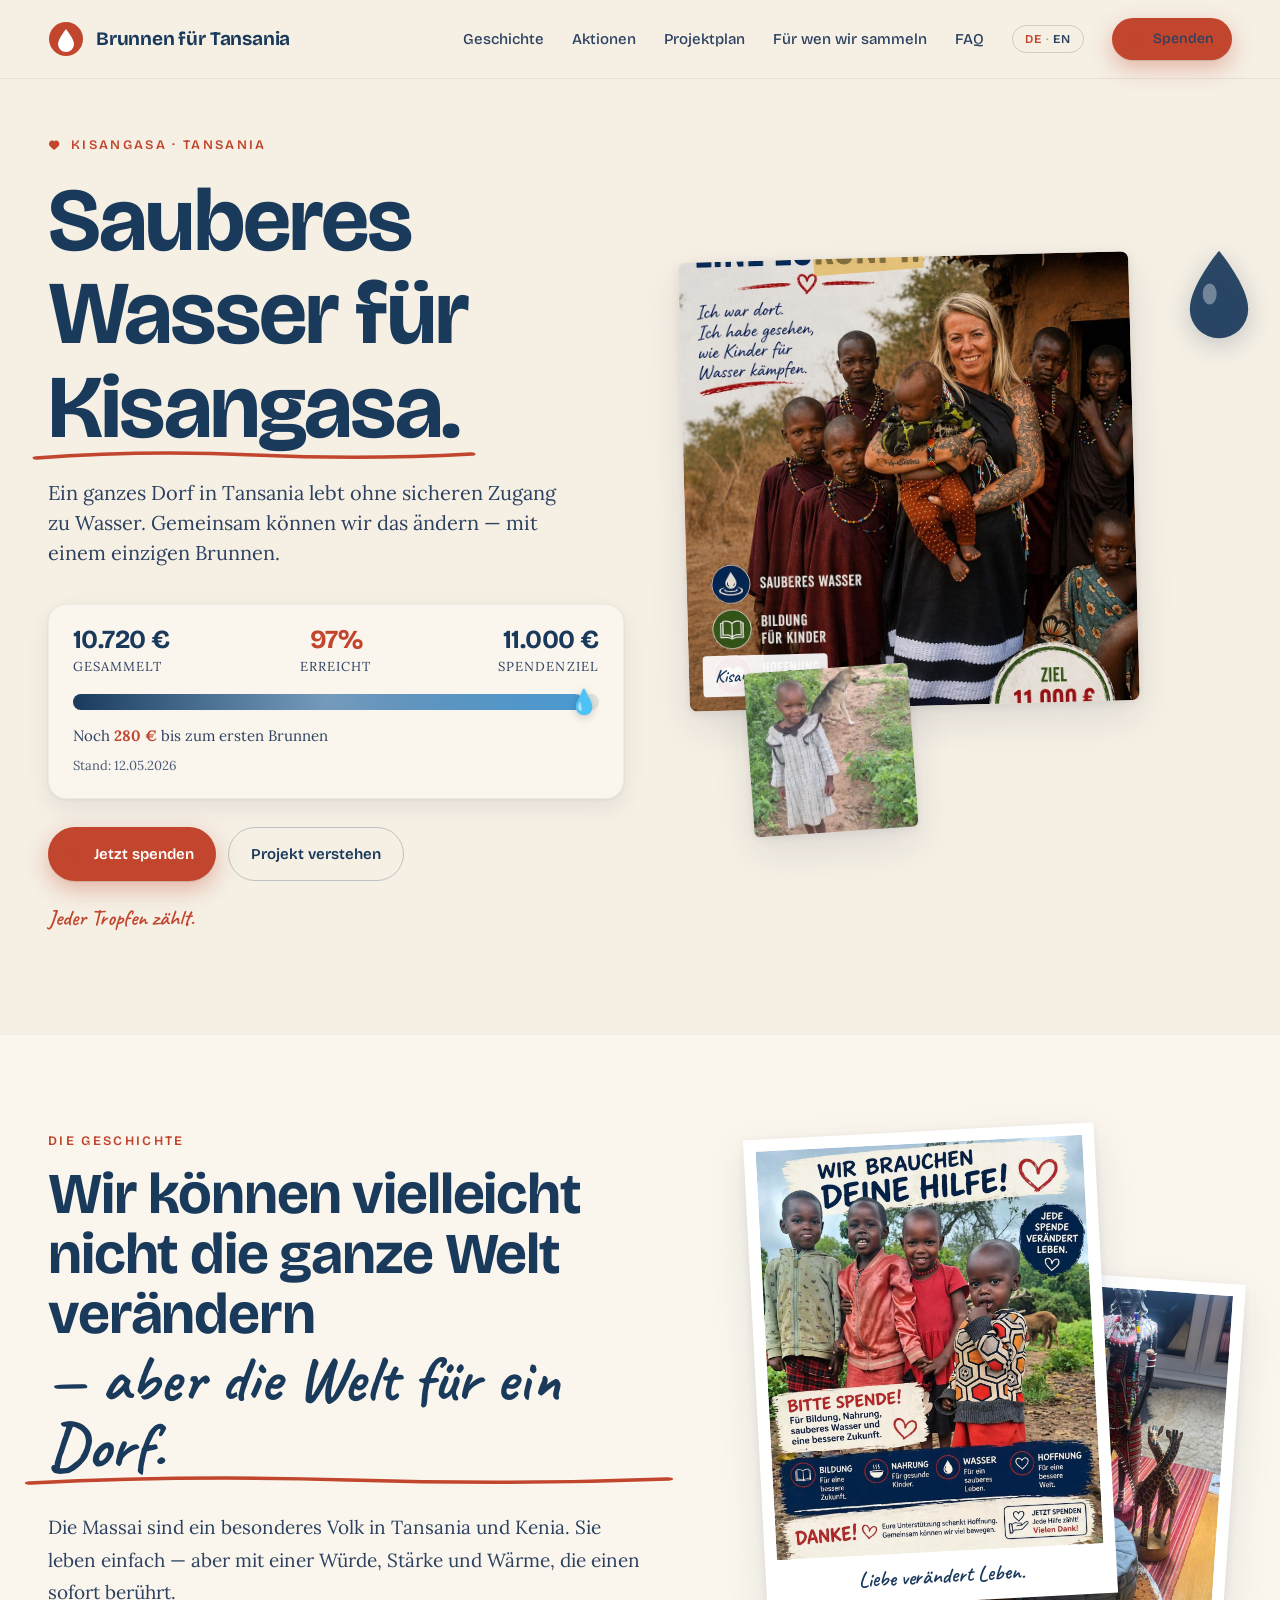
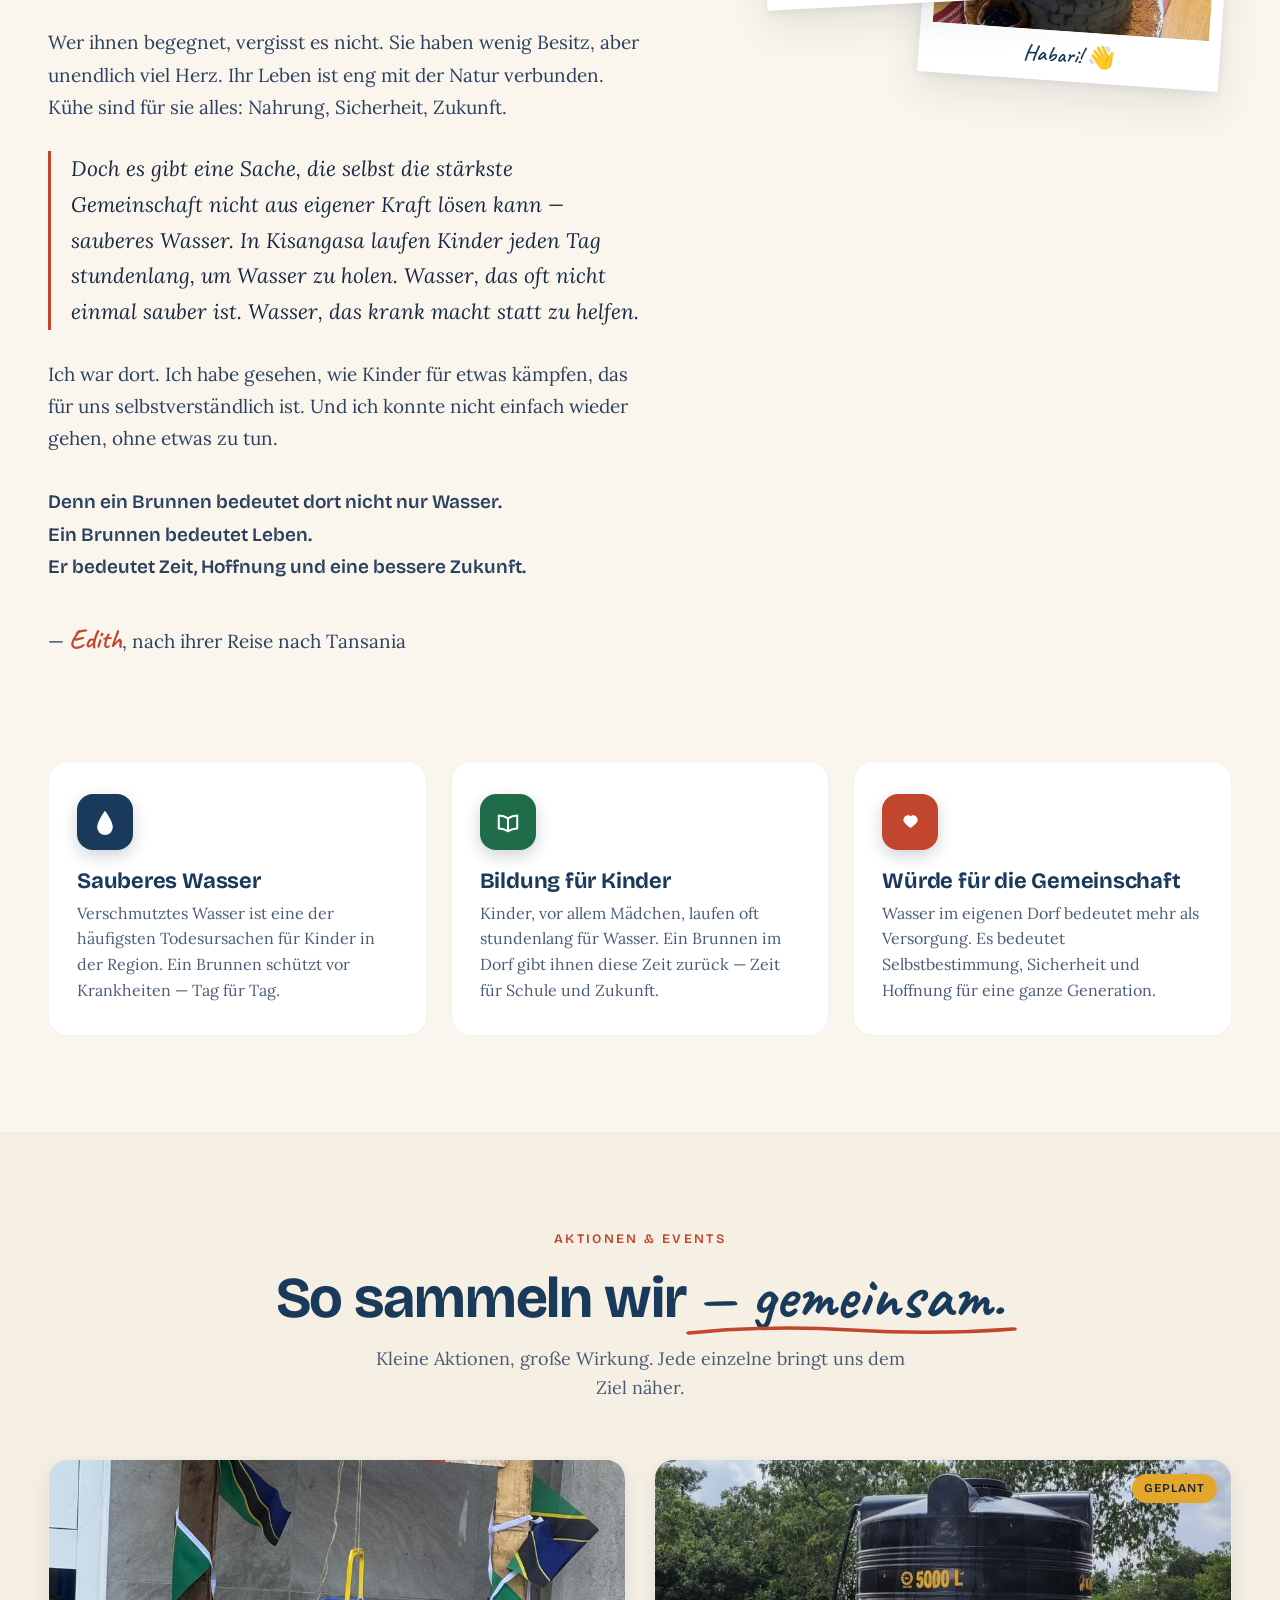
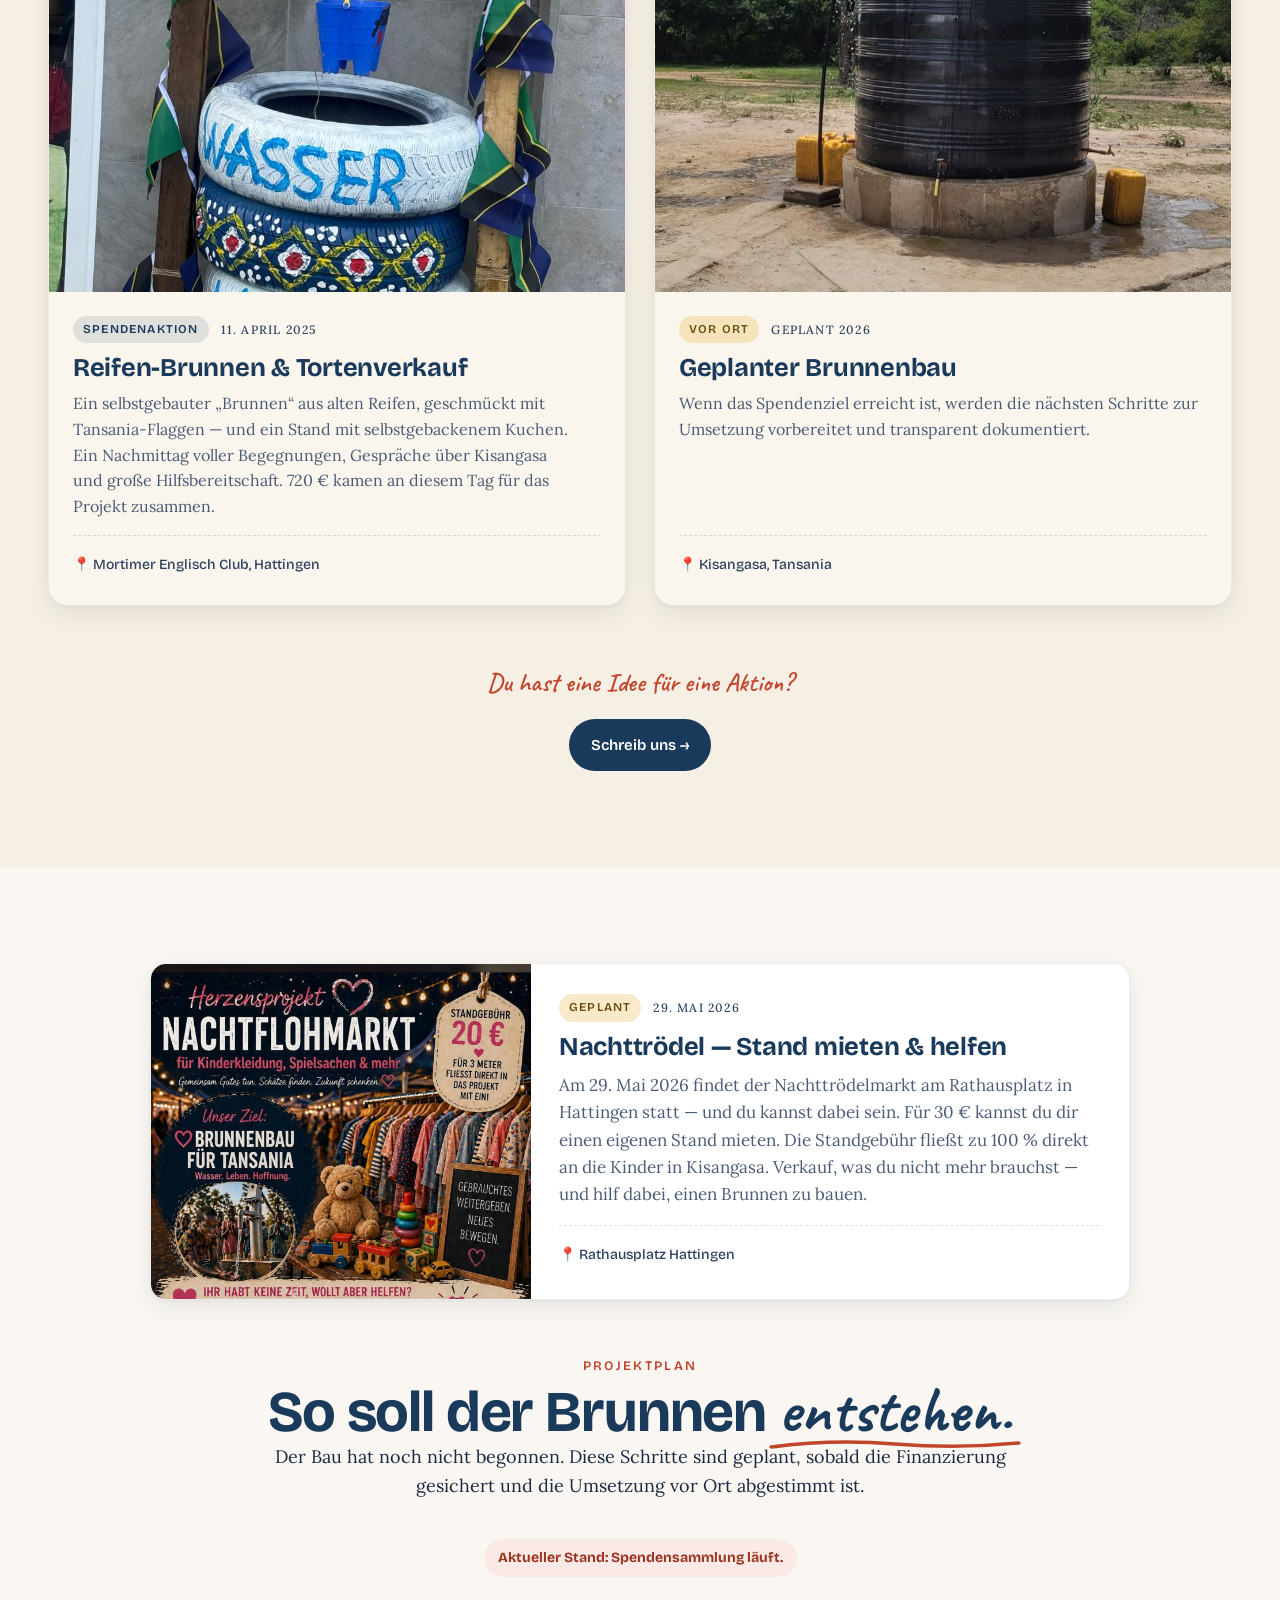
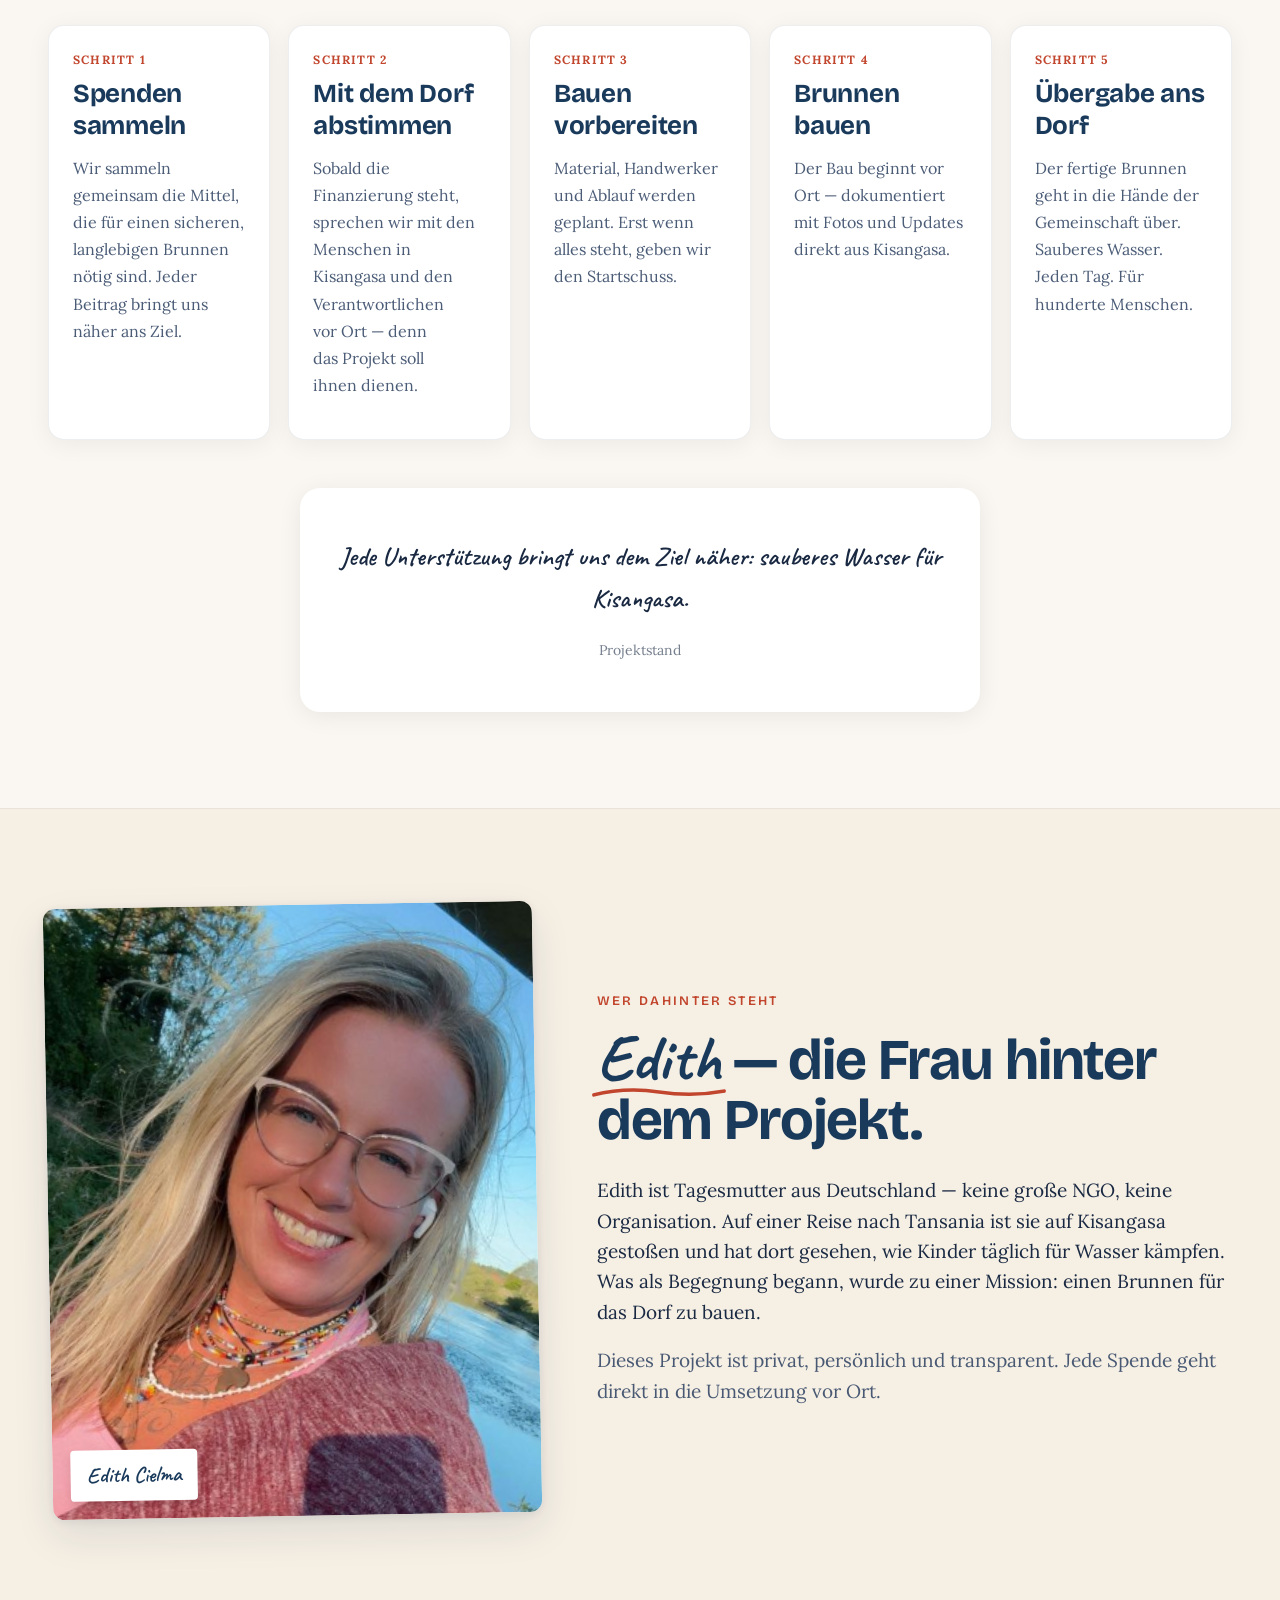
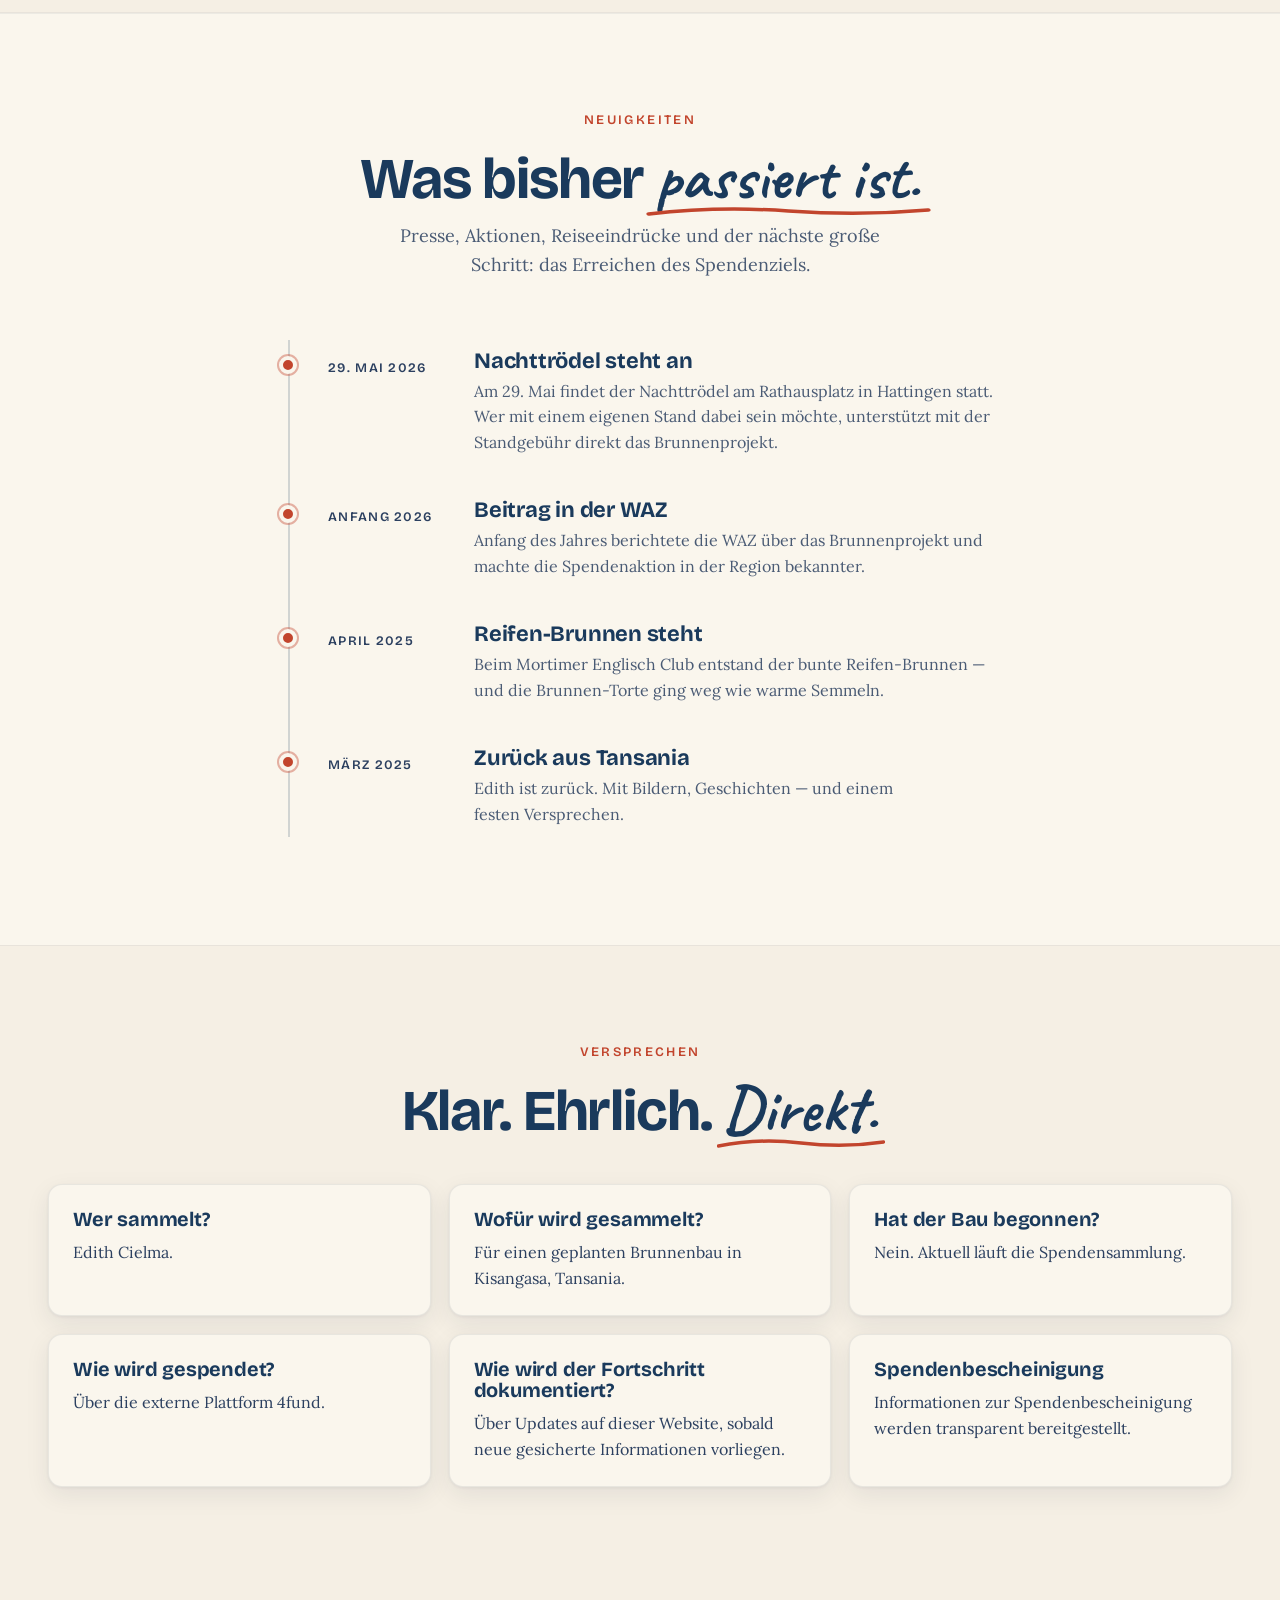
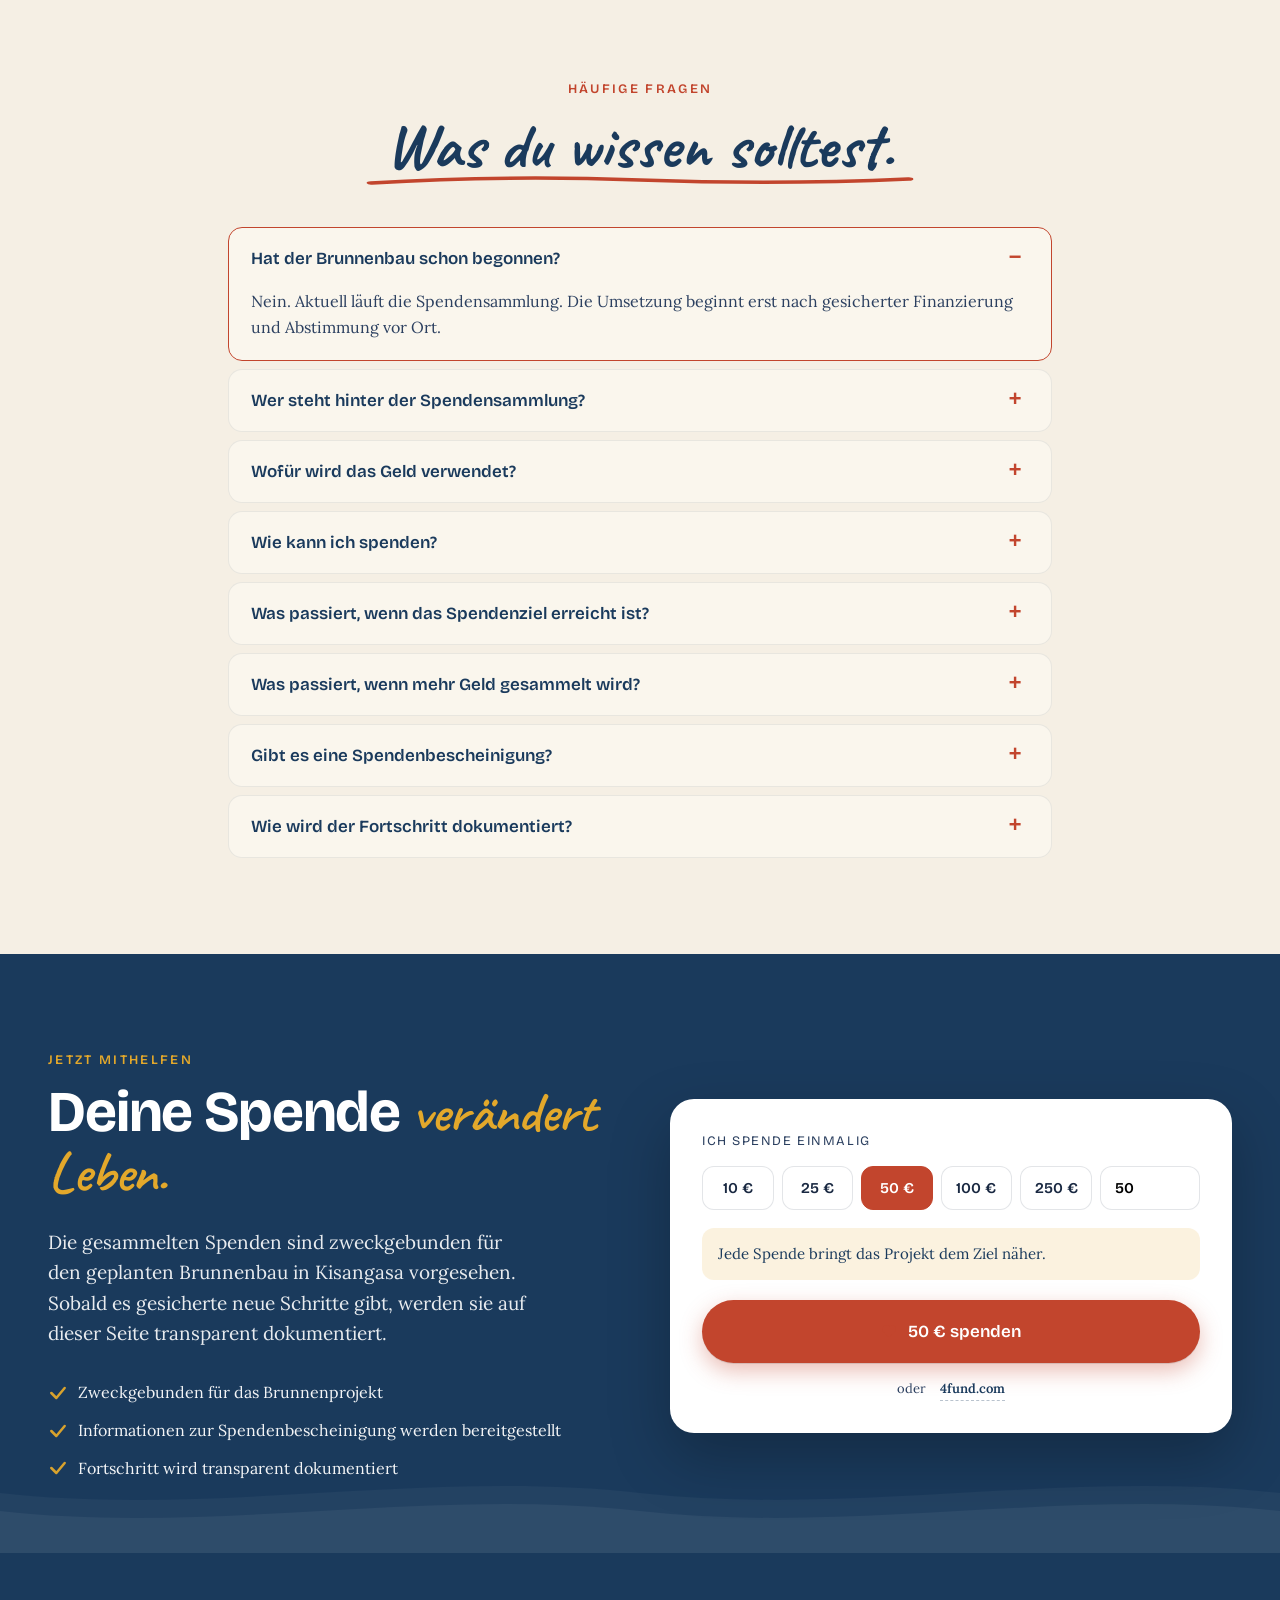
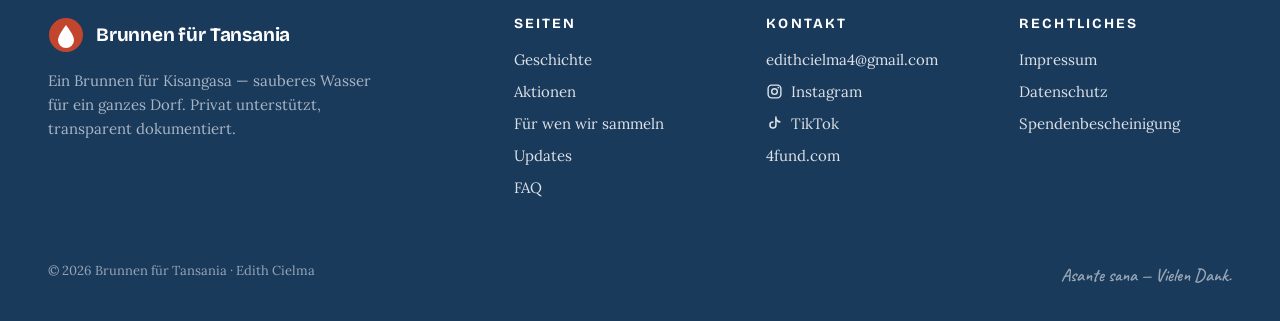
==== index.html @ 6067b768 "Remove extra space in donation updated div" ====
<!DOCTYPE html>
<html lang="de">
<head>
  <meta charset="UTF-8"/>
  <meta name="viewport" content="width=device-width, initial-scale=1.0"/>
  <title>Brunnen für Tansania – Sauberes Wasser für Kisangasa</title>
  <meta name="description" content="Gemeinsam einen Brunnen in Kisangasa, Tansania ermöglichen. Jeder Tropfen zählt."/>

  <link rel="preconnect" href="https://fonts.googleapis.com"/>
  <link rel="preconnect" href="https://fonts.gstatic.com" crossorigin/>
  <link href="https://fonts.googleapis.com/css2?family=Bricolage+Grotesque:wght@400;500;600;700;800&family=Lora:ital,wght@0,400;0,500;0,600;1,400&family=Caveat:wght@500;600;700&display=swap" rel="stylesheet"/>

  <link rel="stylesheet" href="styles.css"/>
  <style>
    /* ── PROJEKTPLAN SECTION ── */
    .build-section { padding: 96px 0; background: var(--sand, #faf7f2); }
    .build-head { max-width: 760px; margin: 0 auto 48px; }
    .build-status {
      display: inline-flex;
      align-items: center;
      gap: 8px;
      margin-top: 20px;
      padding: 8px 14px;
      border-radius: 999px;
      background: color-mix(in oklab, var(--terracotta, #c2452d) 12%, white);
      color: var(--terracotta-deep, #9a3320);
      font-family: 'Bricolage Grotesque', sans-serif;
      font-size: 14px;
      font-weight: 700;
    }
    .build-steps {
      display: grid;
      grid-template-columns: repeat(auto-fit, minmax(220px, 1fr));
      gap: 18px;
      margin-bottom: 48px;
    }
    .build-step {
      background: white;
      border: 1px solid color-mix(in oklab, var(--ink, #1a2942) 8%, transparent);
      border-radius: 16px;
      padding: 24px;
      box-shadow: 0 4px 24px rgba(0,0,0,0.06);
    }
    .build-step-label {
      font-size: 12px;
      font-weight: 700;
      letter-spacing: .1em;
      text-transform: uppercase;
      color: var(--terracotta, #c0622f);
      margin-bottom: 8px;
    }
    .build-step-title {
      font-size: clamp(20px, 2.5vw, 26px);
      font-weight: 700;
      margin-bottom: 12px;
      line-height: 1.25;
    }
    .build-step-text { font-size: 16px; line-height: 1.7; }

    .build-quote-wrap {
      max-width: 680px;
      margin: 0 auto;
      text-align: center;
      padding: 48px 32px;
      background: white;
      border-radius: 20px;
      box-shadow: 0 4px 24px rgba(0,0,0,0.07);
    }
    .build-quote { margin: 0; }
    .build-quote .hand { font-size: clamp(20px, 2.8vw, 26px); display: block; margin-bottom: 16px; color: var(--ink, #1a1a2e); }
    .build-quote cite { font-style: normal; font-size: 14px; opacity: .6; }

    @media (max-width: 768px) {
      .build-steps { grid-template-columns: 1fr; }
    }
  </style>
</head>
<body>

  <!-- ── NAV ── -->
  <header class="nav">
    <div class="nav-inner">
      <a href="#hero" class="brand">
        <svg class="brand-mark" width="36" height="36" viewBox="0 0 36 36" aria-hidden="true">
          <circle cx="18" cy="18" r="17" fill="var(--terracotta)"/>
          <path d="M18 8 C 18 8, 10 18, 10 23 A 8 8 0 0 0 26 23 C 26 18, 18 8, 18 8 Z" fill="white"/>
        </svg>
        <span>Brunnen für Tansania</span>
      </a>
      <nav class="nav-links">
        <a href="#geschichte" data-i18n="nav.story">Geschichte</a>
        <a href="#events" data-i18n="nav.events">Aktionen</a>
        <a href="#brunnenbau" data-i18n="nav.build">Projektplan</a>
        <a href="fuer-wen-wir-sammeln.html" data-i18n="nav.help" data-i18n-href="nav.help.href">Für wen wir sammeln</a>
        <a href="#faq" data-i18n="nav.faq">FAQ</a>
        <button class="lang-toggle" id="lang-toggle" aria-label="Sprache wechseln">
          <span data-lang-de class="on">DE</span>
          <span class="lang-sep">·</span>
          <span data-lang-en>EN</span>
        </button>
        <a href="https://4fund.com/de/yhn7nt?utm_source=ig&utm_medium=social&utm_content=link_in_bio&fbclid=PAdGRleARkhwRleHRuA2FlbQIxMQBzcnRjBmFwcF9pZA8xMjQwMjQ1NzQyODc0MTQAAadxLTn0RMiM_cF4spRfqvKI5ZluJ6rOpw2im27KDv0Z7N9_gJL4AGkHdq9Aow_aem_ghL43DMcSc4AULmgLW4beg" target="_blank" rel="noopener noreferrer" class="btn btn-primary" style="padding:10px 18px;font-size:14px">
          <svg class="heart-svg" width="14" height="14" viewBox="0 0 24 24" fill="currentColor" aria-hidden="true"><path d="M12 21s-7.5-4.7-9.6-9.4C.8 7.5 4 3 8.4 3c2 0 3.2.9 3.6 2 .4-1.1 1.6-2 3.6-2 4.4 0 7.6 4.5 6 8.6C19.5 16.3 12 21 12 21z"/></svg>
          <span data-i18n="nav.donate">Spenden</span>
        </a>
      </nav>
    </div>
  </header>

  <!-- ── HERO ── -->
  <section id="hero" class="hero" data-screen-label="Hero">
    <div class="wrap">
      <div class="hero-grid">
        <div class="hero-text">
          <div class="eyebrow">
            <svg class="heart-svg" width="14" height="14" viewBox="0 0 24 24" fill="currentColor" aria-hidden="true"><path d="M12 21s-7.5-4.7-9.6-9.4C.8 7.5 4 3 8.4 3c2 0 3.2.9 3.6 2 .4-1.1 1.6-2 3.6-2 4.4 0 7.6 4.5 6 8.6C19.5 16.3 12 21 12 21z"/></svg>
            &nbsp;<span data-i18n="hero.location">Kisangasa · Tansania</span>
          </div>
          <h1>
            <span data-i18n="hero.title.1">Sauberes Wasser für</span><br/>
            <span class="hand-underline" data-i18n="hero.title.2">Kisangasa.</span>
          </h1>
          <p class="lede" data-i18n="hero.lede">Ein ganzes Dorf in Tansania lebt ohne sicheren Zugang zu Wasser. Gemeinsam können wir das ändern — mit einem einzigen Brunnen.</p>

          <div class="donation-card">
            <div class="donation-stats">
              <div>
                <div class="donation-stat-value" id="don-raised">10.720 €</div>
                <div class="donation-stat-label" data-i18n="hero.raised">gesammelt</div>
              </div>
              <div class="donation-stat-c">
                <div class="donation-stat-value pct" id="don-pct">77%</div>
                <div class="donation-stat-label" data-i18n="hero.percent">erreicht</div>
              </div>
              <div class="donation-stat-r">
                <div class="donation-stat-value" id="don-goal">11.000 €</div>
                <div class="donation-stat-label" data-i18n="hero.goal">Spendenziel</div>
              </div>
            </div>
            <div class="donation-bar-track">
              <div class="donation-bar-fill" id="don-bar">
                <div class="donation-bar-shine"></div>
              </div>
              <div class="donation-bar-drop" id="don-drop">💧</div>
            </div>
            <div class="donation-remaining">
              <span data-i18n="hero.remaining_pre">Noch</span>
              <strong id="don-remaining">2.480 €</strong>
              <span data-i18n="hero.remaining_post">bis zum ersten Brunnen</span>
            </div>
            <div class="donation-updated" data-i18n="hero.updated">Stand: 12.05.2026</div>
          </div>

          <div class="hero-cta-row">
            <a href="https://4fund.com/de/yhn7nt?utm_source=ig&utm_medium=social&utm_content=link_in_bio&fbclid=PAdGRleARkhwRleHRuA2FlbQIxMQBzcnRjBmFwcF9pZA8xMjQwMjQ1NzQyODc0MTQAAadxLTn0RMiM_cF4spRfqvKI5ZluJ6rOpw2im27KDv0Z7N9_gJL4AGkHdq9Aow_aem_ghL43DMcSc4AULmgLW4beg" target="_blank" rel="noopener noreferrer" class="btn btn-primary">
              <svg class="heart-svg" width="18" height="18" viewBox="0 0 24 24" fill="currentColor" aria-hidden="true"><path d="M12 21s-7.5-4.7-9.6-9.4C.8 7.5 4 3 8.4 3c2 0 3.2.9 3.6 2 .4-1.1 1.6-2 3.6-2 4.4 0 7.6 4.5 6 8.6C19.5 16.3 12 21 12 21z"/></svg>
              <span data-i18n="hero.cta.donate">Jetzt spenden</span>
            </a>
            <a href="#brunnenbau" class="btn btn-ghost" data-i18n="hero.cta.story">Projekt verstehen</a>
          </div>

          <p class="hand hero-tagline" data-i18n="hero.tagline">Jeder Tropfen zählt.</p>
        </div>

        <div class="hero-images">
          <div class="hero-img-main">
            <img src="images/image-13.jpg" alt="Eindruck aus Kisangasa" class="img-fit"/>
            <div class="hero-img-caption">
              <span class="hand" data-i18n="hero.caption">Kisangasa, 2025</span>
            </div>
          </div>
          <div class="hero-img-small hero-img-2">
            <img src="images/image-10.jpg" alt="Kind auf dem Weg durch das Dorf Kisangasa" class="img-fit"/>
          </div>
          <svg class="hero-drop" viewBox="0 0 60 80" aria-hidden="true">
            <path d="M30 5 C 30 5, 5 35, 5 55 A 25 25 0 0 0 55 55 C 55 35, 30 5, 30 5 Z" fill="var(--blue)" opacity="0.92"/>
            <ellipse cx="22" cy="42" rx="6" ry="9" fill="white" opacity="0.35"/>
          </svg>
        </div>
      </div>
    </div>
  </section>

  <!-- ── STORY ── -->
  <section id="geschichte" class="story-section" data-screen-label="Story">
    <div class="wrap">
      <div class="story-grid">
        <div class="story-text">
          <div class="eyebrow" data-i18n="story.eyebrow">Die Geschichte</div>
          <h2>
            <span data-i18n="story.title.1">Wir können vielleicht nicht die ganze Welt verändern</span>
            <span class="hand-underline" data-i18n="story.title.2">— aber die Welt für ein Dorf.</span>
          </h2>

          <div class="story-prose">
            <p data-i18n="story.p1">Die Massai sind ein besonderes Volk in Tansania und Kenia. Sie leben einfach — aber mit einer Würde, Stärke und Wärme, die einen sofort berührt.</p>
            <p data-i18n="story.p2">Wer ihnen begegnet, vergisst es nicht. Sie haben wenig Besitz, aber unendlich viel Herz. Ihr Leben ist eng mit der Natur verbunden. Kühe sind für sie alles: Nahrung, Sicherheit, Zukunft.</p>
            <p class="story-highlight" data-i18n="story.p3">Doch es gibt eine Sache, die selbst die stärkste Gemeinschaft nicht aus eigener Kraft lösen kann — sauberes Wasser. In Kisangasa laufen Kinder jeden Tag stundenlang, um Wasser zu holen. Wasser, das oft nicht einmal sauber ist. Wasser, das krank macht statt zu helfen.</p>
            <p data-i18n="story.p4">Ich war dort. Ich habe gesehen, wie Kinder für etwas kämpfen, das für uns selbstverständlich ist. Und ich konnte nicht einfach wieder gehen, ohne etwas zu tun.</p>
            <p class="story-quote">
              <span data-i18n="story.quote.1">Denn ein Brunnen bedeutet dort nicht nur Wasser.</span><br/>
              <span data-i18n="story.quote.2">Ein Brunnen bedeutet Leben.</span><br/>
              <span data-i18n="story.quote.3">Er bedeutet Zeit, Hoffnung und eine bessere Zukunft.</span>
            </p>
            <p class="story-signature">
              — <span class="hand">Edith</span>, <span data-i18n="story.signature">nach ihrer Reise nach Tansania</span>
            </p>
          </div>
        </div>

        <div class="story-images">
          <div class="story-img-stack">
            <figure class="polaroid polaroid-1">
              <button class="image-zoom-trigger" type="button" data-lightbox-src="images/image-14.jpg" data-lightbox-alt="Eindruck aus Kisangasa" aria-label="Bild aus Kisangasa vergrößern">
                <img src="images/image-14.jpg" alt="Eindruck aus Kisangasa" class="img-fit" loading="lazy"/>
                <span class="image-zoom-cue" aria-hidden="true">+</span>
              </button>
              <figcaption class="hand" data-i18n="story.cap.1">Liebe verändert Leben.</figcaption>
            </figure>
            <figure class="polaroid polaroid-2">
              <button class="image-zoom-trigger" type="button" data-lightbox-src="images/image-6.jpg" data-lightbox-alt="Edith hält ein Kind in den Armen" aria-label="Bild von Edith vergrößern">
                <img src="images/image-6.jpg" alt="Edith hält ein Kind in den Armen" class="img-fit" loading="lazy"/>
                <span class="image-zoom-cue" aria-hidden="true">+</span>
              </button>
              <figcaption class="hand" data-i18n="story.cap.2">Habari! 👋</figcaption>
            </figure>
          </div>
        </div>
      </div>

      <div class="value-grid">
        <div class="value-card">
          <div class="value-icon" style="background:var(--blue)">
            <svg width="22" height="26" viewBox="0 0 24 30" fill="white" aria-hidden="true"><path d="M12 2 C 12 2, 3 14, 3 21 A 9 9 0 0 0 21 21 C 21 14, 12 2, 12 2 Z"/></svg>
          </div>
          <h3 data-i18n="value.water.title">Sauberes Wasser</h3>
          <p class="muted" data-i18n="value.water.text">Verschmutztes Wasser ist eine der häufigsten Todesursachen für Kinder in der Region. Ein Brunnen schützt vor Krankheiten — Tag für Tag.</p>
        </div>
        <div class="value-card">
          <div class="value-icon" style="background:var(--green)">
            <svg width="24" height="22" viewBox="0 0 26 22" fill="none" stroke="white" stroke-width="2.2" stroke-linecap="round" stroke-linejoin="round" aria-hidden="true"><path d="M3 4 C 7 4, 10 5, 13 7 C 16 5, 19 4, 23 4 L 23 18 C 19 18, 16 19, 13 21 C 10 19, 7 18, 3 18 Z"/><path d="M13 7 L 13 21"/></svg>
          </div>
          <h3 data-i18n="value.school.title">Bildung für Kinder</h3>
          <p class="muted" data-i18n="value.school.text">Kinder, vor allem Mädchen, laufen oft stundenlang für Wasser. Ein Brunnen im Dorf gibt ihnen diese Zeit zurück — Zeit für Schule und Zukunft.</p>
        </div>
        <div class="value-card">
          <div class="value-icon" style="background:var(--terracotta)">
            <svg class="heart-svg" width="26" height="26" viewBox="0 0 24 24" fill="white" aria-hidden="true"><path d="M12 21s-7.5-4.7-9.6-9.4C.8 7.5 4 3 8.4 3c2 0 3.2.9 3.6 2 .4-1.1 1.6-2 3.6-2 4.4 0 7.6 4.5 6 8.6C19.5 16.3 12 21 12 21z"/></svg>
          </div>
          <h3 data-i18n="value.hope.title">Würde für die Gemeinschaft</h3>
          <p class="muted" data-i18n="value.hope.text">Wasser im eigenen Dorf bedeutet mehr als Versorgung. Es bedeutet Selbstbestimmung, Sicherheit und Hoffnung für eine ganze Generation.</p>
        </div>
      </div>
    </div>
  </section>

  <!-- ── EVENTS ── -->
  <section id="events" data-screen-label="Events">
    <div class="wrap">
      <div class="center events-head">
        <div class="eyebrow" data-i18n="events.eyebrow">Aktionen & Events</div>
        <h2>
          <span data-i18n="events.title.1">So sammeln wir</span>
          <span class="hand-underline" data-i18n="events.title.2">— gemeinsam.</span>
        </h2>
        <p class="muted" data-i18n="events.lede">Kleine Aktionen, große Wirkung. Jede einzelne bringt uns dem Ziel näher.</p>
      </div>

      <div class="events-grid">
        <article class="event-card event-card-blue">
          <div class="event-img-wrap">
            <button class="image-zoom-trigger" type="button" data-lightbox-src="images/image-24.jpeg" data-lightbox-alt="Brunnen aus Reifen – Kreativstand des Mortimer Englisch Clubs" aria-label="Bild Reifen-Brunnen vergrößern">
              <img src="images/image-24.jpeg" alt="Brunnen aus Reifen – Kreativstand des Mortimer Englisch Clubs" class="img-fit" loading="lazy"/>
              <span class="image-zoom-cue" aria-hidden="true">+</span>
            </button>
          </div>
          <div class="event-body">
            <div class="event-meta">
              <span class="event-tag" data-i18n="event.1.tag">Spendenaktion</span>
              <span class="event-date" data-i18n="event.1.date">11. April 2025</span>
            </div>
            <h3 data-i18n="event.1.title">Reifen-Brunnen & Tortenverkauf</h3>
            <p class="muted" data-i18n="event.1.text">Ein selbstgebauter „Brunnen“ aus alten Reifen, geschmückt mit Tansania-Flaggen — und ein Stand mit selbstgebackenem Kuchen. Ein Nachmittag voller Begegnungen, Gespräche über Kisangasa und große Hilfsbereitschaft. 720 € kamen an diesem Tag für das Projekt zusammen.</p>
            <div class="event-stat">
              <span class="event-where">📍 <span data-i18n="event.1.where">Mortimer Englisch Club, Hattingen</span></span>
            </div>
          </div>
        </article>

        <article class="event-card event-card-gold">
          <div class="event-img-wrap">
            <button class="image-zoom-trigger" type="button" data-lightbox-src="images/image-25.jpeg" data-lightbox-alt="Geplante Brunnenaktion in Kisangasa" aria-label="Bild geplanter Brunnenbau vergrößern">
              <img src="images/image-25.jpeg" alt="Geplante Brunnenaktion in Kisangasa" class="img-fit" loading="lazy"/>
              <span class="image-zoom-cue" aria-hidden="true">+</span>
            </button>
            <div class="event-upcoming" data-i18n-upcoming>Geplant</div>
          </div>
          <div class="event-body">
            <div class="event-meta">
              <span class="event-tag" data-i18n="event.3.tag">Vor Ort</span>
              <span class="event-date" data-i18n="event.3.date">Geplant 2026</span>
            </div>
            <h3 data-i18n="event.3.title">Geplanter Brunnenbau</h3>
            <p class="muted" data-i18n="event.3.text">Wenn das Spendenziel erreicht ist, werden die nächsten Schritte zur Umsetzung vorbereitet und transparent dokumentiert.</p>
            <div class="event-stat">
              <span class="event-where">📍 <span data-i18n="event.3.where">Kisangasa, Tansania</span></span>
            </div>
          </div>
        </article>
      </div>

      <div class="center events-foot">
        <p class="hand" data-i18n="events.idea">Du hast eine Idee für eine Aktion?</p>
        <a href="kontakt.html" class="btn btn-blue" data-i18n="events.contact">Schreib uns →</a>
      </div>
    </div>
  </section>

  <!-- ── PROJEKTPLAN ── -->
  <section id="brunnenbau" class="build-section" data-screen-label="Build">
    <div class="wrap">
      <div class="planned-action">
        <div class="planned-action-media">
          <button class="image-zoom-trigger" type="button" data-lightbox-src="images/image-16.jpg" data-lightbox-alt="Nachttrödel zugunsten des Brunnenprojekts" aria-label="Bild Nachttrödel vergrößern">
            <img src="images/image-16.jpg" alt="Nachttrödel zugunsten des Brunnenprojekts" class="img-fit" loading="lazy"/>
            <span class="image-zoom-cue" aria-hidden="true">+</span>
          </button>
        </div>
        <div class="planned-action-body">
          <div class="event-meta">
            <span class="event-tag" data-i18n="event.2.tag">Geplant</span>
            <span class="event-date" data-i18n="event.2.date">29. Mai 2026</span>
          </div>
          <h3 data-i18n="event.2.title">Nachttrödel — Stand mieten & helfen</h3>
          <p class="muted" data-i18n="event.2.text">Am 29. Mai 2026 findet der Nachttrödelmarkt am Rathausplatz in Hattingen statt — und du kannst dabei sein. Für 30 € kannst du dir einen eigenen Stand mieten. Die Standgebühr fließt zu 100 % direkt an die Kinder in Kisangasa. Verkauf, was du nicht mehr brauchst — und hilf dabei, einen Brunnen zu bauen.</p>
          <div class="event-stat">
            <span class="event-where">📍 <span data-i18n="event.2.where">Rathausplatz Hattingen</span></span>
          </div>
        </div>
      </div>

      <div class="center build-head">
        <div class="eyebrow" data-i18n="build.eyebrow">Projektplan</div>
        <h2>
          <span data-i18n="build.title.1">So soll der Brunnen</span>
          <span class="hand-underline" data-i18n="build.title.2">entstehen.</span>
        </h2>
        <p class="lede" data-i18n="build.lede">Der Bau hat noch nicht begonnen. Diese Schritte sind geplant, sobald die Finanzierung gesichert und die Umsetzung vor Ort abgestimmt ist.</p>
        <div class="build-status" data-i18n="build.status">Aktueller Stand: Spendensammlung läuft.</div>
      </div>

      <div class="build-steps" id="build-steps"></div>

      <div class="build-quote-wrap">
        <blockquote class="build-quote">
          <span class="hand" data-i18n="build.quote">Jede Unterstützung bringt uns dem Ziel näher: sauberes Wasser für Kisangasa.</span>
          <cite data-i18n="build.quote.sig">Projektstand</cite>
        </blockquote>
      </div>
    </div>
  </section>

  <!-- ── ÜBER EDITH ── -->
  <section id="ueber" class="about-section" data-screen-label="About Edith">
    <div class="wrap">
      <div class="about-grid">
        <div class="about-img-wrap">
          <img src="images/image-27.png" alt="Porträt von Edith" class="img-fit" loading="lazy"/>
          <div class="about-img-tag hand" data-i18n="about.tag">Edith Cielma</div>
        </div>
        <div class="about-text">
          <div class="eyebrow" data-i18n="about.eyebrow">WER DAHINTER STEHT</div>
          <h2>
            <span class="hand-underline" data-i18n="about.title.1">Edith</span>
            <span data-i18n="about.title.2">— die Frau hinter dem Projekt.</span>
          </h2>
          <p data-i18n="about.p1">Edith ist Tagesmutter aus Deutschland — keine große NGO, keine Organisation. Auf einer Reise nach Tansania ist sie auf Kisangasa gestoßen und hat dort gesehen, wie Kinder täglich für Wasser kämpfen. Was als Begegnung begann, wurde zu einer Mission: einen Brunnen für das Dorf zu bauen.</p>
          <p class="muted" data-i18n="about.p2">Dieses Projekt ist privat, persönlich und transparent. Jede Spende geht direkt in die Umsetzung vor Ort.</p>
        </div>
      </div>
    </div>
  </section>

  <!-- ── UPDATES ── -->
  <section id="updates" class="updates-section" data-screen-label="Updates">
    <div class="wrap">
      <div class="center updates-head">
        <div class="eyebrow" data-i18n="updates.eyebrow">Neuigkeiten</div>
        <h2>
          <span data-i18n="updates.title.1">Was bisher</span>
          <span class="hand-underline" data-i18n="updates.title.2">passiert ist.</span>
        </h2>
        <p class="muted" data-i18n="updates.lede">Presse, Aktionen, Reiseeindrücke und der nächste große Schritt: das Erreichen des Spendenziels.</p>
      </div>

      <div class="updates-list">
        <div class="update-row">
          <div class="update-dot"></div>
          <div class="update-date" data-i18n="update.1.date">29. Mai 2026</div>
          <div class="update-body">
            <h3 data-i18n="update.1.title">Nachttrödel steht an</h3>
            <p class="muted" data-i18n="update.1.text">Am 29. Mai findet der Nachttrödel am Rathausplatz in Hattingen statt. Wer mit einem eigenen Stand dabei sein möchte, unterstützt mit der Standgebühr direkt das Brunnenprojekt.</p>
          </div>
        </div>
        <div class="update-row">
          <div class="update-dot"></div>
          <div class="update-date" data-i18n="update.4.date">Anfang 2026</div>
          <div class="update-body">
            <h3 data-i18n="update.4.title">Beitrag in der WAZ</h3>
            <p class="muted" data-i18n="update.4.text">Anfang des Jahres berichtete die WAZ über das Brunnenprojekt und machte die Spendenaktion in der Region bekannter.</p>
          </div>
        </div>
        <div class="update-row">
          <div class="update-dot"></div>
          <div class="update-date" data-i18n="update.2.date">April 2025</div>
          <div class="update-body">
            <h3 data-i18n="update.2.title">Reifen-Brunnen steht</h3>
            <p class="muted" data-i18n="update.2.text">Beim Mortimer Englisch Club entstand der bunte Reifen-Brunnen — und die Brunnen-Torte ging weg wie warme Semmeln.</p>
          </div>
        </div>
        <div class="update-row">
          <div class="update-dot"></div>
          <div class="update-date" data-i18n="update.3.date">März 2025</div>
          <div class="update-body">
            <h3 data-i18n="update.3.title">Zurück aus Tansania</h3>
            <p class="muted" data-i18n="update.3.text">Edith ist zurück. Mit Bildern, Geschichten — und einem festen Versprechen.</p>
          </div>
        </div>
      </div>
    </div>
  </section>

  <!-- ── TRANSPARENZ ── -->
  <section id="transparenz" class="transparency-section" data-screen-label="Transparency">
    <div class="wrap">
      <div class="center transparency-head">
        <div class="eyebrow" data-i18n="transparency.eyebrow">Versprechen</div>
        <h2><span data-i18n="transparency.title.1">Klar. Ehrlich.</span> <span class="hand-underline" data-i18n="transparency.title.2">Direkt.</span></h2>
      </div>
      <div class="transparency-grid">
        <div class="transparency-card">
          <h3 data-i18n="transparency.q1">Wer sammelt?</h3>
          <p data-i18n="transparency.a1">Edith Cielma.</p>
        </div>
        <div class="transparency-card">
          <h3 data-i18n="transparency.q2">Wofür wird gesammelt?</h3>
          <p data-i18n="transparency.a2">Für einen geplanten Brunnenbau in Kisangasa, Tansania.</p>
        </div>
        <div class="transparency-card">
          <h3 data-i18n="transparency.q3">Hat der Bau begonnen?</h3>
          <p data-i18n="transparency.a3">Nein. Aktuell läuft die Spendensammlung.</p>
        </div>
        <div class="transparency-card">
          <h3 data-i18n="transparency.q4">Wie wird gespendet?</h3>
          <p data-i18n="transparency.a4">Über die externe Plattform 4fund.</p>
        </div>
        <div class="transparency-card">
          <h3 data-i18n="transparency.q5">Wie wird der Fortschritt dokumentiert?</h3>
          <p data-i18n="transparency.a5">Über Updates auf dieser Website, sobald neue gesicherte Informationen vorliegen.</p>
        </div>
        <div class="transparency-card">
          <h3 data-i18n="transparency.q6">Spendenbescheinigung</h3>
          <p data-i18n="transparency.a6">Informationen zur Spendenbescheinigung werden transparent bereitgestellt.</p>
        </div>
      </div>
    </div>
  </section>

  <!-- ── FAQ ── -->
  <section id="faq" data-screen-label="FAQ">
    <div class="wrap-narrow">
      <div class="center faq-head">
        <div class="eyebrow" data-i18n="faq.eyebrow">Häufige Fragen</div>
        <h2><span class="hand-underline" data-i18n="faq.title">Was du wissen solltest.</span></h2>
      </div>
      <div class="faq-list" id="faq-list"></div>
    </div>
  </section>

  <!-- ── DONATE CTA ── -->
  <section id="spenden" class="cta-section" data-screen-label="Donate">
    <svg class="cta-waves" viewBox="0 0 1440 200" preserveAspectRatio="none" aria-hidden="true">
      <path d="M0,100 C240,140 480,60 720,100 C960,140 1200,60 1440,100 L1440,200 L0,200 Z" fill="rgba(255,255,255,0.04)"/>
      <path d="M0,130 C240,170 480,90 720,130 C960,170 1200,90 1440,130 L1440,200 L0,200 Z" fill="rgba(255,255,255,0.05)"/>
    </svg>

    <div class="wrap">
      <div class="cta-grid">
        <div>
          <div class="eyebrow" data-i18n="cta.eyebrow">Jetzt mithelfen</div>
          <h2>
            <span data-i18n="cta.title.1">Deine Spende</span>
            <span class="hand cta-title-em" data-i18n="cta.title.2">verändert Leben.</span>
          </h2>
          <p class="lede" data-i18n="cta.lede">Die gesammelten Spenden sind zweckgebunden für den geplanten Brunnenbau in Kisangasa vorgesehen. Sobald es gesicherte neue Schritte gibt, werden sie auf dieser Seite transparent dokumentiert.</p>

          <div class="trust-list">
            <div class="trust-item">
              <svg width="20" height="20" viewBox="0 0 24 24" fill="none" stroke="var(--gold)" stroke-width="3" stroke-linecap="round" stroke-linejoin="round" aria-hidden="true"><polyline points="4 12 10 18 20 6"/></svg>
              <span data-i18n="cta.trust.1">Zweckgebunden für das Brunnenprojekt</span>
            </div>
            <div class="trust-item">
              <svg width="20" height="20" viewBox="0 0 24 24" fill="none" stroke="var(--gold)" stroke-width="3" stroke-linecap="round" stroke-linejoin="round" aria-hidden="true"><polyline points="4 12 10 18 20 6"/></svg>
              <span data-i18n="cta.trust.2">Informationen zur Spendenbescheinigung werden bereitgestellt</span>
            </div>
            <div class="trust-item">
              <svg width="20" height="20" viewBox="0 0 24 24" fill="none" stroke="var(--gold)" stroke-width="3" stroke-linecap="round" stroke-linejoin="round" aria-hidden="true"><polyline points="4 12 10 18 20 6"/></svg>
              <span data-i18n="cta.trust.3">Persönlich vor Ort begleitet</span>
            </div>
          </div>
        </div>

        <div class="donate-form">
          <div class="donate-form-label" data-i18n="cta.form.label">Ich spende einmalig</div>
          <div class="donate-presets" id="donate-presets">
            <button class="donate-preset" data-amount="10">10 €</button>
            <button class="donate-preset" data-amount="25">25 €</button>
            <button class="donate-preset active" data-amount="50">50 €</button>
            <button class="donate-preset" data-amount="100">100 €</button>
            <button class="donate-preset" data-amount="250">250 €</button>
            <input type="number" id="donate-custom" class="donate-custom" value="50" min="1" aria-label="€"/>
          </div>
          <div class="donate-impact">
            <span data-i18n="cta.impact.pre">Jede Spende bringt das Projekt dem Ziel näher.</span>
          </div>
          <a id="donate-submit" href="https://4fund.com/de/yhn7nt?utm_source=ig&utm_medium=social&utm_content=link_in_bio&fbclid=PAdGRleARkhwRleHRuA2FlbQIxMQBzcnRjBmFwcF9pZA8xMjQwMjQ1NzQyODc0MTQAAadxLTn0RMiM_cF4spRfqvKI5ZluJ6rOpw2im27KDv0Z7N9_gJL4AGkHdq9Aow_aem_ghL43DMcSc4AULmgLW4beg" target="_blank" rel="noopener noreferrer" class="btn btn-primary donate-submit">
            <svg class="heart-svg" width="18" height="18" viewBox="0 0 24 24" fill="currentColor" aria-hidden="true"><path d="M12 21s-7.5-4.7-9.6-9.4C.8 7.5 4 3 8.4 3c2 0 3.2.9 3.6 2 .4-1.1 1.6-2 3.6-2 4.4 0 7.6 4.5 6 8.6C19.5 16.3 12 21 12 21z"/></svg>
            <span><span id="donate-btn-amount">50</span> € <span data-i18n="cta.submit">spenden</span></span>
          </a>
          <div class="donate-methods">
            <span data-i18n="cta.or">oder</span>
            <a href="https://4fund.com/de/yhn7nt?utm_source=ig&utm_medium=social&utm_content=link_in_bio&fbclid=PAdGRleARkhwRleHRuA2FlbQIxMQBzcnRjBmFwcF9pZA8xMjQwMjQ1NzQyODc0MTQAAadxLTn0RMiM_cF4spRfqvKI5ZluJ6rOpw2im27KDv0Z7N9_gJL4AGkHdq9Aow_aem_ghL43DMcSc4AULmgLW4beg" target="_blank" rel="noopener noreferrer" class="donate-method">4fund.com</a>
          </div>
        </div>
      </div>
    </div>
  </section>

  <a href="https://4fund.com/de/yhn7nt?utm_source=ig&utm_medium=social&utm_content=link_in_bio&fbclid=PAdGRleARkhwRleHRuA2FlbQIxMQBzcnRjBmFwcF9pZA8xMjQwMjQ1NzQyODc0MTQAAadxLTn0RMiM_cF4spRfqvKI5ZluJ6rOpw2im27KDv0Z7N9_gJL4AGkHdq9Aow_aem_ghL43DMcSc4AULmgLW4beg" target="_blank" rel="noopener noreferrer" class="floating-donate" id="floating-donate" data-i18n="floating.donate">Jetzt spenden →</a>

  <!-- ── FOOTER ── -->
  <footer id="kontakt" data-screen-label="Footer">
    <div class="wrap">
      <div class="footer-grid">
        <div>
          <div class="brand" style="color:white;margin-bottom:16px">
            <svg class="brand-mark" width="36" height="36" viewBox="0 0 36 36" aria-hidden="true">
              <circle cx="18" cy="18" r="17" fill="var(--terracotta)"/>
              <path d="M18 8 C 18 8, 10 18, 10 23 A 8 8 0 0 0 26 23 C 26 18, 18 8, 18 8 Z" fill="white"/>
            </svg>
            <span>Brunnen für Tansania</span>
          </div>
          <p style="max-width:380px;opacity:0.8;font-size:15px" data-i18n="footer.about">Ein Brunnen für Kisangasa — sauberes Wasser für ein ganzes Dorf. Privat unterstützt, transparent dokumentiert.</p>
        </div>
        <div>
          <h4 data-i18n="footer.pages">Seiten</h4>
          <div class="footer-col-list">
            <a href="#geschichte" data-i18n="nav.story">Geschichte</a>
            <a href="#events" data-i18n="nav.events">Aktionen</a>
            <a href="fuer-wen-wir-sammeln.html" data-i18n="nav.help" data-i18n-href="nav.help.href">Für wen wir sammeln</a>
            <a href="#updates" data-i18n="nav.updates">Updates</a>
            <a href="#faq" data-i18n="nav.faq">FAQ</a>
          </div>
        </div>
        <div>
          <h4 data-i18n="footer.contact">Kontakt</h4>
          <div class="footer-col-list">
            <a href="mailto:edithcielma4@gmail.com">edithcielma4@gmail.com</a>
            <a href="https://www.instagram.com/edithcielma/" target="_blank" rel="noopener noreferrer" class="footer-social">
              <svg viewBox="0 0 24 24" aria-hidden="true"><rect x="3" y="3" width="18" height="18" rx="5" fill="none" stroke="currentColor" stroke-width="2"/><circle cx="12" cy="12" r="4" fill="none" stroke="currentColor" stroke-width="2"/><circle cx="17.5" cy="6.5" r="1.3" fill="currentColor"/></svg>
              <span>Instagram</span>
            </a>
            <a href="https://www.tiktok.com/@moyo.wangu.tansan" target="_blank" rel="noopener noreferrer" class="footer-social">
              <svg viewBox="0 0 24 24" aria-hidden="true"><path d="M14 3v11.2a4.2 4.2 0 1 1-4.2-4.2" fill="none" stroke="currentColor" stroke-width="2.2" stroke-linecap="round" stroke-linejoin="round"/><path d="M14 5.5c1.1 2.6 3 4 5.5 4.2" fill="none" stroke="currentColor" stroke-width="2.2" stroke-linecap="round" stroke-linejoin="round"/></svg>
              <span>TikTok</span>
            </a>
            <a href="https://4fund.com/de/yhn7nt?utm_source=ig&utm_medium=social&utm_content=link_in_bio&fbclid=PAdGRleARkhwRleHRuA2FlbQIxMQBzcnRjBmFwcF9pZA8xMjQwMjQ1NzQyODc0MTQAAadxLTn0RMiM_cF4spRfqvKI5ZluJ6rOpw2im27KDv0Z7N9_gJL4AGkHdq9Aow_aem_ghL43DMcSc4AULmgLW4beg" target="_blank" rel="noopener noreferrer">4fund.com</a>
          </div>
        </div>
        <div>
          <h4 data-i18n="footer.legal">Rechtliches</h4>
          <div class="footer-col-list">
            <a href="impressum.html" data-i18n="footer.imprint">Impressum</a>
            <a href="datenschutz.html" data-i18n="footer.privacy">Datenschutz</a>
            <a href="spendenbescheinigung.html" data-i18n="footer.receipt">Spendenbescheinigung</a>
          </div>
        </div>
      </div>
      <hr class="divider footer-divider"/>
      <div class="footer-bottom">
        <span>© 2026 Brunnen für Tansania · Edith Cielma</span>
        <span class="hand" data-i18n="footer.thanks">Asante sana — Vielen Dank.</span>
      </div>
    </div>
  </footer>

  <script src="script.js"></script>
</body>
</html>
---- styles.css ----
/* ─────────────────────────────────────────────
   BRUNNEN FÜR TANSANIA — Spendenseite Kisangasa
   Warm, handgemacht, emotional
   ───────────────────────────────────────────── */

:root {
  --paper: #f5efe4;
  --paper-2: #ede4d3;
  --ink: #1a2942;
  --ink-soft: #2c4060;
  --blue: #1a3a5c;
  --blue-deep: #102845;
  --terracotta: #c2452d;
  --terracotta-deep: #9a3320;
  --gold: #e3a82b;
  --green: #1f6b4a;
  --bone: #faf6ed;

  --shadow-soft: 0 1px 3px rgba(26,41,66,.06), 0 8px 24px rgba(26,41,66,.08);
  --shadow-card: 0 2px 8px rgba(26,41,66,.08), 0 16px 40px rgba(26,41,66,.10);
}

* { box-sizing: border-box; }

html, body {
  margin: 0;
  padding: 0;
  background: var(--paper);
  color: var(--ink);
  font-family: 'Lora', Georgia, serif;
  font-size: 18px;
  line-height: 1.6;
  -webkit-font-smoothing: antialiased;
}

/* ── Type ── */

.display, h1, h2, h3, h4 {
  font-family: 'Bricolage Grotesque', 'Inter', system-ui, sans-serif;
  font-weight: 700;
  letter-spacing: -0.02em;
  line-height: 1.04;
  color: var(--blue);
  margin: 0;
}

h1 { font-size: clamp(48px, 7vw, 96px); }
h2 { font-size: clamp(34px, 4.5vw, 58px); }
h3 { font-size: clamp(22px, 2vw, 28px); letter-spacing: -0.01em; }

.hand {
  font-family: 'Caveat', cursive;
  font-weight: 600;
}

.eyebrow {
  font-family: 'Bricolage Grotesque', sans-serif;
  text-transform: uppercase;
  letter-spacing: 0.18em;
  font-size: 13px;
  font-weight: 600;
  color: var(--terracotta);
}

p { margin: 0 0 1em 0; text-wrap: pretty; }
a { color: inherit; }

/* ── Layout ── */

.wrap {
  max-width: 1240px;
  margin: 0 auto;
  padding: 0 28px;
}
.wrap-narrow {
  max-width: 880px;
  margin: 0 auto;
  padding: 0 28px;
}
section {
  padding: 96px 0;
  position: relative;
}
@media (max-width: 760px) {
  section { padding: 64px 0; }
  .wrap, .wrap-narrow { padding: 0 20px; }
}

/* ── Navigation ── */

.nav {
  position: sticky;
  top: 0;
  z-index: 50;
  background: color-mix(in oklab, var(--paper) 85%, transparent);
  backdrop-filter: blur(12px);
  -webkit-backdrop-filter: blur(12px);
  border-bottom: 1px solid color-mix(in oklab, var(--ink) 8%, transparent);
}
.nav-inner {
  display: flex;
  align-items: center;
  justify-content: space-between;
  padding: 18px 28px;
  max-width: 1240px;
  margin: 0 auto;
  gap: 16px;
}
.brand {
  display: flex;
  align-items: center;
  gap: 12px;
  font-family: 'Bricolage Grotesque', sans-serif;
  font-weight: 700;
  font-size: 19px;
  letter-spacing: -0.01em;
  color: var(--blue);
  text-decoration: none;
}
.brand-mark {
  width: 36px; height: 36px;
  display: grid; place-items: center;
}
.nav-links {
  display: flex;
  gap: 28px;
  align-items: center;
}
.nav-links a {
  text-decoration: none;
  font-family: 'Bricolage Grotesque', sans-serif;
  font-weight: 500;
  font-size: 15px;
  color: var(--ink-soft);
  transition: color .2s;
}
.nav-links a:hover { color: var(--terracotta); }
@media (max-width: 760px) {
  .nav-links a:not(.btn) { display: none; }
}

.lang-toggle {
  background: transparent;
  border: 1px solid color-mix(in oklab, var(--ink) 18%, transparent);
  border-radius: 999px;
  padding: 6px 12px;
  display: inline-flex;
  gap: 4px;
  align-items: center;
  font-family: 'Bricolage Grotesque', sans-serif;
  font-size: 12px;
  font-weight: 600;
  color: var(--ink-soft);
  cursor: pointer;
  letter-spacing: 0.06em;
}
.lang-toggle .on { color: var(--terracotta); }
.lang-sep { opacity: 0.4; }

/* ── Buttons ── */

.btn {
  display: inline-flex;
  align-items: center;
  gap: 10px;
  padding: 14px 22px;
  border-radius: 999px;
  font-family: 'Bricolage Grotesque', sans-serif;
  font-weight: 600;
  font-size: 15px;
  text-decoration: none;
  border: none;
  cursor: pointer;
  transition: transform .15s ease, box-shadow .15s ease, background .2s;
}
.btn-primary {
  background: var(--terracotta);
  color: white;
  box-shadow: 0 1px 0 rgba(0,0,0,.1), 0 8px 22px rgba(194,69,45,.35);
}
.btn-primary:hover {
  transform: translateY(-1px);
  box-shadow: 0 1px 0 rgba(0,0,0,.1), 0 12px 28px rgba(194,69,45,.45);
}
.btn-ghost {
  background: transparent;
  color: var(--blue);
  border: 1.5px solid color-mix(in oklab, var(--blue) 25%, transparent);
}
.btn-ghost:hover { background: color-mix(in oklab, var(--blue) 8%, transparent); }
.btn-blue { background: var(--blue); color: white; }
.btn-blue:hover { background: var(--blue-deep); }

/* ─── Who We Help Page ─── */

.help-hero {
  padding: 96px 0 76px;
  background: var(--paper);
  border-bottom: 1px solid color-mix(in oklab, var(--ink) 7%, transparent);
}
.help-hero-inner {
  max-width: 900px;
}
.help-hero h1 {
  margin-top: 16px;
  margin-bottom: 28px;
}
.help-hero .lede {
  max-width: 760px;
  font-size: 21px;
  line-height: 1.55;
  color: var(--ink-soft);
}
.section-kicker {
  margin-bottom: 34px;
}
.section-kicker h2 {
  margin-top: 12px;
}
.help-people-section,
.help-press-section {
  background: var(--paper);
}
.help-daily-section,
.help-cta-section {
  background: var(--paper-2);
}
.people-grid {
  display: grid;
  grid-template-columns: repeat(3, 1fr);
  gap: 24px;
}
.person-card,
.daily-card,
.press-card {
  background: var(--bone);
  border: 1px solid color-mix(in oklab, var(--ink) 8%, transparent);
  border-radius: 14px;
  overflow: hidden;
  box-shadow: var(--shadow-soft);
  transition: transform .25s ease, box-shadow .25s ease;
}
.person-card:hover,
.daily-card:hover,
.press-card:hover {
  transform: translateY(-4px);
  box-shadow: var(--shadow-card);
}
.person-card img {
  display: block;
  width: 100%;
  aspect-ratio: 4 / 5;
  object-fit: cover;
  object-position: center top;
}
.person-card-body {
  padding: 22px 22px 24px;
}
.person-card h3 {
  margin-bottom: 4px;
  font-size: 26px;
}
.person-age {
  margin-bottom: 12px;
  color: var(--terracotta);
  font-family: 'Bricolage Grotesque', sans-serif;
  font-size: 13px;
  font-weight: 700;
  letter-spacing: .08em;
  text-transform: uppercase;
}
.person-card p,
.daily-card p,
.press-card p {
  margin: 0;
  color: var(--ink-soft);
  font-size: 16px;
  line-height: 1.65;
}
.daily-grid {
  display: grid;
  grid-template-columns: repeat(2, 1fr);
  gap: 26px;
}
.daily-card img {
  display: block;
  width: 100%;
  aspect-ratio: 4 / 3;
  object-fit: cover;
  object-position: center top;
}
.daily-card-body,
.press-card-body {
  padding: 24px 24px 28px;
}
.daily-card h3,
.press-card h3 {
  margin-bottom: 10px;
  font-size: 24px;
}
.press-card {
  max-width: 900px;
  margin: 0 auto;
}
.press-card .image-zoom-trigger {
  aspect-ratio: 3 / 2;
}
.press-card img {
  display: block;
  width: 100%;
  height: 100%;
  object-fit: cover;
  object-position: center top;
}
.help-cta {
  max-width: 820px;
  margin: 0 auto;
  text-align: center;
}
.help-cta h2 {
  margin-bottom: 18px;
}
.help-cta p {
  max-width: 680px;
  margin: 0 auto 28px;
  color: var(--ink-soft);
  font-size: 19px;
  line-height: 1.6;
}
@media (max-width: 960px) {
  .people-grid {
    grid-template-columns: repeat(2, 1fr);
  }
  .daily-grid {
    grid-template-columns: 1fr;
  }
}
@media (max-width: 640px) {
  .help-hero {
    padding: 68px 0 56px;
  }
  .people-grid {
    grid-template-columns: 1fr;
  }
  .person-card-body,
  .daily-card-body,
  .press-card-body {
    padding: 20px;
  }
}

/* ── Hand-drawn accents ── */

.hand-underline {
  position: relative;
  display: inline-block;
}
h2 .hand-underline {
  font-family: 'Caveat', cursive;
  font-weight: 700;
  font-size: 1.12em;
  letter-spacing: 0;
}
.hand-underline::after {
  content: '';
  position: absolute;
  left: -4%;
  right: -4%;
  bottom: -8px;
  height: 14px;
  background: url("data:image/svg+xml;utf8,<svg xmlns='http://www.w3.org/2000/svg' viewBox='0 0 200 14' preserveAspectRatio='none'><path d='M2,10 Q 50,2 100,7 T 198,6' stroke='%23c2452d' stroke-width='3.5' fill='none' stroke-linecap='round'/></svg>") no-repeat center / 100% 100%;
}

.heart-svg {
  display: inline-block;
  vertical-align: -0.15em;
  width: 0.95em; height: 0.95em;
  color: var(--terracotta);
}

/* ── Utility ── */
.img-fit { width: 100%; height: 100%; object-fit: cover; display: block; }
.center { text-align: center; }
.muted { color: var(--ink-soft); opacity: 0.85; }
.divider {
  height: 1px;
  background: color-mix(in oklab, var(--ink) 12%, transparent);
  border: none;
  margin: 0;
}

@keyframes float-slow {
  0%, 100% { transform: translateY(0) rotate(var(--rot, 0deg)); }
  50% { transform: translateY(-8px) rotate(var(--rot, 0deg)); }
}

/* ─── Hero ─── */

.hero { padding-top: 56px; padding-bottom: 80px; position: relative; overflow: hidden; }

.hero-grid {
  display: grid;
  grid-template-columns: 1.05fr 1fr;
  gap: 60px;
  align-items: center;
}
@media (max-width: 960px) {
  .hero-grid { grid-template-columns: 1fr; gap: 48px; }
}

.hero-text .eyebrow { margin-bottom: 18px; }
.hero-text h1 { margin-bottom: 24px; }
.hero-text .lede {
  font-size: 20px;
  line-height: 1.5;
  color: var(--ink-soft);
  max-width: 520px;
  margin-bottom: 36px;
}
.hero-cta-row { display: flex; gap: 12px; flex-wrap: wrap; margin-top: 28px; }
.hero-tagline { margin-top: 24px; font-size: 22px; color: var(--terracotta); line-height: 1.2; }

.hero-images {
  position: relative;
  width: 100%;
  aspect-ratio: 1 / 1.05;
  max-width: 560px;
  min-height: 430px;
  margin-left: auto;
}
@media (max-width: 960px) {
  .hero-images { margin: 0 auto; aspect-ratio: 1 / 0.9; max-width: 540px; min-height: 320px; }
}

.hero-img-main {
  position: absolute;
  inset: 0 18% 22% 0;
  border-radius: 8px;
  overflow: hidden;
  box-shadow: var(--shadow-card);
  transform: rotate(-1.5deg);
  background: var(--paper-2);
}
.hero-img-main img,
.hero-img-small img {
  width: 100%;
  height: 100%;
  object-fit: cover;
  display: block;
}
.hero-img-main::before {
  content: '';
  position: absolute;
  top: -12px; left: 30%;
  width: 110px; height: 26px;
  background: rgba(227,168,43,.55);
  transform: rotate(-3deg);
  z-index: 2;
}

.hero-img-caption {
  position: absolute;
  bottom: 14px;
  left: 14px;
  background: rgba(255,255,255,0.92);
  padding: 6px 12px;
  border-radius: 4px;
  font-size: 18px;
  color: var(--blue);
}

.hero-img-small {
  position: absolute;
  border-radius: 6px;
  overflow: hidden;
  box-shadow: var(--shadow-card);
  background: var(--paper-2);
}
.hero-img-1 {
  width: 38%;
  aspect-ratio: 3 / 4;
  right: 0;
  top: 18%;
  transform: rotate(3deg);
  z-index: 3;
}
.hero-img-2 {
  width: 30%;
  aspect-ratio: 1 / 1;
  left: 12%;
  bottom: 0;
  transform: rotate(-4deg);
  z-index: 3;
}

.hero-drop {
  position: absolute;
  top: -2%;
  right: -4%;
  width: 70px;
  filter: drop-shadow(0 6px 12px rgba(26,58,92,.25));
  animation: float-slow 4s ease-in-out infinite;
  z-index: 4;
}

/* Donation card */
.donation-card {
  background: var(--bone);
  border-radius: 18px;
  padding: 22px 24px;
  box-shadow: var(--shadow-soft);
  border: 1px solid color-mix(in oklab, var(--ink) 6%, transparent);
}
.donation-stats {
  display: grid;
  grid-template-columns: 1fr auto 1fr;
  gap: 16px;
  margin-bottom: 16px;
}
.donation-stat-c { text-align: center; }
.donation-stat-r { text-align: right; }
.donation-stat-value {
  font-family: 'Bricolage Grotesque', sans-serif;
  font-size: 26px;
  font-weight: 700;
  color: var(--blue);
  letter-spacing: -0.02em;
  line-height: 1;
}
.donation-stat-value.pct { color: var(--terracotta); }
.donation-stat-label {
  font-size: 13px;
  color: var(--ink-soft);
  margin-top: 4px;
  text-transform: uppercase;
  letter-spacing: 0.08em;
}
.donation-bar-track {
  position: relative;
  height: 16px;
  background: color-mix(in oklab, var(--blue) 10%, transparent);
  border-radius: 999px;
  overflow: visible;
}
.donation-bar-fill {
  position: absolute;
  inset: 0 auto 0 0;
  border-radius: 999px;
  background: linear-gradient(90deg, var(--blue), #2d6da3 60%, #4a9bd3);
  transition: width 1.6s cubic-bezier(.25,.8,.25,1);
  overflow: hidden;
  width: 0;
}
.donation-bar-shine {
  position: absolute;
  inset: 0;
  background: linear-gradient(90deg, transparent, rgba(255,255,255,.35), transparent);
  animation: shine 2.5s ease-in-out infinite;
}
@keyframes shine {
  0% { transform: translateX(-100%); }
  100% { transform: translateX(200%); }
}
.donation-bar-drop {
  position: absolute;
  top: 50%;
  transform: translateY(-50%);
  font-size: 24px;
  filter: drop-shadow(0 2px 4px rgba(0,0,0,.2));
  transition: left 1.6s cubic-bezier(.25,.8,.25,1);
  left: -14px;
}
.donation-remaining {
  margin-top: 14px;
  font-size: 15px;
  color: var(--ink-soft);
}
.donation-remaining strong {
  color: var(--terracotta);
  font-weight: 700;
}
.donation-updated {
  margin-top: 8px;
  font-size: 13px;
  color: var(--ink-soft);
  opacity: 0.85;
}

/* ─── Story ─── */

.story-section {
  background: var(--bone);
  border-top: 1px solid color-mix(in oklab, var(--ink) 6%, transparent);
  border-bottom: 1px solid color-mix(in oklab, var(--ink) 6%, transparent);
}
.story-grid {
  display: grid;
  grid-template-columns: 1.2fr 1fr;
  gap: 80px;
  align-items: start;
}
@media (max-width: 960px) {
  .story-grid { grid-template-columns: 1fr; gap: 56px; }
}
.story-text h2 { margin-top: 14px; margin-bottom: 32px; }

.story-prose p {
  font-size: 19px;
  line-height: 1.7;
  margin-bottom: 18px;
  color: var(--ink-soft);
}
.story-prose .story-highlight {
  font-size: 21px;
  color: var(--ink);
  border-left: 3px solid var(--terracotta);
  padding-left: 20px;
  margin: 28px 0;
  font-style: italic;
}
.story-quote {
  font-family: 'Bricolage Grotesque', sans-serif;
  font-size: 22px;
  line-height: 1.4;
  color: var(--blue);
  font-weight: 600;
  margin: 32px 0;
}
.story-signature {
  margin-top: 32px;
  font-size: 16px;
  color: var(--ink-soft);
}
.story-signature .hand { font-size: 28px; color: var(--terracotta); }

.story-images { position: sticky; top: 100px; }
.story-img-stack { position: relative; aspect-ratio: 1 / 1.1; }

.polaroid {
  position: absolute;
  background: white;
  padding: 12px 12px 50px;
  box-shadow: var(--shadow-card);
  margin: 0;
  overflow: hidden;
}
.polaroid img {
  aspect-ratio: 4 / 5;
  width: 100%;
  object-fit: cover;
}
.polaroid .image-zoom-trigger {
  height: auto;
  aspect-ratio: 4 / 5;
}
.polaroid figcaption {
  position: absolute;
  bottom: 8px;
  left: 0; right: 0;
  text-align: center;
  font-size: 22px;
  color: var(--blue);
}
.polaroid-1 { top: 0; left: 5%; width: 70%; transform: rotate(-3deg); z-index: 2; }
.polaroid-2 { bottom: 0; right: 0; width: 60%; transform: rotate(4deg); z-index: 1; }

/* Werte */
.value-grid {
  display: grid;
  grid-template-columns: repeat(3, 1fr);
  gap: 24px;
  margin-top: 80px;
}
@media (max-width: 760px) {
  .value-grid { grid-template-columns: 1fr; gap: 16px; }
}
.value-card {
  padding: 32px 28px;
  background: white;
  border-radius: 20px;
  border: 1px solid color-mix(in oklab, var(--ink) 6%, transparent);
}
.value-icon {
  width: 56px;
  height: 56px;
  border-radius: 16px;
  display: grid;
  place-items: center;
  margin-bottom: 20px;
  box-shadow: 0 6px 16px color-mix(in oklab, currentColor 20%, transparent);
}
.value-card h3 { margin-bottom: 8px; font-size: 22px; }
.value-card p { margin: 0; font-size: 16px; }

/* ─── Events ─── */

.events-head { margin-bottom: 56px; }
.events-head h2 { margin: 12px auto 16px; max-width: 760px; }
.events-head p { max-width: 580px; margin: 0 auto; font-size: 18px; }

.events-grid {
  display: grid;
  grid-template-columns: repeat(auto-fit, minmax(280px, 1fr));
  gap: 28px;
}
@media (max-width: 960px) {
  .events-grid { grid-template-columns: 1fr; }
}
.event-card {
  background: var(--bone);
  border-radius: 20px;
  overflow: hidden;
  border: 1px solid color-mix(in oklab, var(--ink) 6%, transparent);
  box-shadow: var(--shadow-soft);
  display: flex;
  flex-direction: column;
  transition: transform .25s, box-shadow .25s;
}
.event-card:hover {
  transform: translateY(-4px);
  box-shadow: var(--shadow-card);
}
.event-img-wrap {
  aspect-ratio: 4 / 3;
  overflow: hidden;
  position: relative;
  background: var(--paper-2);
}
.image-zoom-trigger {
  width: 100%;
  height: 100%;
  display: block;
  padding: 0;
  border: 0;
  background: transparent;
  cursor: pointer;
  overflow: hidden;
  position: relative;
  font: inherit;
}
.image-zoom-trigger img { transition: transform .8s cubic-bezier(.2,.8,.2,1), filter .35s ease; }
.image-zoom-trigger:hover img,
.image-zoom-trigger:focus-visible img,
.event-card:hover .image-zoom-trigger img {
  transform: scale(1.06) rotate(.4deg);
  filter: saturate(1.08) contrast(1.04);
}
.image-zoom-trigger:focus-visible {
  outline: 3px solid color-mix(in oklab, var(--terracotta) 70%, white);
  outline-offset: -3px;
}
.image-zoom-cue {
  position: absolute;
  right: 14px;
  bottom: 14px;
  z-index: 2;
  width: 38px;
  height: 38px;
  border-radius: 50%;
  display: grid;
  place-items: center;
  background: rgba(255,255,255,.92);
  color: var(--blue);
  font-family: 'Bricolage Grotesque', sans-serif;
  font-size: 24px;
  font-weight: 700;
  line-height: 1;
  box-shadow: 0 8px 20px rgba(0,0,0,.18);
  transform: translateY(8px) scale(.85);
  opacity: 0;
  transition: opacity .25s ease, transform .25s ease, background .2s ease;
}
.image-zoom-trigger:hover .image-zoom-cue,
.image-zoom-trigger:focus-visible .image-zoom-cue,
.event-card:hover .image-zoom-cue {
  transform: translateY(0) scale(1);
  opacity: 1;
}
.event-cake-overlay {
  position: absolute;
  bottom: 12px; right: 12px;
  width: 80px; height: 80px;
  border-radius: 12px;
  overflow: hidden;
  border: 3px solid white;
  box-shadow: 0 6px 16px rgba(0,0,0,.25);
  background: var(--paper);
}
.event-upcoming {
  position: absolute;
  top: 14px; right: 14px;
  background: var(--gold);
  color: var(--ink);
  padding: 5px 12px;
  border-radius: 999px;
  font-family: 'Bricolage Grotesque', sans-serif;
  font-size: 12px;
  font-weight: 600;
  text-transform: uppercase;
  letter-spacing: 0.08em;
}
.event-body {
  padding: 24px 24px 28px;
  display: flex;
  flex-direction: column;
  flex: 1;
}
.event-meta {
  display: flex;
  align-items: center;
  gap: 12px;
  margin-bottom: 12px;
  font-size: 12px;
  text-transform: uppercase;
  letter-spacing: 0.1em;
}
.event-tag {
  font-family: 'Bricolage Grotesque', sans-serif;
  font-weight: 600;
  padding: 4px 10px;
  border-radius: 999px;
}
.event-card-blue .event-tag { background: color-mix(in oklab, var(--blue) 12%, transparent); color: var(--blue); }
.event-card-red .event-tag { background: color-mix(in oklab, var(--terracotta) 12%, transparent); color: var(--terracotta-deep); }
.event-card-gold .event-tag { background: color-mix(in oklab, var(--gold) 25%, transparent); color: #6b4d10; }
.event-date { color: var(--ink-soft); font-weight: 500; }
.event-card h3 { margin-bottom: 10px; }
.event-card p { font-size: 16px; }
.event-stat {
  margin-top: auto;
  padding-top: 18px;
  display: flex;
  align-items: baseline;
  gap: 8px;
  border-top: 1px dashed color-mix(in oklab, var(--ink) 15%, transparent);
}
.event-where {
  font-family: 'Bricolage Grotesque', sans-serif;
  font-size: 14px;
  color: var(--ink-soft);
  font-weight: 500;
}
.events-foot { margin-top: 56px; }
.events-foot .hand { font-size: 26px; color: var(--terracotta); margin-bottom: 16px; }

.planned-action {
  display: grid;
  grid-template-columns: minmax(260px, 380px) 1fr;
  gap: 28px;
  align-items: stretch;
  max-width: 980px;
  margin: 0 auto 56px;
  background: white;
  border: 1px solid color-mix(in oklab, var(--ink) 8%, transparent);
  border-radius: 16px;
  overflow: hidden;
  box-shadow: var(--shadow-soft);
}
.planned-action-media {
  position: relative;
  min-height: 300px;
  background: var(--paper-2);
}
.planned-action-media .image-zoom-trigger {
  position: absolute;
  inset: 0;
}
.planned-action-media img {
  object-position: center top;
}
.planned-action-media .image-zoom-trigger:hover img,
.planned-action-media .image-zoom-trigger:focus-visible img {
  transform: scale(1.07) rotate(-.35deg);
}
.poster-label {
  position: absolute;
  top: 14px;
  left: 14px;
  padding: 5px 12px;
  border-radius: 999px;
  background: rgba(255,255,255,.92);
  color: var(--blue);
  font-family: 'Bricolage Grotesque', sans-serif;
  font-size: 12px;
  font-weight: 700;
  letter-spacing: .08em;
  text-transform: uppercase;
}

.image-lightbox {
  position: fixed;
  inset: 0;
  z-index: 100;
  display: grid;
  place-items: center;
  padding: 28px;
  background: rgba(16,40,69,.76);
  backdrop-filter: blur(8px);
  -webkit-backdrop-filter: blur(8px);
  opacity: 0;
  pointer-events: none;
  transition: opacity .28s ease;
}
.image-lightbox.open {
  opacity: 1;
  pointer-events: auto;
}
.image-lightbox-inner {
  position: relative;
  max-width: min(920px, 92vw);
  max-height: 86vh;
  transform: translateY(18px) scale(.94);
  opacity: 0;
  transition: transform .34s cubic-bezier(.2,.8,.2,1), opacity .24s ease;
}
.image-lightbox.open .image-lightbox-inner {
  transform: translateY(0) scale(1);
  opacity: 1;
}
.image-lightbox img {
  display: block;
  max-width: 100%;
  max-height: 86vh;
  border-radius: 14px;
  object-fit: contain;
  box-shadow: 0 24px 80px rgba(0,0,0,.36);
}
.image-lightbox-close {
  position: absolute;
  top: -16px;
  right: -16px;
  width: 42px;
  height: 42px;
  border: 0;
  border-radius: 50%;
  display: grid;
  place-items: center;
  background: white;
  color: var(--blue);
  font-family: 'Bricolage Grotesque', sans-serif;
  font-size: 26px;
  line-height: 1;
  cursor: pointer;
  box-shadow: 0 10px 30px rgba(0,0,0,.28);
}
.image-lightbox-close:focus-visible {
  outline: 3px solid var(--gold);
  outline-offset: 3px;
}
.planned-action-body {
  padding: 30px 30px 32px 0;
  display: flex;
  flex-direction: column;
}
.planned-action .event-tag {
  background: color-mix(in oklab, var(--gold) 25%, transparent);
  color: #6b4d10;
}
.planned-action h3 {
  margin-bottom: 12px;
}
.planned-action p {
  font-size: 17px;
}
@media (max-width: 760px) {
  .planned-action {
    grid-template-columns: 1fr;
  }
  .planned-action-media {
    min-height: 360px;
  }
  .planned-action-body {
    padding: 24px;
  }
}

/* ─── Example Images ─── */

.example-section {
  background: var(--paper);
  padding: 96px 0;
  border-top: 1px solid color-mix(in oklab, var(--ink) 6%, transparent);
  border-bottom: 1px solid color-mix(in oklab, var(--ink) 6%, transparent);
}
.example-head {
  max-width: 760px;
  margin: 0 auto 28px;
}
.example-head h2 { margin-top: 12px; }
.example-notice {
  max-width: 900px;
  margin: 0 auto 34px;
  display: flex;
  gap: 14px;
  align-items: flex-start;
  padding: 18px 20px;
  border-radius: 12px;
  background: color-mix(in oklab, var(--gold) 18%, white);
  border: 1px solid color-mix(in oklab, var(--gold) 35%, transparent);
  color: var(--blue);
}
.example-notice span {
  flex: 0 0 auto;
  width: 26px;
  height: 26px;
  border-radius: 50%;
  display: inline-flex;
  align-items: center;
  justify-content: center;
  background: var(--gold);
  color: var(--ink);
  font-family: 'Bricolage Grotesque', sans-serif;
  font-weight: 800;
}
.example-notice p {
  margin: 0;
  font-size: 16px;
  line-height: 1.55;
}
.example-grid {
  display: grid;
  grid-template-columns: repeat(3, 1fr);
  gap: 20px;
}
.example-card {
  margin: 0;
  background: var(--bone);
  border-radius: 14px;
  overflow: hidden;
  border: 1px solid color-mix(in oklab, var(--ink) 8%, transparent);
  box-shadow: var(--shadow-soft);
}
.example-img-wrap {
  position: relative;
  aspect-ratio: 4 / 3;
  overflow: hidden;
  background: var(--paper-2);
}
.example-badge {
  position: absolute;
  top: 12px;
  left: 12px;
  z-index: 2;
  padding: 6px 10px;
  border-radius: 999px;
  background: var(--blue);
  color: white;
  font-family: 'Bricolage Grotesque', sans-serif;
  font-size: 12px;
  font-weight: 700;
  letter-spacing: 0.08em;
  text-transform: uppercase;
  box-shadow: 0 4px 12px rgba(0,0,0,.18);
}
.example-card figcaption {
  padding: 16px 18px 18px;
  color: var(--ink-soft);
  font-size: 15px;
  line-height: 1.5;
}
@media (max-width: 960px) {
  .example-grid { grid-template-columns: 1fr; }
}

/* ─── Updates Timeline ─── */

.updates-section {
  background: var(--bone);
  padding: 96px 0;
  border-top: 1px solid color-mix(in oklab, var(--ink) 6%, transparent);
}
.updates-head { margin-bottom: 48px; }
.updates-head h2 { margin: 12px 0; }
.updates-head p { max-width: 540px; margin: 0 auto; font-size: 18px; }

.updates-list {
  max-width: 720px;
  margin: 0 auto;
  position: relative;
}
.updates-list::before {
  content: '';
  position: absolute;
  left: 8px;
  top: 12px;
  bottom: 12px;
  width: 2px;
  background: color-mix(in oklab, var(--blue) 18%, transparent);
}
.update-row {
  display: grid;
  grid-template-columns: 32px 130px 1fr;
  gap: 16px;
  align-items: start;
  padding: 22px 0;
  position: relative;
}
.update-dot {
  width: 18px; height: 18px;
  border-radius: 50%;
  background: var(--terracotta);
  border: 4px solid var(--bone);
  box-shadow: 0 0 0 2px color-mix(in oklab, var(--terracotta) 40%, transparent);
  margin-top: 6px;
  margin-left: -1px;
  z-index: 2;
}
.update-date {
  font-family: 'Bricolage Grotesque', sans-serif;
  font-weight: 600;
  font-size: 13px;
  color: var(--ink-soft);
  text-transform: uppercase;
  letter-spacing: 0.1em;
  padding-top: 8px;
}
.update-body h3 { font-size: 22px; margin-bottom: 6px; }
.update-body p { font-size: 16px; margin: 0; }
@media (max-width: 640px) {
  .update-row { grid-template-columns: 28px 1fr; }
  .update-date { grid-column: 2; padding-top: 0; margin-bottom: 4px; }
  .update-body { grid-column: 2; }
}

/* ─── About ─── */

.about-section {
  background: var(--paper);
  border-top: 1px solid color-mix(in oklab, var(--ink) 6%, transparent);
  border-bottom: 1px solid color-mix(in oklab, var(--ink) 6%, transparent);
}
.about-grid {
  display: grid;
  grid-template-columns: 1fr 1.3fr;
  gap: 60px;
  align-items: center;
}
@media (max-width: 960px) {
  .about-grid { grid-template-columns: 1fr; gap: 40px; }
}
.about-text h2 { margin-top: 12px; margin-bottom: 24px; }
.about-text p { font-size: 19px; line-height: 1.6; margin-bottom: 18px; }
.about-text p.muted { margin-bottom: 24px; color: var(--ink-soft); }
.about-img-wrap {
  position: relative;
  aspect-ratio: 4 / 5;
  border-radius: 12px;
  overflow: hidden;
  box-shadow: var(--shadow-card);
  transform: rotate(-1deg);
}
.about-img-tag {
  position: absolute;
  bottom: 18px; left: 18px;
  background: white;
  padding: 8px 16px;
  border-radius: 4px;
  font-size: 22px;
  color: var(--blue);
  box-shadow: 0 4px 10px rgba(0,0,0,.1);
}
.about-quote {
  background: var(--paper-2);
  border-left: 4px solid var(--terracotta);
  padding: 24px 28px;
  border-radius: 8px;
  margin: 0;
  line-height: 1.4;
}
.about-quote .hand { font-size: 28px; color: var(--terracotta); line-height: 1.3; }

/* ─── Transparenz ─── */

.transparency-section {
  background: var(--paper);
  padding: 96px 0;
  border-top: 1px solid color-mix(in oklab, var(--ink) 6%, transparent);
}
.transparency-head { margin-bottom: 42px; }
.transparency-head h2 { margin-top: 12px; }
.transparency-grid {
  display: grid;
  grid-template-columns: repeat(3, 1fr);
  gap: 18px;
}
.transparency-card {
  background: var(--bone);
  border: 1px solid color-mix(in oklab, var(--ink) 8%, transparent);
  border-radius: 14px;
  padding: 24px;
  box-shadow: var(--shadow-soft);
}
.transparency-card h3 {
  font-size: 20px;
  margin-bottom: 10px;
}
.transparency-card p {
  margin: 0;
  color: var(--ink-soft);
  font-size: 16px;
}
@media (max-width: 960px) {
  .transparency-grid { grid-template-columns: 1fr 1fr; }
}
@media (max-width: 640px) {
  .transparency-grid { grid-template-columns: 1fr; }
}

/* ─── FAQ ─── */

.faq-head { margin-bottom: 48px; }
.faq-head h2 { margin-top: 12px; }
.faq-list {
  display: flex;
  flex-direction: column;
  gap: 8px;
}
.faq-item {
  background: var(--bone);
  border: 1px solid color-mix(in oklab, var(--ink) 8%, transparent);
  border-radius: 14px;
  overflow: hidden;
  transition: border-color .2s;
}
.faq-item.open { border-color: var(--terracotta); }
.faq-q {
  width: 100%;
  background: transparent;
  border: 0;
  padding: 18px 22px;
  display: flex;
  justify-content: space-between;
  align-items: center;
  cursor: pointer;
  text-align: left;
  font-family: 'Bricolage Grotesque', sans-serif;
  font-size: 17px;
  font-weight: 600;
  color: var(--blue);
}
.faq-icon {
  font-family: monospace;
  font-size: 22px;
  color: var(--terracotta);
  width: 28px;
  text-align: center;
}
.faq-a {
  padding: 0 22px 20px;
  color: var(--ink-soft);
  font-size: 16px;
  line-height: 1.6;
  display: none;
}
.faq-item.open .faq-a { display: block; }

/* ─── Spenden CTA ─── */

.cta-section {
  background: var(--blue);
  color: white;
  padding: 96px 0 72px;
  position: relative;
  overflow: hidden;
  min-height: 560px;
}
.cta-section h2 { color: white; margin-top: 12px; margin-bottom: 24px; }
.cta-section .eyebrow { color: var(--gold); }
.cta-section .lede { font-size: 19px; opacity: 0.9; max-width: 480px; margin-bottom: 32px; }
.cta-title-em { color: var(--gold); font-weight: 600; }

.cta-waves {
  position: absolute;
  inset: auto 0 0 0;
  width: 100%;
  height: 120px;
  pointer-events: none;
}
.cta-grid {
  display: grid;
  grid-template-columns: 1fr 1fr;
  gap: 60px;
  align-items: center;
  position: relative;
  z-index: 2;
}
@media (max-width: 960px) {
  .cta-grid { grid-template-columns: 1fr; gap: 40px; }
}

.trust-list {
  display: flex;
  flex-direction: column;
  gap: 12px;
  margin-top: 12px;
}
.trust-item {
  display: flex;
  align-items: center;
  gap: 10px;
  font-size: 16px;
  opacity: 0.95;
}

.donate-form {
  background: white;
  color: var(--ink);
  border-radius: 24px;
  padding: 32px;
  box-shadow: 0 24px 60px rgba(0,0,0,.25);
}
.donate-form-label {
  font-family: 'Bricolage Grotesque', sans-serif;
  font-size: 13px;
  text-transform: uppercase;
  letter-spacing: 0.12em;
  color: var(--ink-soft);
  margin-bottom: 14px;
}
.donate-presets {
  display: grid;
  grid-template-columns: repeat(5, 1fr) 1.4fr;
  gap: 8px;
  margin-bottom: 18px;
}
@media (max-width: 540px) {
  .donate-presets { grid-template-columns: repeat(3, 1fr); }
  .donate-custom { grid-column: span 3; }
}
.donate-preset {
  padding: 12px 6px;
  border: 1.5px solid color-mix(in oklab, var(--ink) 12%, transparent);
  border-radius: 12px;
  background: white;
  font-family: 'Bricolage Grotesque', sans-serif;
  font-weight: 600;
  font-size: 15px;
  cursor: pointer;
  color: var(--ink);
  transition: all .15s;
}
.donate-preset:hover { border-color: var(--terracotta); }
.donate-preset.active {
  background: var(--terracotta);
  border-color: var(--terracotta);
  color: white;
}
.donate-custom {
  padding: 12px 14px;
  border: 1.5px solid color-mix(in oklab, var(--ink) 12%, transparent);
  border-radius: 12px;
  font-family: 'Bricolage Grotesque', sans-serif;
  font-weight: 600;
  font-size: 15px;
  width: 100%;
  outline: none;
}
.donate-custom:focus { border-color: var(--terracotta); }

.donate-impact {
  background: color-mix(in oklab, var(--gold) 15%, transparent);
  padding: 14px 16px;
  border-radius: 12px;
  font-size: 15px;
  margin-bottom: 20px;
  color: var(--blue);
}
.donate-impact .hand { font-size: 20px; color: var(--terracotta); }
.donate-impact strong { color: var(--terracotta); font-size: 17px; }

.donate-submit {
  width: 100%;
  justify-content: center;
  font-size: 17px;
  padding: 18px;
}
.donate-methods {
  margin-top: 16px;
  display: flex;
  align-items: center;
  gap: 14px;
  font-size: 13px;
  color: var(--ink-soft);
  justify-content: center;
}
.donate-method {
  text-decoration: none;
  font-weight: 600;
  color: var(--blue);
  border-bottom: 1px dashed color-mix(in oklab, var(--blue) 30%, transparent);
}
.donate-method:hover { color: var(--terracotta); border-bottom-color: var(--terracotta); }

.floating-donate {
  position: fixed;
  right: 24px;
  bottom: 24px;
  z-index: 90;
  display: inline-flex;
  align-items: center;
  justify-content: center;
  min-height: 46px;
  padding: 12px 18px;
  border-radius: 12px;
  background: var(--terracotta);
  color: white;
  font-family: 'Bricolage Grotesque', 'Inter', system-ui, sans-serif;
  font-size: 15px;
  font-weight: 700;
  line-height: 1;
  text-decoration: none;
  box-shadow: 0 10px 28px rgba(26,41,66,.22);
  opacity: 0;
  pointer-events: none;
  transform: translateY(12px);
  transition: opacity .3s ease, transform .3s ease, background .2s ease;
}
.floating-donate:hover { background: var(--terracotta-deep); }
.floating-donate.show {
  opacity: 1;
  pointer-events: auto;
  transform: translateY(0);
}
@media (max-width: 640px) {
  .floating-donate {
    right: 20px;
    left: 20px;
    bottom: 16px;
    min-height: 42px;
    padding: 11px 15px;
    font-size: 14px;
    width: auto;
  }
}

/* ─── Legal Pages ─── */

.legal-page {
  min-height: 100vh;
  padding: 64px 0;
  background: var(--paper);
}
.legal-brand {
  margin-bottom: 28px;
}
.legal-card {
  background: var(--bone);
  border: 1px solid color-mix(in oklab, var(--ink) 8%, transparent);
  border-radius: 14px;
  padding: 36px;
  box-shadow: var(--shadow-soft);
}
.legal-card h1 {
  font-size: clamp(36px, 5vw, 58px);
  margin-bottom: 24px;
}
.legal-card h2 {
  font-size: 24px;
  margin: 28px 0 10px;
}
.legal-card p {
  color: var(--ink-soft);
  font-size: 17px;
}
.legal-card ul {
  color: var(--ink-soft);
  font-size: 17px;
  margin: 0 0 1em 1.2em;
  padding: 0;
}
.legal-card a {
  color: var(--blue);
  font-weight: 600;
}

/* ─── Footer ─── */

footer {
  background: var(--blue);
  color: color-mix(in oklab, white 80%, var(--blue));
  padding: 64px 0 32px;
  margin-top: 0;
}
footer h4 {
  color: white;
  font-family: 'Bricolage Grotesque', sans-serif;
  font-size: 14px;
  text-transform: uppercase;
  letter-spacing: 0.15em;
  margin: 0 0 16px;
}
footer a { color: white; opacity: 0.85; text-decoration: none; }
footer a:hover { opacity: 1; }
.footer-grid {
  display: grid;
  grid-template-columns: 2fr 1fr 1fr 1fr;
  gap: 40px;
}
@media (max-width: 760px) {
  .footer-grid { grid-template-columns: 1fr 1fr; gap: 32px; }
  .footer-grid > div:first-child { grid-column: span 2; }
}
.footer-col-list { display: flex; flex-direction: column; gap: 8px; font-size: 15px; }
.footer-social {
  display: inline-flex;
  align-items: center;
  gap: 8px;
}
.footer-social svg {
  width: 17px;
  height: 17px;
  flex: 0 0 auto;
}
.footer-bottom {
  display: flex;
  justify-content: space-between;
  flex-wrap: wrap;
  gap: 16px;
  font-size: 13px;
  opacity: 0.7;
  margin-top: 20px;
}
.footer-bottom .hand { font-size: 18px; }
.footer-divider { margin: 40px 0 20px; opacity: 0.2; }

/* ── Mobile feinschliff ── */
@media (max-width: 640px) {
  h1 { font-size: 44px; }
  h2 { font-size: 30px; }
  .donation-stat-value { font-size: 22px; }
  .donate-form { padding: 22px; }
  .nav-inner { padding: 14px 18px; }
  .brand span { display: none; }
  .lang-toggle { padding: 5px 10px; font-size: 11px; }
}
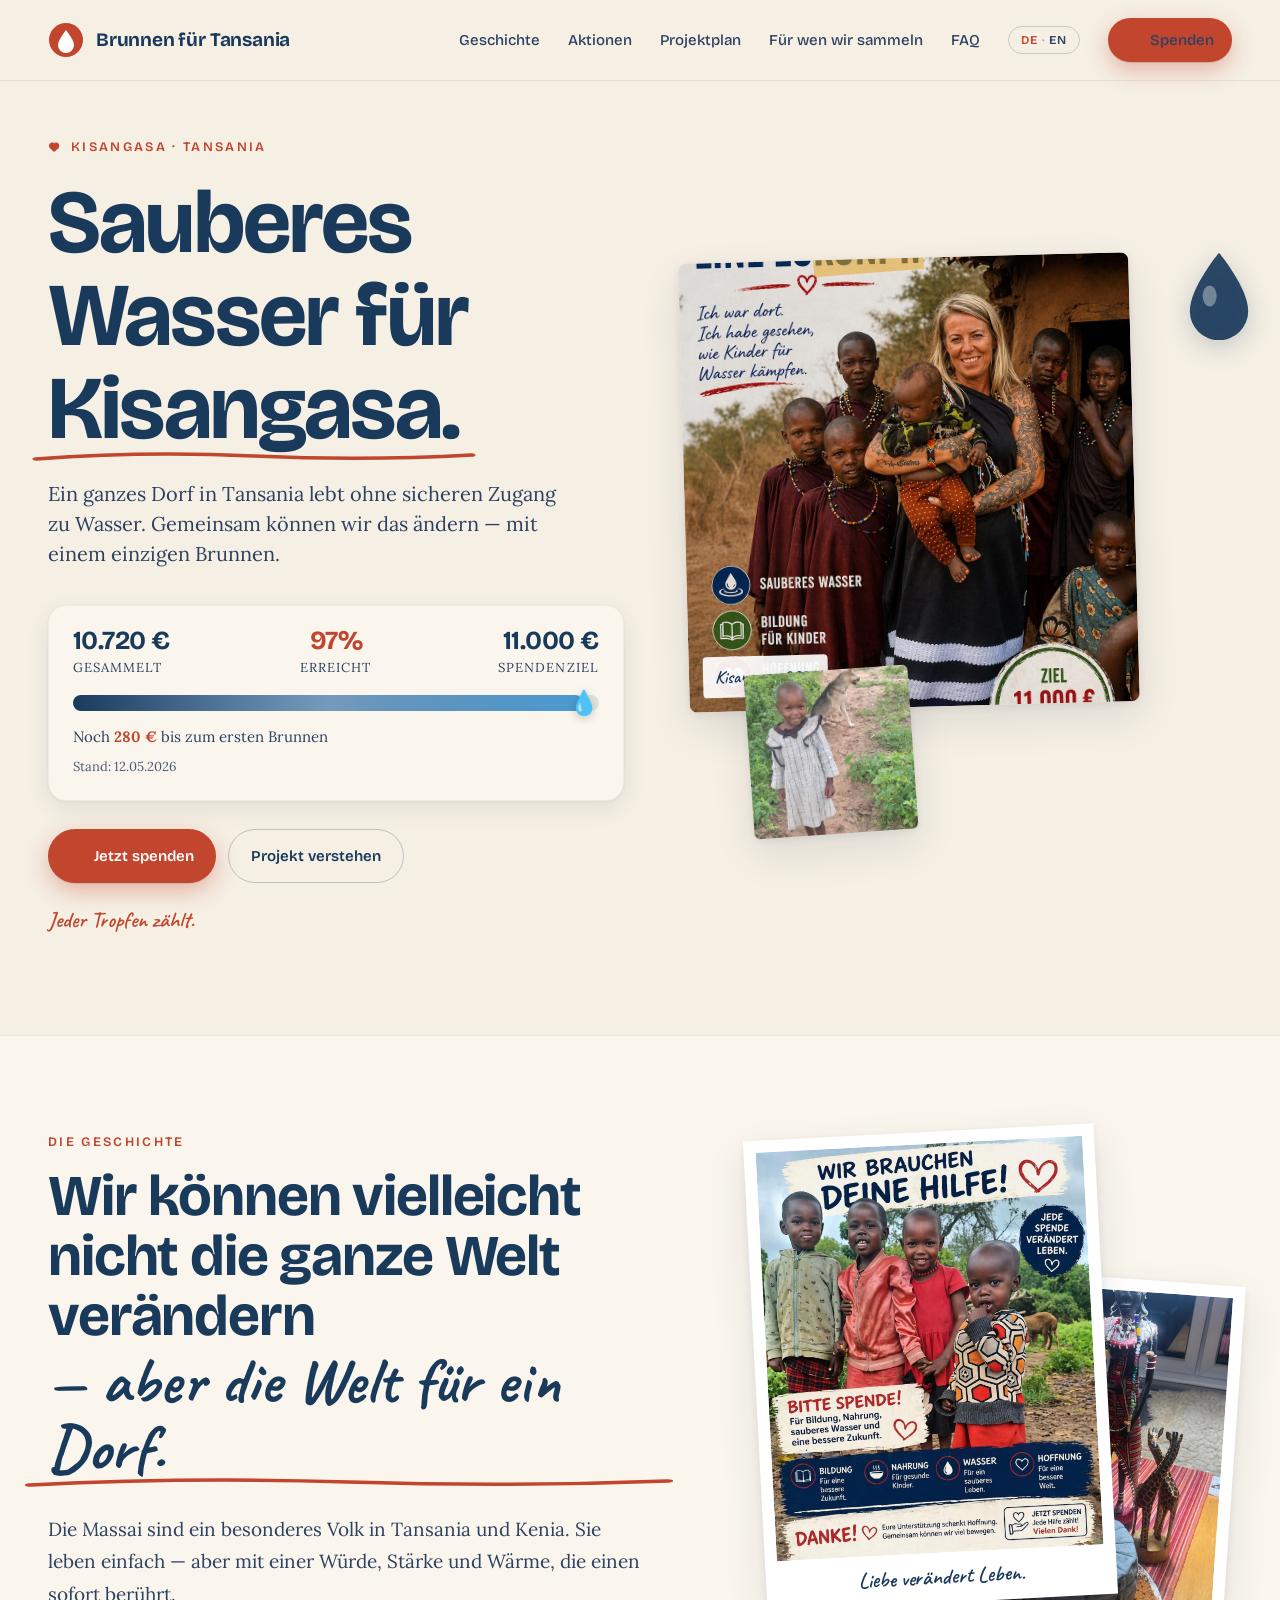
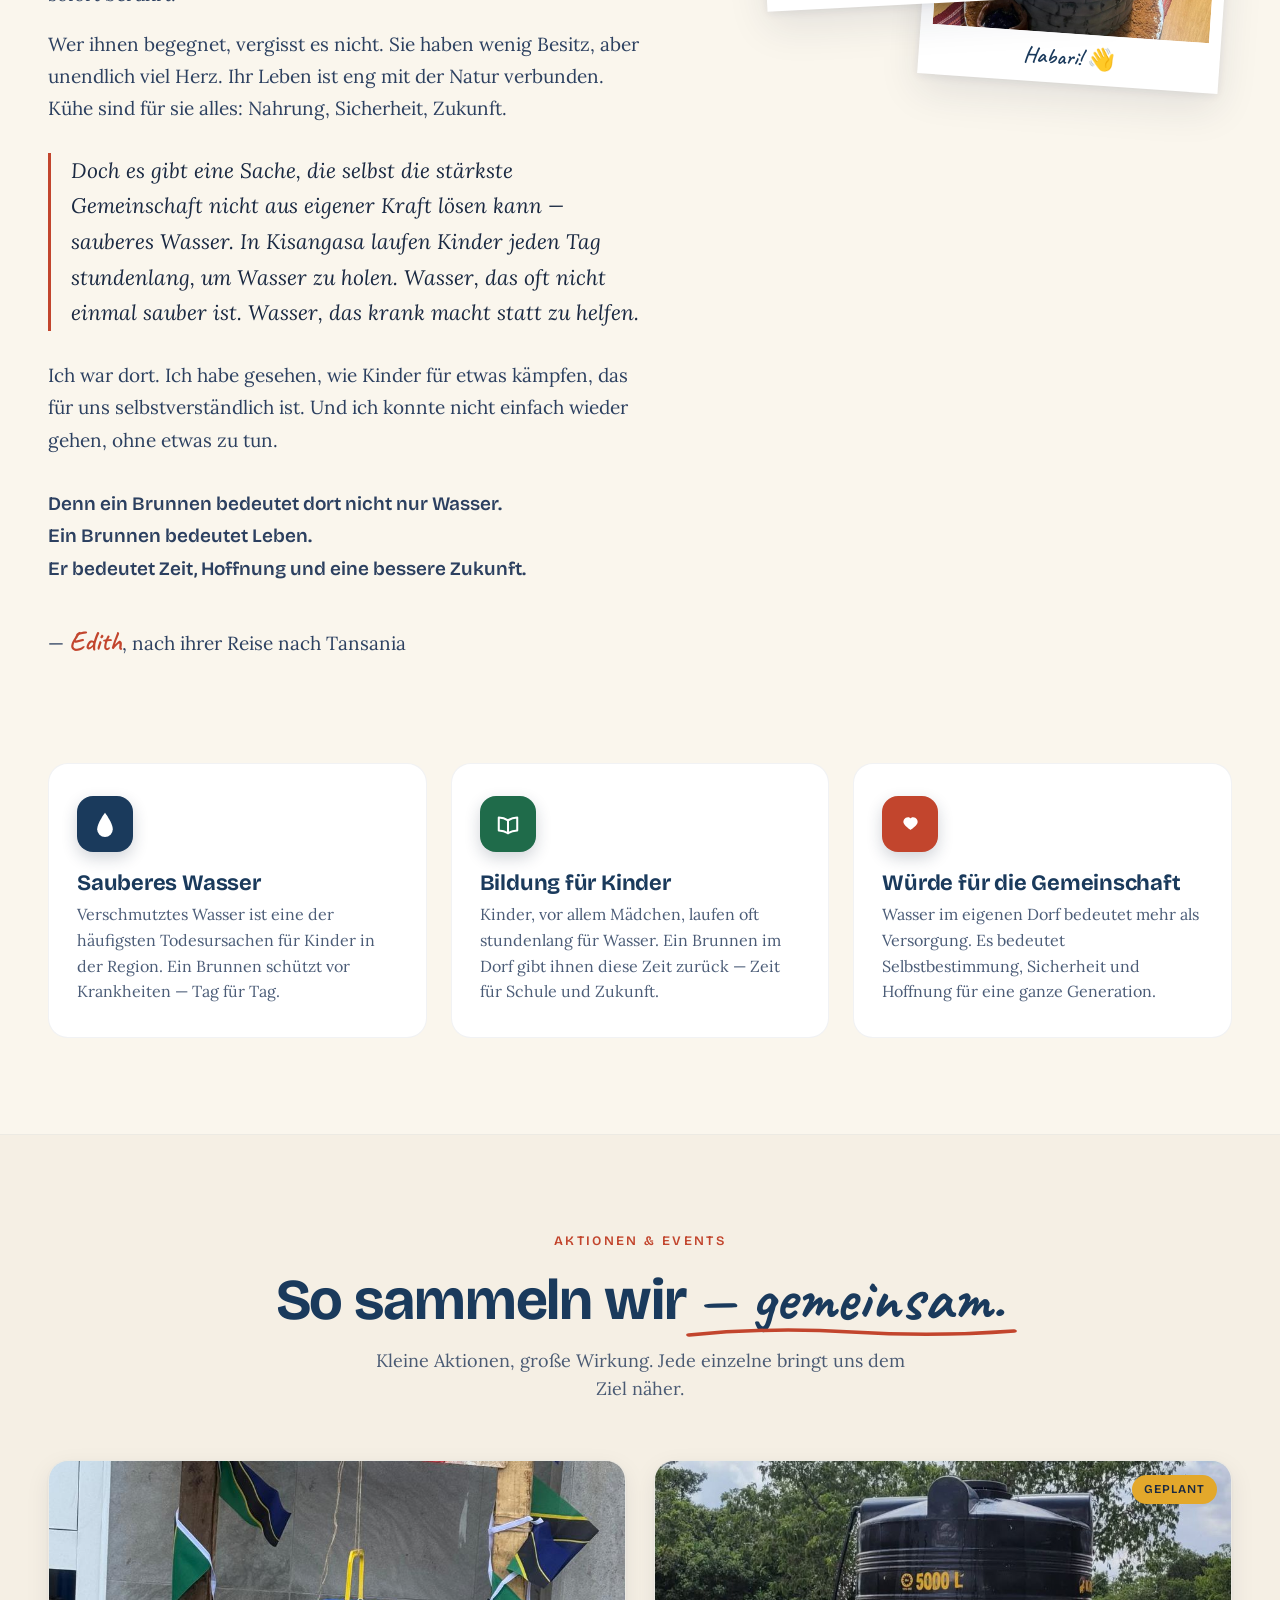
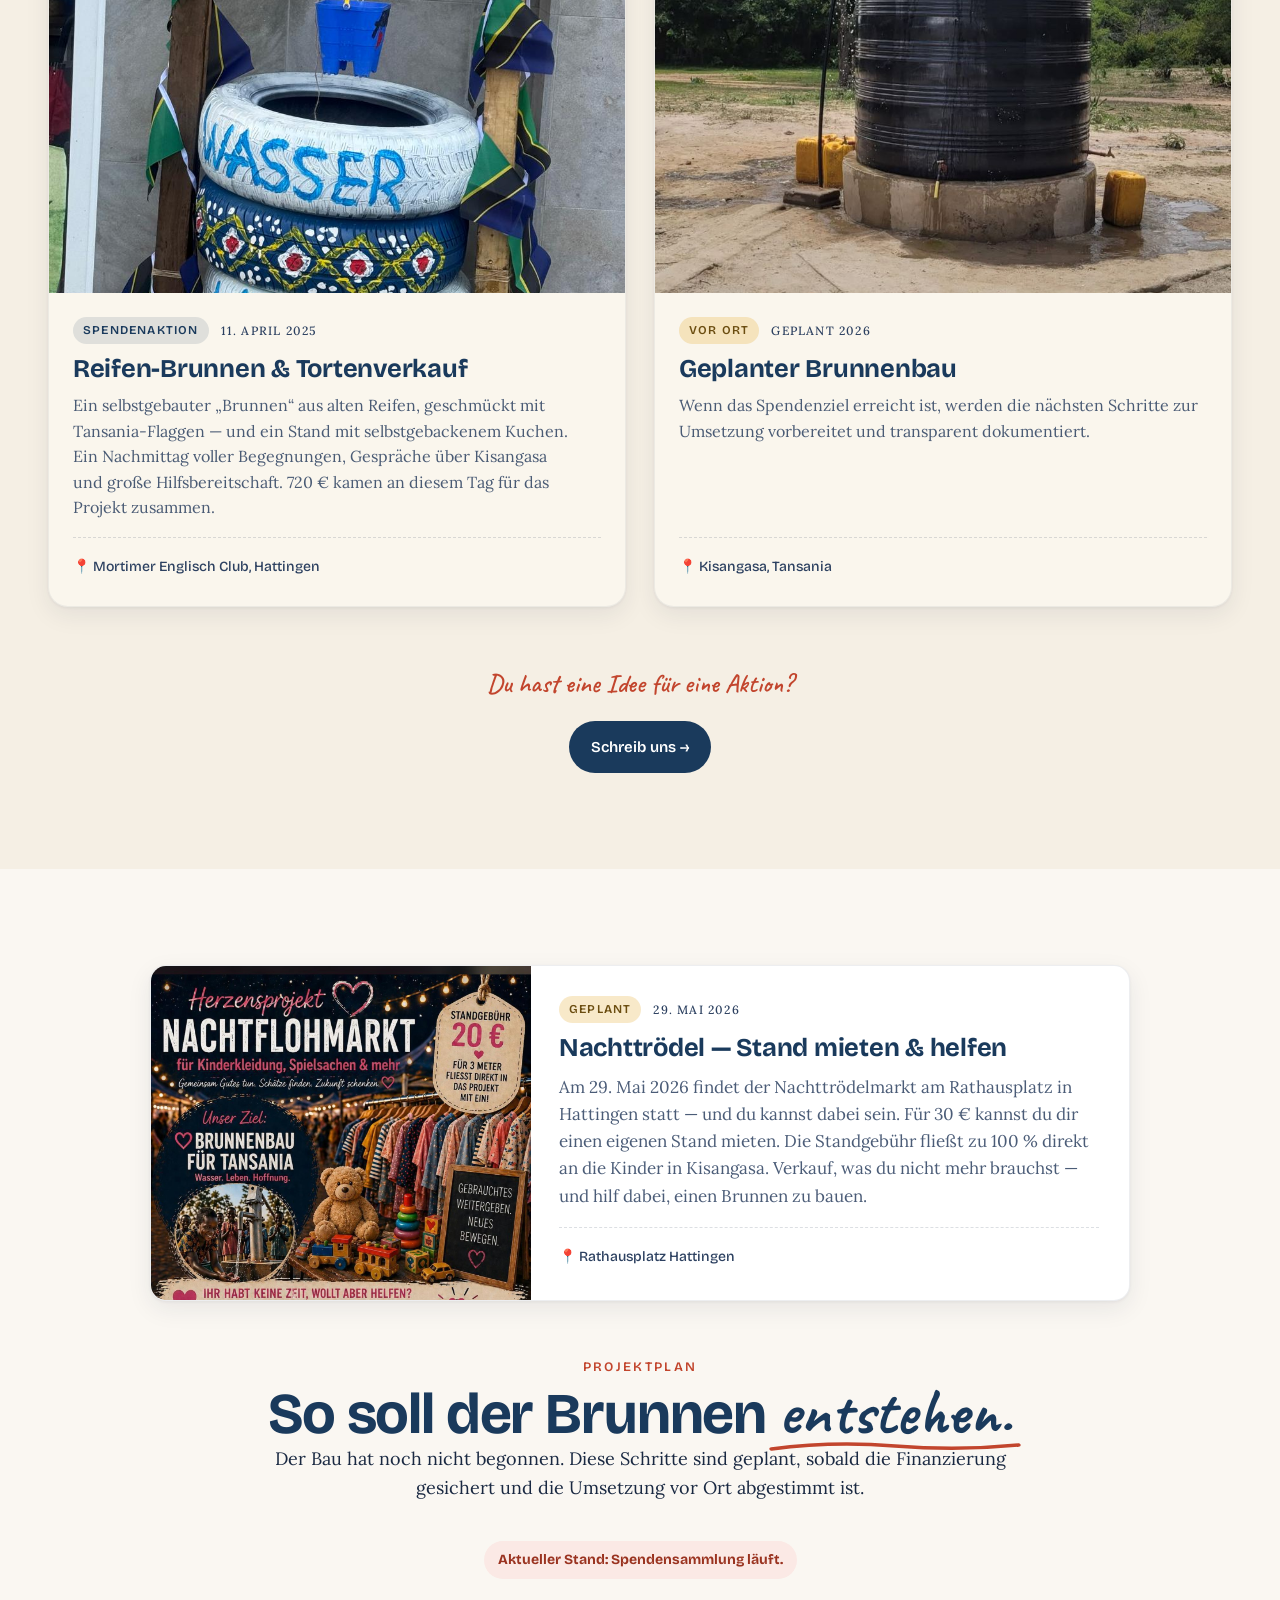
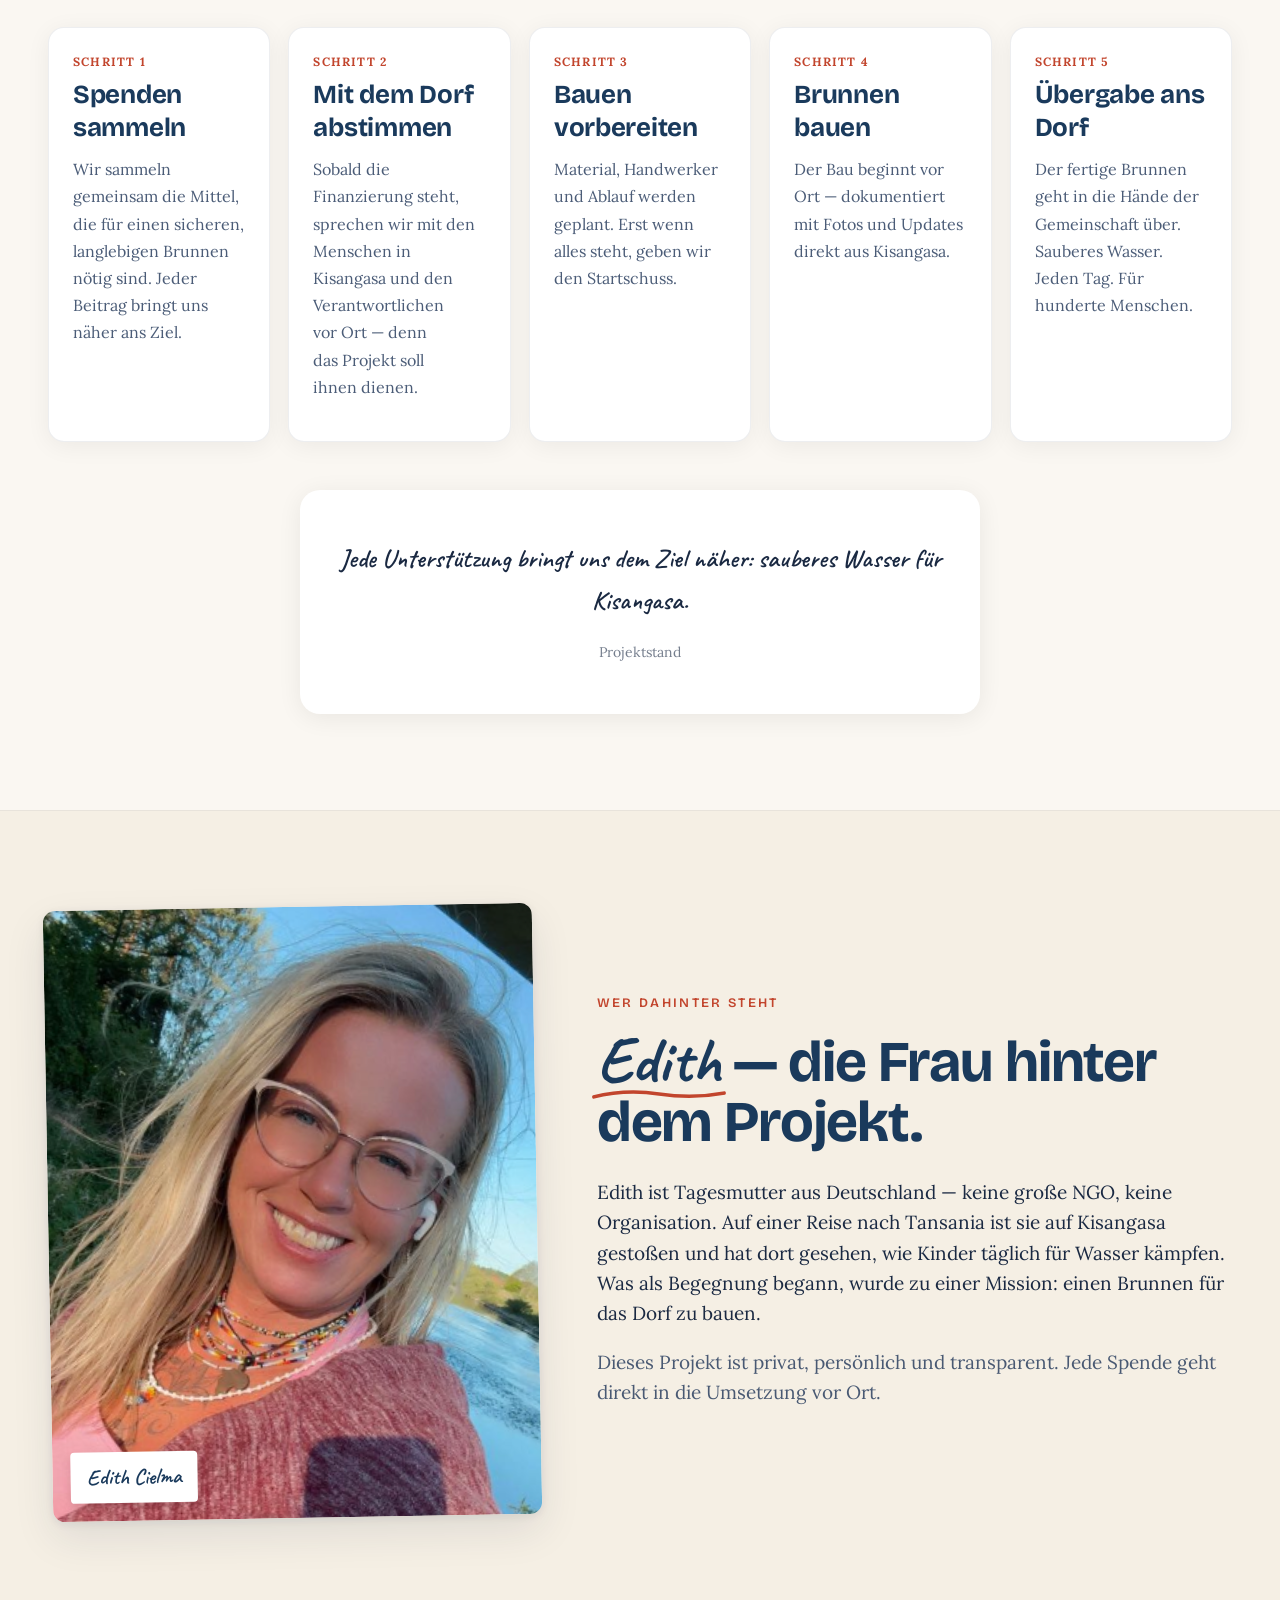
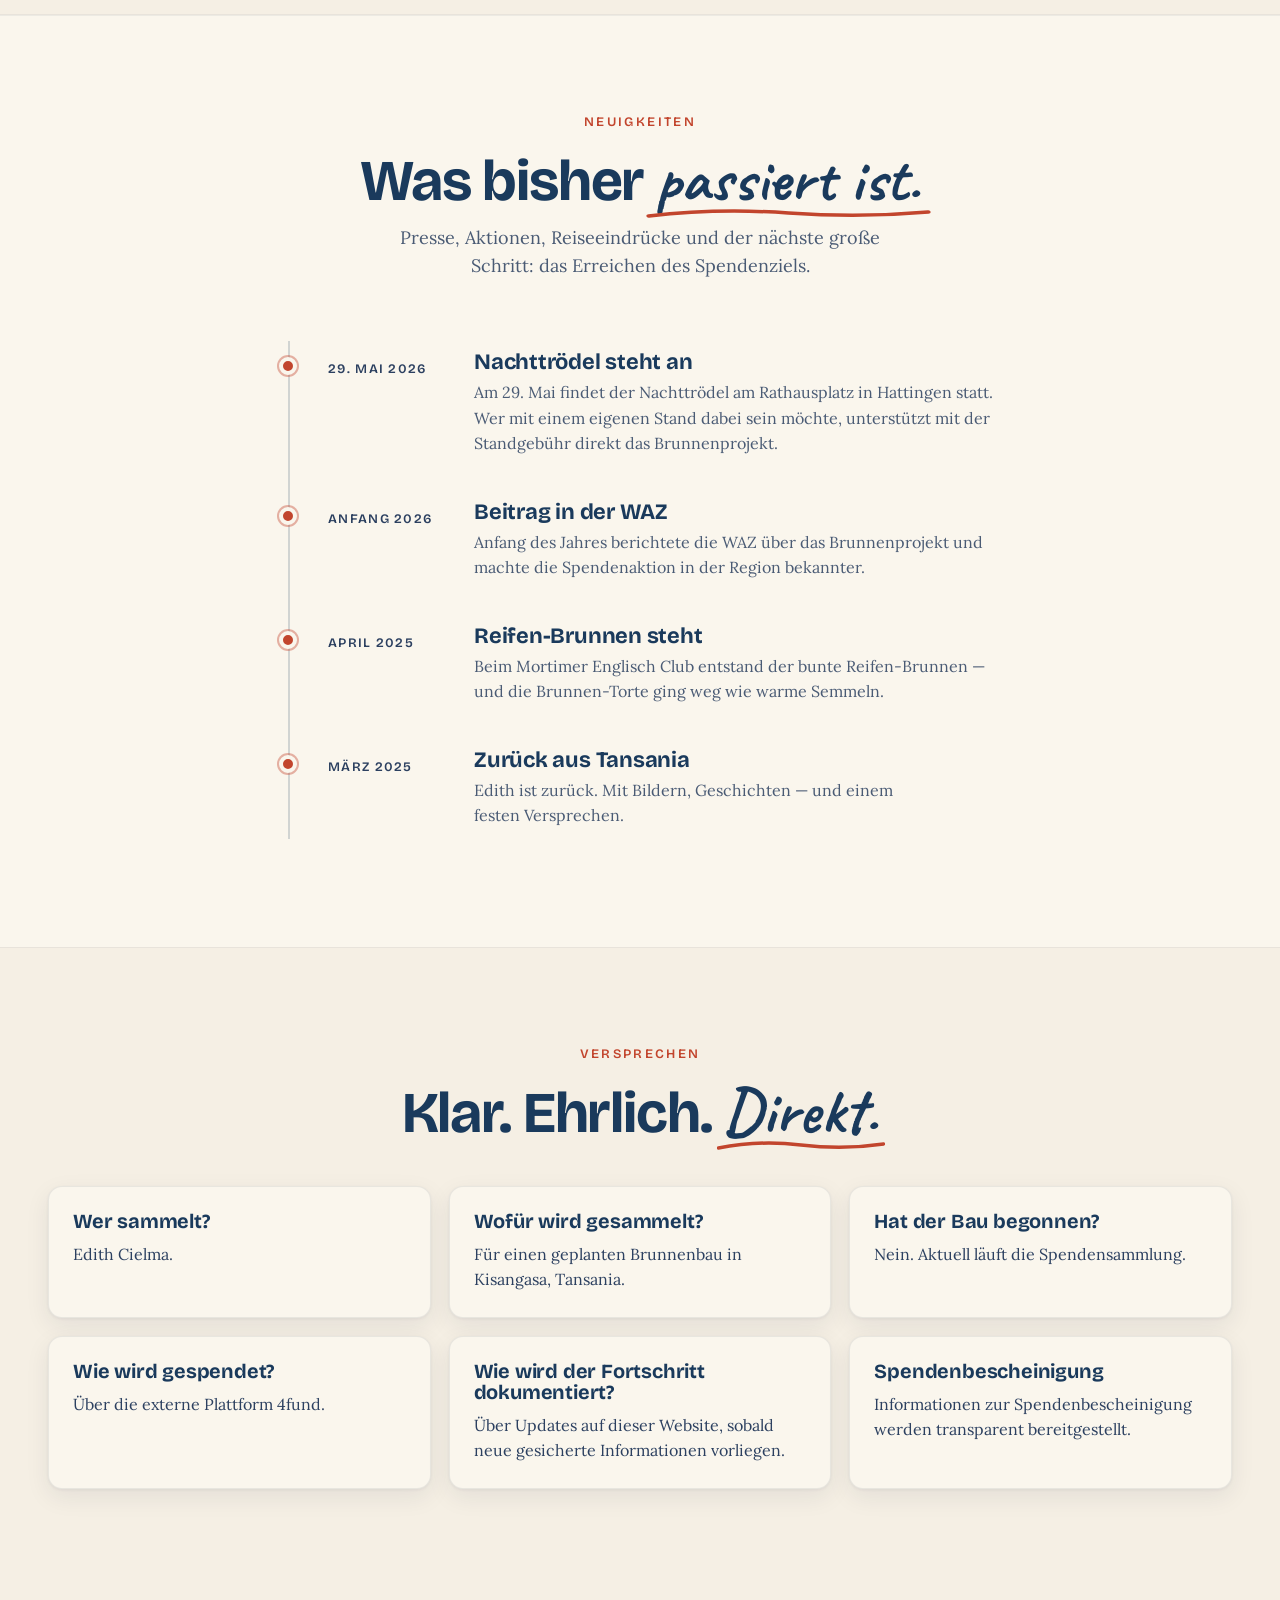
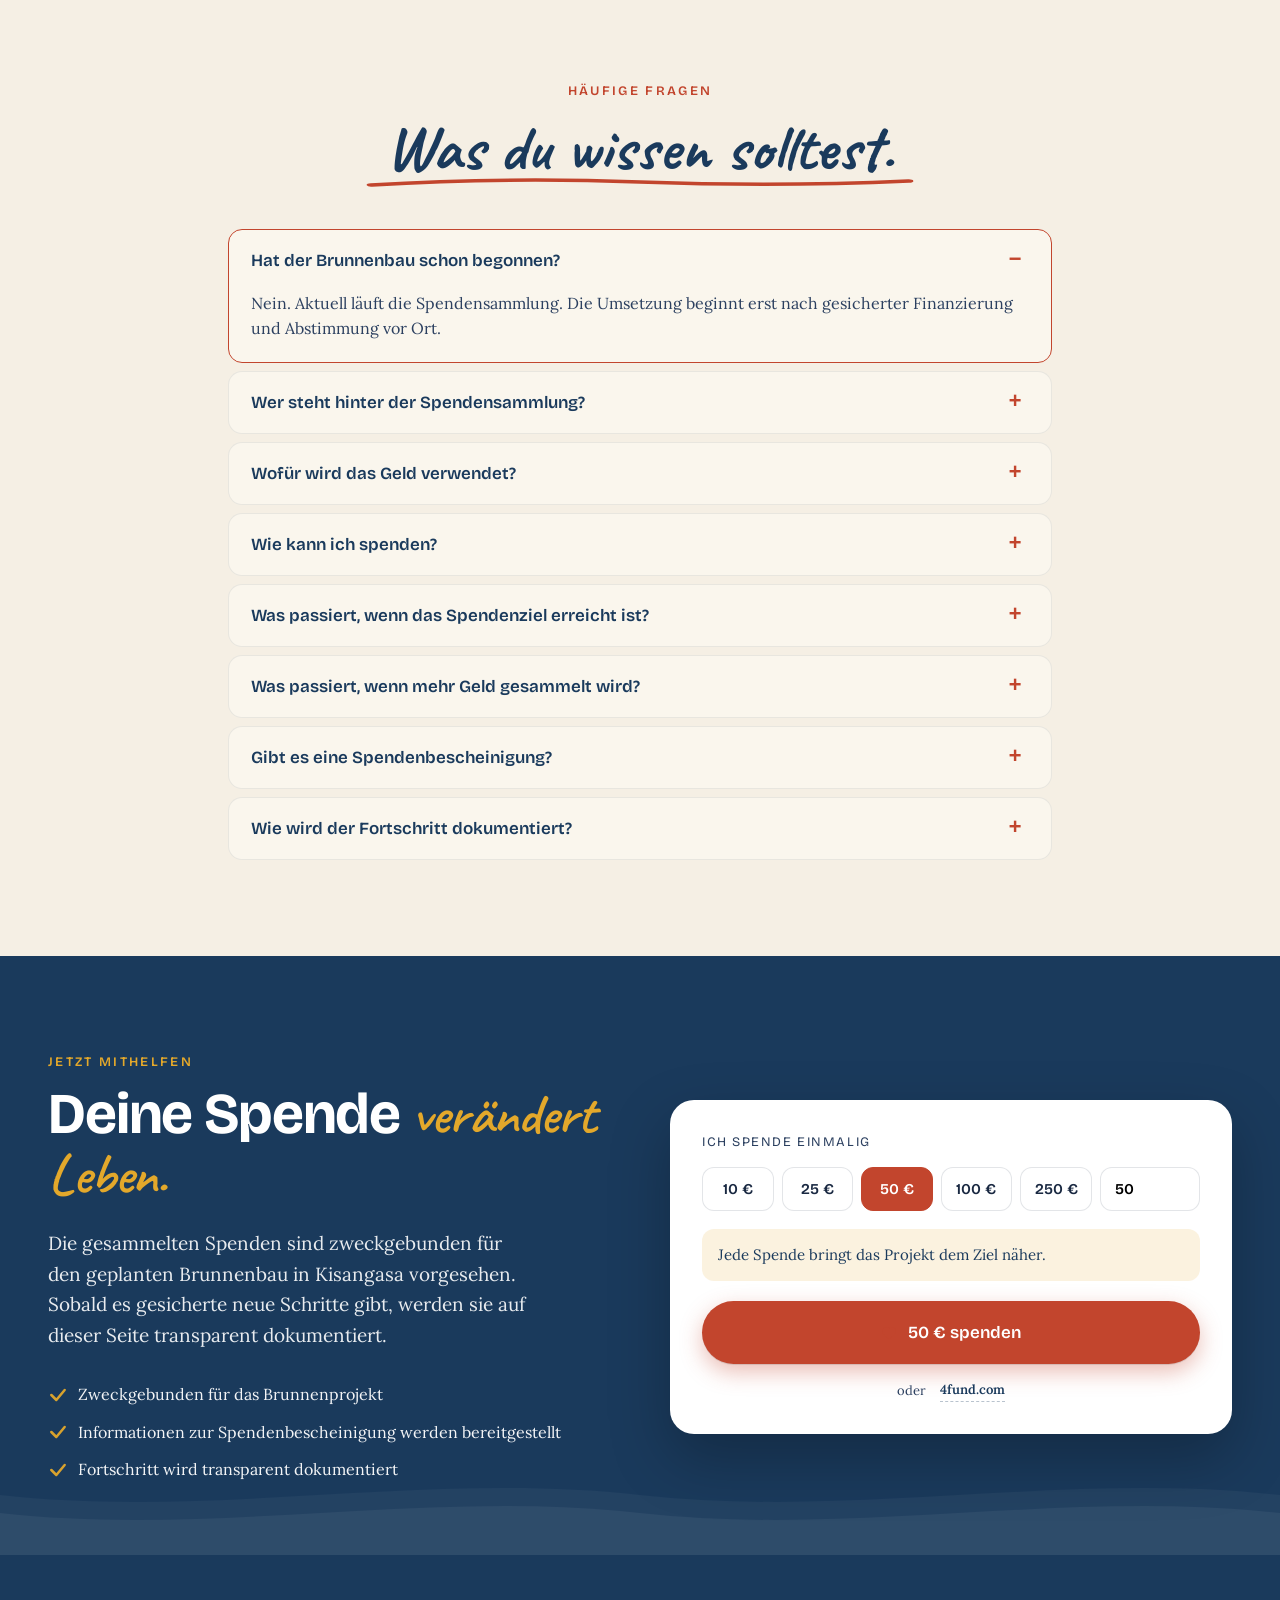
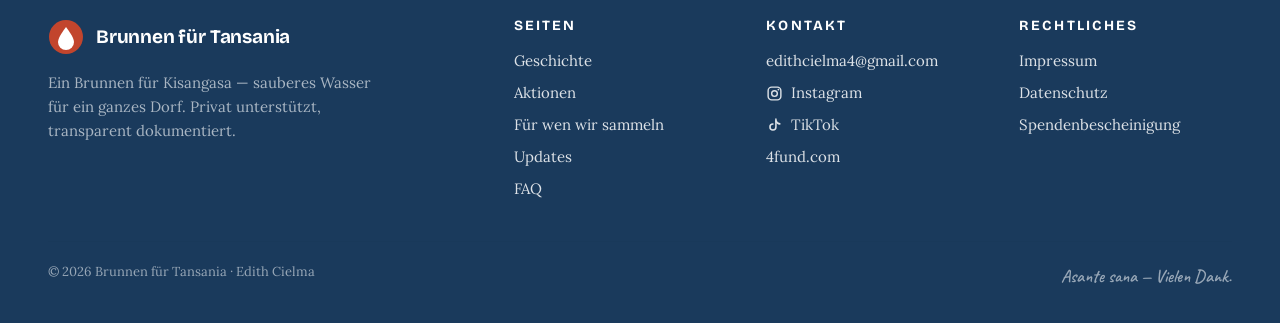
==== commit 3dbd660c: "Mobile-Optimierung, Burger-Menü, Presse-Link, Brunnen-Bild-Fix" ====
--- a/index.html
+++ b/index.html
@@ -10,7 +10,7 @@
   <link rel="preconnect" href="https://fonts.gstatic.com" crossorigin/>
   <link href="https://fonts.googleapis.com/css2?family=Bricolage+Grotesque:wght@400;500;600;700;800&family=Lora:ital,wght@0,400;0,500;0,600;1,400&family=Caveat:wght@500;600;700&display=swap" rel="stylesheet"/>
 
-  <link rel="stylesheet" href="styles.css"/>
+  <link rel="stylesheet" href="/styles.css"/>
   <style>
     /* ── PROJEKTPLAN SECTION ── */
     .build-section { padding: 96px 0; background: var(--sand, #faf7f2); }
@@ -87,22 +87,27 @@
         </svg>
         <span>Brunnen für Tansania</span>
       </a>
-      <nav class="nav-links">
+      <nav class="nav-links" id="nav-links">
         <a href="#geschichte" data-i18n="nav.story">Geschichte</a>
         <a href="#events" data-i18n="nav.events">Aktionen</a>
         <a href="#brunnenbau" data-i18n="nav.build">Projektplan</a>
-        <a href="fuer-wen-wir-sammeln.html" data-i18n="nav.help" data-i18n-href="nav.help.href">Für wen wir sammeln</a>
+        <a href="/fuer-wen-wir-sammeln/" data-i18n="nav.help" data-i18n-href="nav.help.href">Für wen wir sammeln</a>
         <a href="#faq" data-i18n="nav.faq">FAQ</a>
         <button class="lang-toggle" id="lang-toggle" aria-label="Sprache wechseln">
           <span data-lang-de class="on">DE</span>
           <span class="lang-sep">·</span>
           <span data-lang-en>EN</span>
         </button>
-        <a href="https://4fund.com/de/yhn7nt?utm_source=ig&utm_medium=social&utm_content=link_in_bio&fbclid=PAdGRleARkhwRleHRuA2FlbQIxMQBzcnRjBmFwcF9pZA8xMjQwMjQ1NzQyODc0MTQAAadxLTn0RMiM_cF4spRfqvKI5ZluJ6rOpw2im27KDv0Z7N9_gJL4AGkHdq9Aow_aem_ghL43DMcSc4AULmgLW4beg" target="_blank" rel="noopener noreferrer" class="btn btn-primary" style="padding:10px 18px;font-size:14px">
+        <a href="https://4fund.com/de/yhn7nt?utm_source=ig&utm_medium=social&utm_content=link_in_bio&fbclid=PAdGRleARkhwRleHRuA2FlbQIxMQBzcnRjBmFwcF9pZA8xMjQwMjQ1NzQyODc0MTQAAadxLTn0RMiM_cF4spRfqvKI5ZluJ6rOpw2im27KDv0Z7N9_gJL4AGkHdq9Aow_aem_ghL43DMcSc4AULmgLW4beg" target="_blank" rel="noopener noreferrer" class="btn btn-primary nav-donate-btn">
           <svg class="heart-svg" width="14" height="14" viewBox="0 0 24 24" fill="currentColor" aria-hidden="true"><path d="M12 21s-7.5-4.7-9.6-9.4C.8 7.5 4 3 8.4 3c2 0 3.2.9 3.6 2 .4-1.1 1.6-2 3.6-2 4.4 0 7.6 4.5 6 8.6C19.5 16.3 12 21 12 21z"/></svg>
           <span data-i18n="nav.donate">Spenden</span>
         </a>
       </nav>
+      <button class="nav-burger" id="nav-burger" aria-label="Menü öffnen" aria-expanded="false" aria-controls="nav-links">
+        <span></span>
+        <span></span>
+        <span></span>
+      </button>
     </div>
   </header>
 
@@ -163,13 +168,13 @@
 
         <div class="hero-images">
           <div class="hero-img-main">
-            <img src="images/image-13.jpg" alt="Eindruck aus Kisangasa" class="img-fit"/>
+            <img src="/images/image-13.jpg" alt="Eindruck aus Kisangasa" class="img-fit"/>
             <div class="hero-img-caption">
               <span class="hand" data-i18n="hero.caption">Kisangasa, 2025</span>
             </div>
           </div>
           <div class="hero-img-small hero-img-2">
-            <img src="images/image-10.jpg" alt="Kind auf dem Weg durch das Dorf Kisangasa" class="img-fit"/>
+            <img src="/images/image-10.jpg" alt="Kind auf dem Weg durch das Dorf Kisangasa" class="img-fit"/>
           </div>
           <svg class="hero-drop" viewBox="0 0 60 80" aria-hidden="true">
             <path d="M30 5 C 30 5, 5 35, 5 55 A 25 25 0 0 0 55 55 C 55 35, 30 5, 30 5 Z" fill="var(--blue)" opacity="0.92"/>
@@ -210,15 +215,15 @@
         <div class="story-images">
           <div class="story-img-stack">
             <figure class="polaroid polaroid-1">
-              <button class="image-zoom-trigger" type="button" data-lightbox-src="images/image-14.jpg" data-lightbox-alt="Eindruck aus Kisangasa" aria-label="Bild aus Kisangasa vergrößern">
-                <img src="images/image-14.jpg" alt="Eindruck aus Kisangasa" class="img-fit" loading="lazy"/>
+              <button class="image-zoom-trigger" type="button" data-lightbox-src="/images/image-14.jpg" data-lightbox-alt="Eindruck aus Kisangasa" aria-label="Bild aus Kisangasa vergrößern">
+                <img src="/images/image-14.jpg" alt="Eindruck aus Kisangasa" class="img-fit" loading="lazy"/>
                 <span class="image-zoom-cue" aria-hidden="true">+</span>
               </button>
               <figcaption class="hand" data-i18n="story.cap.1">Liebe verändert Leben.</figcaption>
             </figure>
             <figure class="polaroid polaroid-2">
-              <button class="image-zoom-trigger" type="button" data-lightbox-src="images/image-6.jpg" data-lightbox-alt="Edith hält ein Kind in den Armen" aria-label="Bild von Edith vergrößern">
-                <img src="images/image-6.jpg" alt="Edith hält ein Kind in den Armen" class="img-fit" loading="lazy"/>
+              <button class="image-zoom-trigger" type="button" data-lightbox-src="/images/image-6.jpg" data-lightbox-alt="Edith hält ein Kind in den Armen" aria-label="Bild von Edith vergrößern">
+                <img src="/images/image-6.jpg" alt="Edith hält ein Kind in den Armen" class="img-fit" loading="lazy"/>
                 <span class="image-zoom-cue" aria-hidden="true">+</span>
               </button>
               <figcaption class="hand" data-i18n="story.cap.2">Habari! 👋</figcaption>
@@ -268,8 +273,8 @@
       <div class="events-grid">
         <article class="event-card event-card-blue">
           <div class="event-img-wrap">
-            <button class="image-zoom-trigger" type="button" data-lightbox-src="images/image-24.jpeg" data-lightbox-alt="Brunnen aus Reifen – Kreativstand des Mortimer Englisch Clubs" aria-label="Bild Reifen-Brunnen vergrößern">
-              <img src="images/image-24.jpeg" alt="Brunnen aus Reifen – Kreativstand des Mortimer Englisch Clubs" class="img-fit" loading="lazy"/>
+            <button class="image-zoom-trigger" type="button" data-lightbox-src="/images/image-24.jpeg" data-lightbox-alt="Brunnen aus Reifen – Kreativstand des Mortimer Englisch Clubs" aria-label="Bild Reifen-Brunnen vergrößern">
+              <img src="/images/image-24.jpeg" alt="Brunnen aus Reifen – Kreativstand des Mortimer Englisch Clubs" class="img-fit" loading="lazy"/>
               <span class="image-zoom-cue" aria-hidden="true">+</span>
             </button>
           </div>
@@ -288,8 +293,8 @@
 
         <article class="event-card event-card-gold">
           <div class="event-img-wrap">
-            <button class="image-zoom-trigger" type="button" data-lightbox-src="images/image-25.jpeg" data-lightbox-alt="Geplante Brunnenaktion in Kisangasa" aria-label="Bild geplanter Brunnenbau vergrößern">
-              <img src="images/image-25.jpeg" alt="Geplante Brunnenaktion in Kisangasa" class="img-fit" loading="lazy"/>
+            <button class="image-zoom-trigger" type="button" data-lightbox-src="/images/image-25.jpeg" data-lightbox-alt="Geplante Brunnenaktion in Kisangasa" aria-label="Bild geplanter Brunnenbau vergrößern">
+              <img src="/images/image-25.jpeg" alt="Geplante Brunnenaktion in Kisangasa" class="img-fit" loading="lazy"/>
               <span class="image-zoom-cue" aria-hidden="true">+</span>
             </button>
             <div class="event-upcoming" data-i18n-upcoming>Geplant</div>
@@ -310,7 +315,7 @@
 
       <div class="center events-foot">
         <p class="hand" data-i18n="events.idea">Du hast eine Idee für eine Aktion?</p>
-        <a href="kontakt.html" class="btn btn-blue" data-i18n="events.contact">Schreib uns →</a>
+        <a href="/kontakt.html" class="btn btn-blue" data-i18n="events.contact">Schreib uns →</a>
       </div>
     </div>
   </section>
@@ -320,8 +325,8 @@
     <div class="wrap">
       <div class="planned-action">
         <div class="planned-action-media">
-          <button class="image-zoom-trigger" type="button" data-lightbox-src="images/image-16.jpg" data-lightbox-alt="Nachttrödel zugunsten des Brunnenprojekts" aria-label="Bild Nachttrödel vergrößern">
-            <img src="images/image-16.jpg" alt="Nachttrödel zugunsten des Brunnenprojekts" class="img-fit" loading="lazy"/>
+          <button class="image-zoom-trigger" type="button" data-lightbox-src="/images/image-16.jpg" data-lightbox-alt="Nachttrödel zugunsten des Brunnenprojekts" aria-label="Bild Nachttrödel vergrößern">
+            <img src="/images/image-16.jpg" alt="Nachttrödel zugunsten des Brunnenprojekts" class="img-fit" loading="lazy"/>
             <span class="image-zoom-cue" aria-hidden="true">+</span>
           </button>
         </div>
@@ -364,7 +369,7 @@
     <div class="wrap">
       <div class="about-grid">
         <div class="about-img-wrap">
-          <img src="images/image-27.png" alt="Porträt von Edith" class="img-fit" loading="lazy"/>
+          <img src="/images/image-27.png" alt="Porträt von Edith" class="img-fit" loading="lazy"/>
           <div class="about-img-tag hand" data-i18n="about.tag">Edith Cielma</div>
         </div>
         <div class="about-text">
@@ -556,7 +561,7 @@
           <div class="footer-col-list">
             <a href="#geschichte" data-i18n="nav.story">Geschichte</a>
             <a href="#events" data-i18n="nav.events">Aktionen</a>
-            <a href="fuer-wen-wir-sammeln.html" data-i18n="nav.help" data-i18n-href="nav.help.href">Für wen wir sammeln</a>
+            <a href="/fuer-wen-wir-sammeln/" data-i18n="nav.help" data-i18n-href="nav.help.href">Für wen wir sammeln</a>
             <a href="#updates" data-i18n="nav.updates">Updates</a>
             <a href="#faq" data-i18n="nav.faq">FAQ</a>
           </div>
@@ -579,9 +584,9 @@
         <div>
           <h4 data-i18n="footer.legal">Rechtliches</h4>
           <div class="footer-col-list">
-            <a href="impressum.html" data-i18n="footer.imprint">Impressum</a>
-            <a href="datenschutz.html" data-i18n="footer.privacy">Datenschutz</a>
-            <a href="spendenbescheinigung.html" data-i18n="footer.receipt">Spendenbescheinigung</a>
+            <a href="/impressum/" data-i18n="footer.imprint">Impressum</a>
+            <a href="/datenschutz/" data-i18n="footer.privacy">Datenschutz</a>
+            <a href="/spendenbescheinigung.html" data-i18n="footer.receipt">Spendenbescheinigung</a>
           </div>
         </div>
       </div>
@@ -593,6 +598,6 @@
     </div>
   </footer>
 
-  <script src="script.js"></script>
+  <script src="/script.js"></script>
 </body>
 </html>
--- a/styles.css
+++ b/styles.css
@@ -135,9 +135,7 @@
   transition: color .2s;
 }
 .nav-links a:hover { color: var(--terracotta); }
-@media (max-width: 760px) {
-  .nav-links a:not(.btn) { display: none; }
-}
+/* Mobile-Nav-Verhalten wird unten im großen Mobile-Block definiert */
 
 .lang-toggle {
   background: transparent;
@@ -281,6 +279,7 @@
   display: grid;
   grid-template-columns: repeat(2, 1fr);
   gap: 26px;
+  align-items: start;
 }
 .daily-card img {
   display: block;
@@ -288,6 +287,15 @@
   aspect-ratio: 4 / 3;
   object-fit: cover;
   object-position: center top;
+  background: var(--paper-2);
+}
+/* Portrait-Bild des geplanten Brunnenstandorts: Container an Bild anpassen,
+   damit nichts weggeschnitten wird */
+.daily-card.daily-card-portrait img,
+.daily-card img[src*="image-29"] {
+  aspect-ratio: 4 / 5;
+  object-fit: contain;
+  object-position: center;
 }
 .daily-card-body,
 .press-card-body {
@@ -1529,7 +1537,306 @@
   h2 { font-size: 30px; }
   .donation-stat-value { font-size: 22px; }
   .donate-form { padding: 22px; }
-  .nav-inner { padding: 14px 18px; }
-  .brand span { display: none; }
-  .lang-toggle { padding: 5px 10px; font-size: 11px; }
-}
+}
+
+/* ─────────────────────────────────────────────
+   Press-Link-Card  (Ruhrkanal-Artikel)
+   ───────────────────────────────────────────── */
+.press-link-card {
+  display: grid;
+  grid-template-columns: auto 1fr;
+  gap: 28px;
+  align-items: start;
+  max-width: 820px;
+  margin: 0 auto;
+  background: var(--bone);
+  border: 1px solid color-mix(in oklab, var(--ink) 8%, transparent);
+  border-radius: 16px;
+  padding: 32px 36px;
+  text-decoration: none;
+  color: inherit;
+  box-shadow: var(--shadow-soft);
+  transition: transform .25s ease, box-shadow .25s ease, border-color .25s ease;
+  position: relative;
+  overflow: hidden;
+}
+.press-link-card::before {
+  content: '';
+  position: absolute;
+  inset: 0;
+  background: linear-gradient(135deg, color-mix(in oklab, var(--terracotta) 8%, transparent), transparent 55%);
+  opacity: 0;
+  transition: opacity .25s ease;
+  pointer-events: none;
+}
+.press-link-card:hover,
+.press-link-card:focus-visible {
+  transform: translateY(-3px);
+  box-shadow: var(--shadow-card);
+  border-color: color-mix(in oklab, var(--terracotta) 35%, transparent);
+  outline: none;
+}
+.press-link-card:hover::before,
+.press-link-card:focus-visible::before { opacity: 1; }
+.press-link-card-marker {
+  width: 64px;
+  height: 64px;
+  border-radius: 14px;
+  background: color-mix(in oklab, var(--terracotta) 12%, white);
+  color: var(--terracotta-deep);
+  display: grid;
+  place-items: center;
+  flex: 0 0 auto;
+  position: relative;
+  z-index: 1;
+}
+.press-link-card-body {
+  position: relative;
+  z-index: 1;
+  min-width: 0;
+}
+.press-link-meta {
+  display: flex;
+  flex-wrap: wrap;
+  gap: 8px;
+  align-items: center;
+  font-family: 'Bricolage Grotesque', sans-serif;
+  font-size: 13px;
+  font-weight: 600;
+  letter-spacing: 0.04em;
+  color: var(--terracotta);
+  margin-bottom: 10px;
+  text-transform: uppercase;
+}
+.press-link-dot { opacity: 0.55; }
+.press-link-date { color: var(--ink-soft); letter-spacing: 0.02em; }
+.press-link-card h3 {
+  margin: 0 0 12px;
+  font-size: clamp(20px, 2.2vw, 26px);
+  line-height: 1.25;
+}
+.press-link-card p {
+  margin: 0 0 16px;
+  color: var(--ink-soft);
+  font-size: 16px;
+  line-height: 1.65;
+}
+.press-link-cta {
+  display: inline-flex;
+  align-items: center;
+  gap: 8px;
+  font-family: 'Bricolage Grotesque', sans-serif;
+  font-weight: 600;
+  font-size: 15px;
+  color: var(--terracotta-deep);
+  text-decoration: underline;
+  text-decoration-color: color-mix(in oklab, var(--terracotta) 40%, transparent);
+  text-underline-offset: 4px;
+  transition: gap .2s ease, text-decoration-color .2s ease;
+}
+.press-link-card:hover .press-link-cta,
+.press-link-card:focus-visible .press-link-cta {
+  gap: 12px;
+  text-decoration-color: var(--terracotta);
+}
+
+/* ─────────────────────────────────────────────
+   Burger-Menü (Mobile-Navigation)
+   ───────────────────────────────────────────── */
+.nav-burger {
+  display: none;
+  background: transparent;
+  border: 1px solid color-mix(in oklab, var(--ink) 18%, transparent);
+  border-radius: 10px;
+  width: 44px;
+  height: 44px;
+  padding: 0;
+  cursor: pointer;
+  position: relative;
+  flex-direction: column;
+  align-items: center;
+  justify-content: center;
+  gap: 5px;
+  flex: 0 0 auto;
+  transition: background .2s ease;
+}
+.nav-burger:hover { background: color-mix(in oklab, var(--ink) 5%, transparent); }
+.nav-burger span {
+  display: block;
+  width: 20px;
+  height: 2px;
+  background: var(--ink);
+  border-radius: 2px;
+  transition: transform .25s ease, opacity .2s ease;
+  transform-origin: center;
+}
+.nav-burger[aria-expanded="true"] span:nth-child(1) {
+  transform: translateY(7px) rotate(45deg);
+}
+.nav-burger[aria-expanded="true"] span:nth-child(2) {
+  opacity: 0;
+}
+.nav-burger[aria-expanded="true"] span:nth-child(3) {
+  transform: translateY(-7px) rotate(-45deg);
+}
+
+/* Sicherstellen, dass nav-donate-btn (im Header) immer eine ordentliche Größe hat */
+.nav-donate-btn {
+  padding: 10px 18px;
+  font-size: 14px;
+}
+
+/* ─────────────────────────────────────────────
+   Mobile-Layout (≤ 860px)
+   ───────────────────────────────────────────── */
+@media (max-width: 860px) {
+  .nav-burger { display: inline-flex; }
+
+  /* Nav-Links als Off-Canvas-Drawer */
+  .nav-links {
+    position: fixed;
+    top: 0;
+    right: 0;
+    width: min(86vw, 360px);
+    height: 100vh;
+    height: 100dvh;
+    background: var(--paper);
+    border-left: 1px solid color-mix(in oklab, var(--ink) 10%, transparent);
+    box-shadow: -10px 0 40px rgba(26,41,66,.15);
+    padding: 88px 28px 32px;
+    flex-direction: column;
+    align-items: stretch;
+    justify-content: flex-start;
+    gap: 4px;
+    overflow-y: auto;
+    transform: translateX(105%);
+    transition: transform .32s cubic-bezier(.4,.0,.2,1);
+    z-index: 60;
+  }
+  .nav-links.open { transform: translateX(0); }
+
+  .nav-links a:not(.btn) {
+    display: block;
+    padding: 14px 6px;
+    font-size: 18px;
+    font-weight: 600;
+    color: var(--ink);
+    border-bottom: 1px solid color-mix(in oklab, var(--ink) 6%, transparent);
+  }
+  .nav-links a:not(.btn):hover { color: var(--terracotta); }
+
+  .nav-links .lang-toggle {
+    align-self: flex-start;
+    margin-top: 18px;
+    padding: 8px 14px;
+    font-size: 13px;
+  }
+
+  .nav-links .nav-donate-btn {
+    margin-top: 18px;
+    justify-content: center;
+    padding: 14px 22px;
+    font-size: 15px;
+  }
+
+  /* Backdrop hinter dem Drawer */
+  body.nav-open::before {
+    content: '';
+    position: fixed;
+    inset: 0;
+    background: rgba(26,41,66,.45);
+    z-index: 55;
+    pointer-events: none;
+    animation: navFade .25s ease both;
+  }
+  body.nav-open {
+    overflow: hidden;
+  }
+  @keyframes navFade {
+    from { opacity: 0; }
+    to   { opacity: 1; }
+  }
+}
+
+/* ─────────────────────────────────────────────
+   Weitere Mobile-Anpassungen
+   ───────────────────────────────────────────── */
+@media (max-width: 760px) {
+  .nav-inner { padding: 14px 18px; gap: 12px; }
+  .brand { font-size: 17px; }
+
+  /* Hero-Bilder etwas kompakter */
+  .hero-images { min-height: 260px; }
+
+  /* CTA-Buttons in Hero/CTA-Bereichen sollen auf Mobile voll sichtbar sein */
+  .hero-cta-row .btn,
+  .help-cta .btn {
+    width: 100%;
+    justify-content: center;
+  }
+  .hero-cta-row { gap: 10px; }
+}
+
+@media (max-width: 640px) {
+  section { padding: 56px 0; }
+  .wrap, .wrap-narrow { padding: 0 18px; }
+
+  /* Brand: nur das Logo, Text dezenter */
+  .brand span {
+    font-size: 15px;
+    max-width: 140px;
+    overflow: hidden;
+    text-overflow: ellipsis;
+    white-space: nowrap;
+  }
+
+  /* Press-Link-Card auf Mobile gestapelt */
+  .press-link-card {
+    grid-template-columns: 1fr;
+    gap: 16px;
+    padding: 24px 22px;
+  }
+  .press-link-card-marker {
+    width: 52px;
+    height: 52px;
+    border-radius: 12px;
+  }
+  .press-link-card-marker svg { width: 24px; height: 24px; }
+  .press-link-card h3 { font-size: 19px; }
+  .press-link-card p { font-size: 15px; }
+
+  /* People-Grid: kleinere Karten-Bilder */
+  .person-card img {
+    aspect-ratio: 4 / 4.2;
+  }
+
+  /* Daily-Card auf Mobile: Brunnen-Bild begrenzen, sonst zu hoch */
+  .daily-card.daily-card-portrait img,
+  .daily-card img[src*="image-29"] {
+    max-height: 70vh;
+    aspect-ratio: auto;
+    width: auto;
+    max-width: 100%;
+    margin: 0 auto;
+  }
+
+  /* Help-Hero kompakter */
+  .help-hero h1 { font-size: 38px; }
+  .help-hero .lede { font-size: 17px; }
+}
+
+@media (max-width: 420px) {
+  h1 { font-size: 38px; }
+  h2 { font-size: 26px; }
+  .hero-text .lede { font-size: 17px; }
+  .donation-card { padding: 20px; }
+  .donation-stats { gap: 8px; }
+  .donation-stat-value { font-size: 19px; }
+  .donation-stat-label { font-size: 11px; }
+  .brand { font-size: 15px; gap: 10px; }
+  .brand span {
+    font-size: 14px;
+    max-width: 160px;
+  }
+  .nav-burger { width: 40px; height: 40px; }
+}
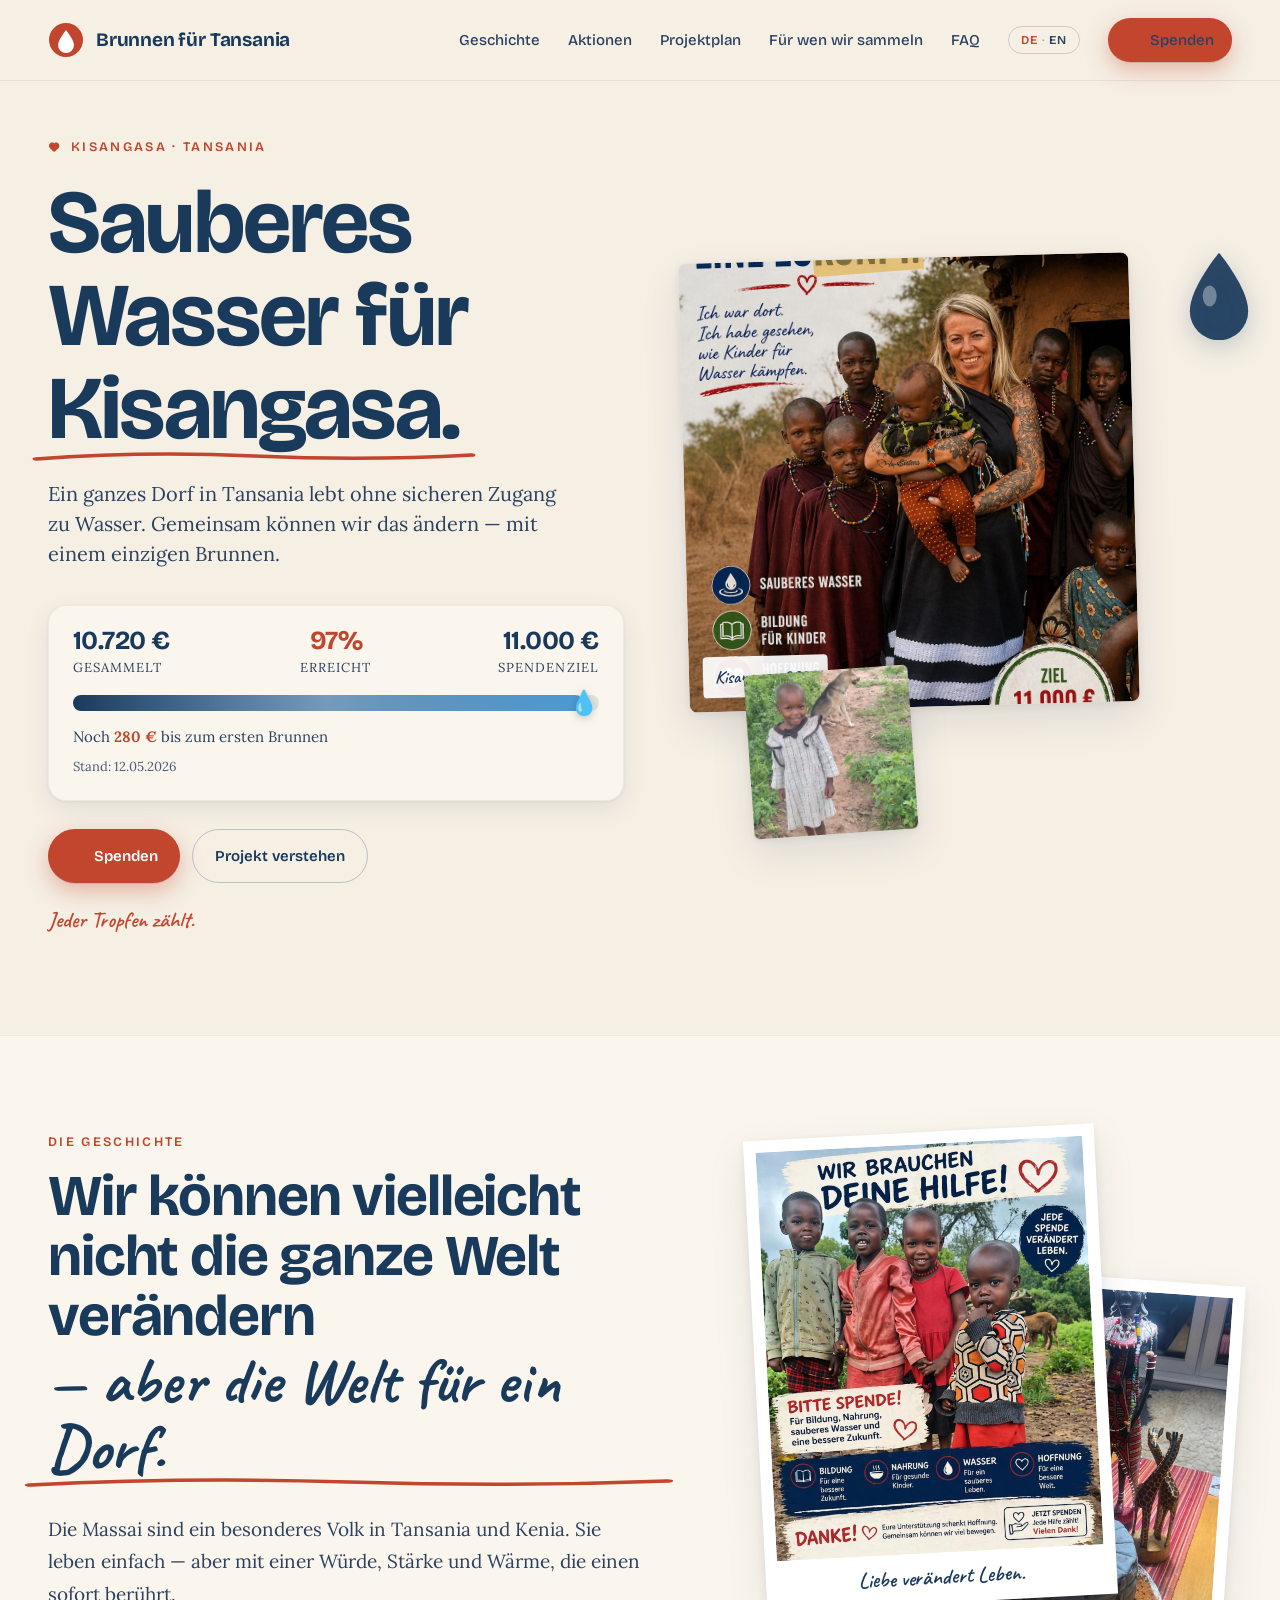
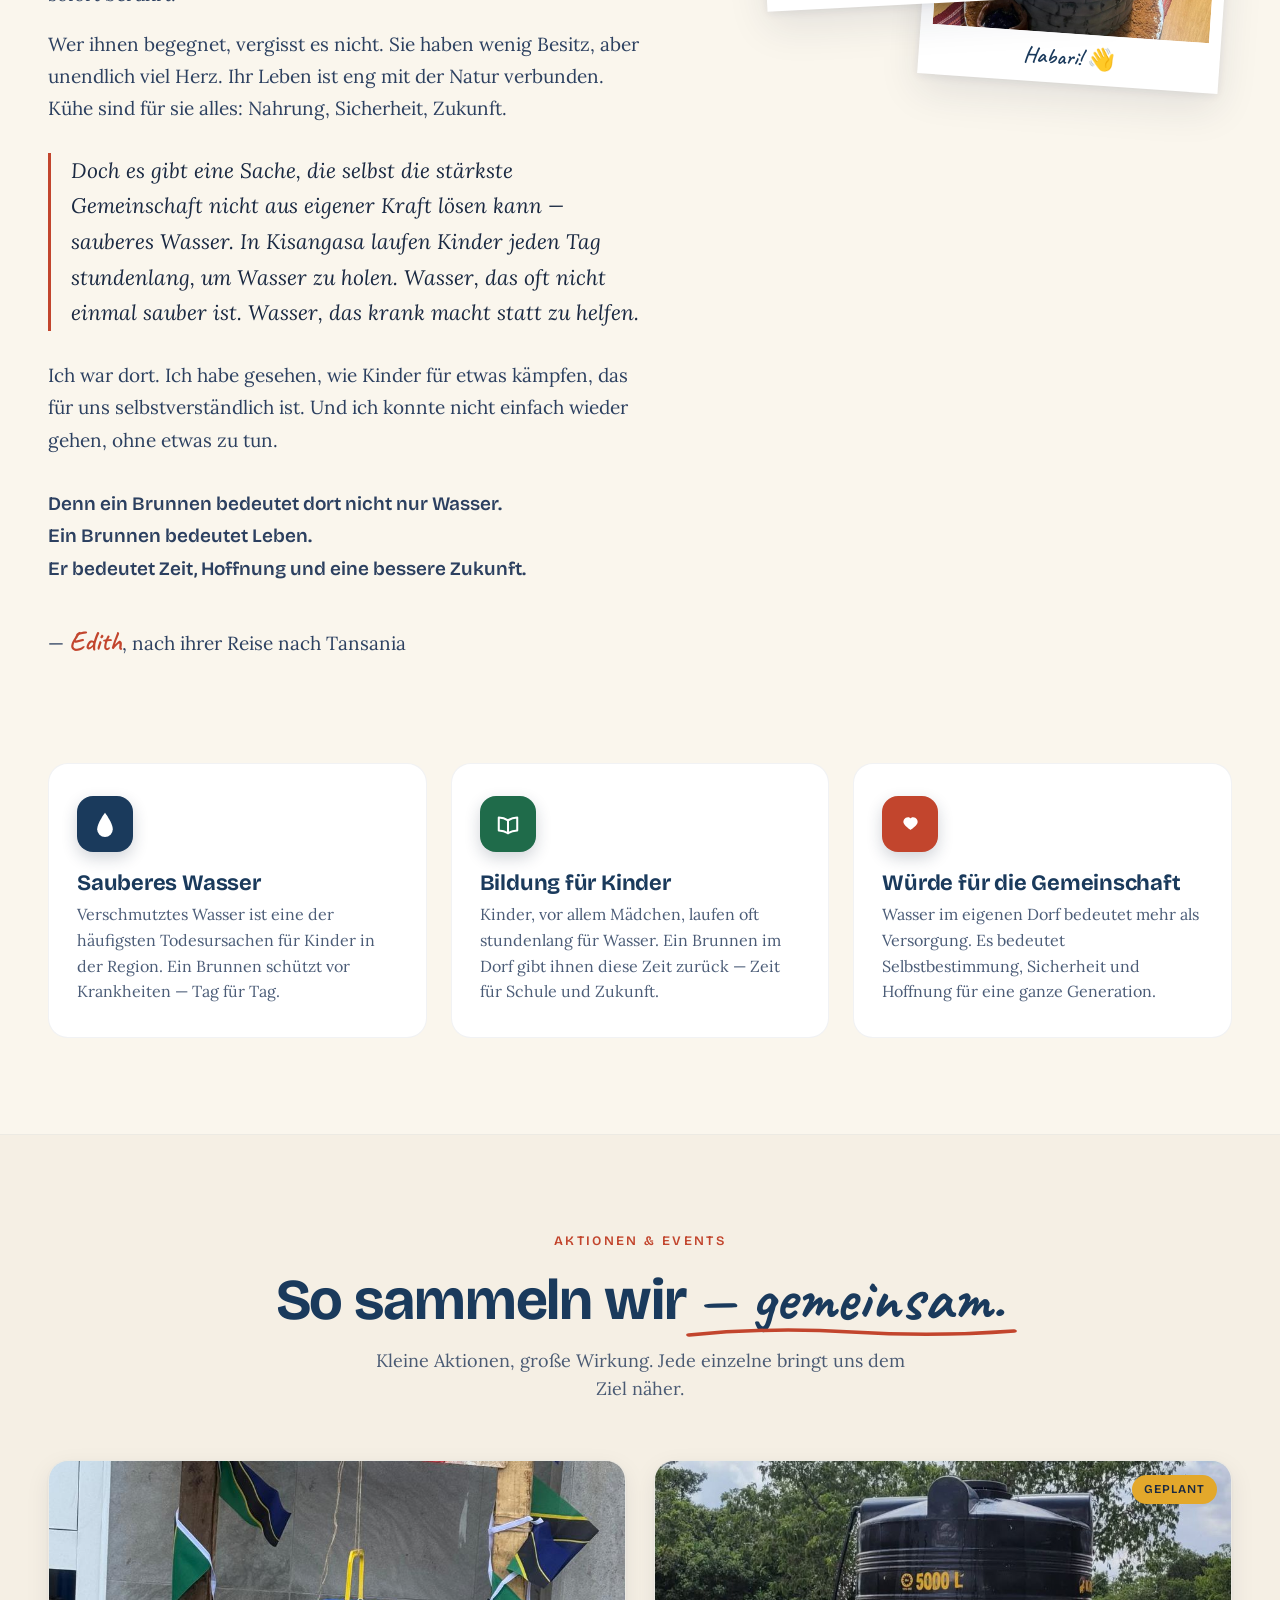
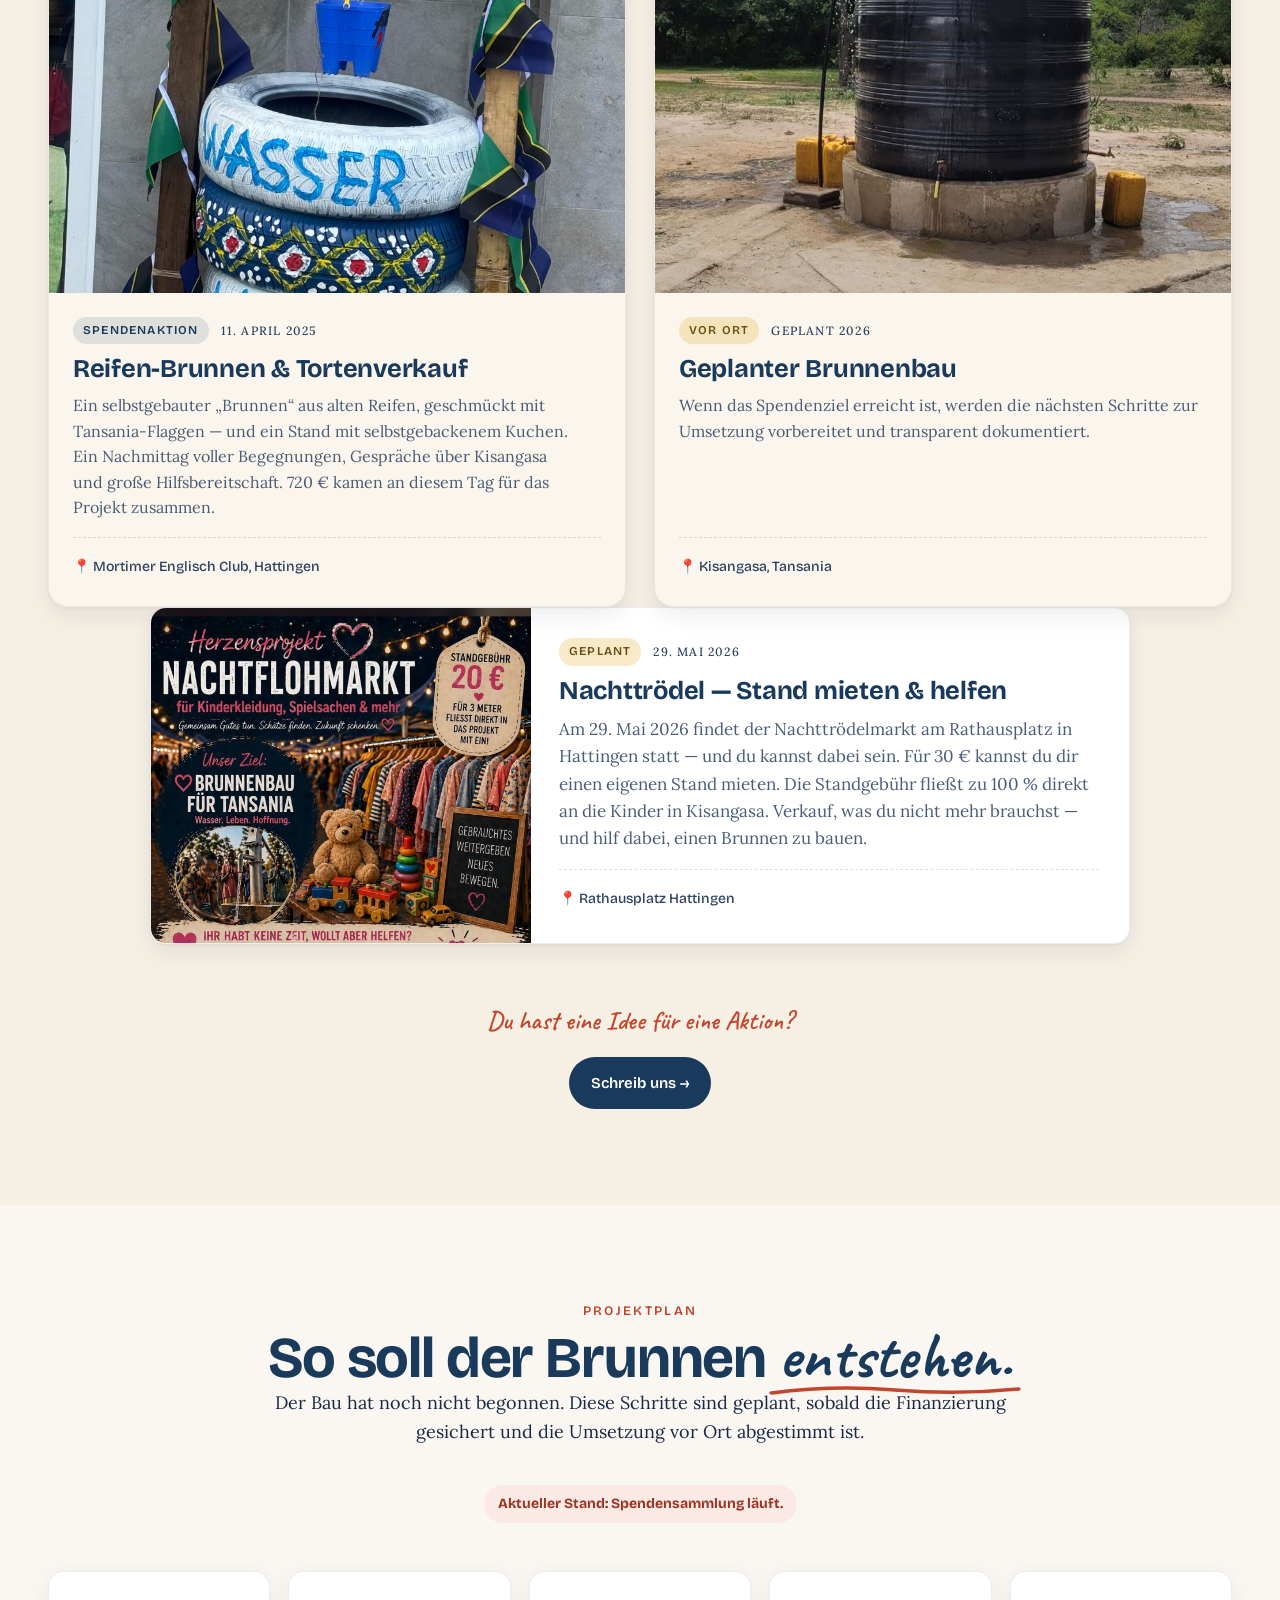
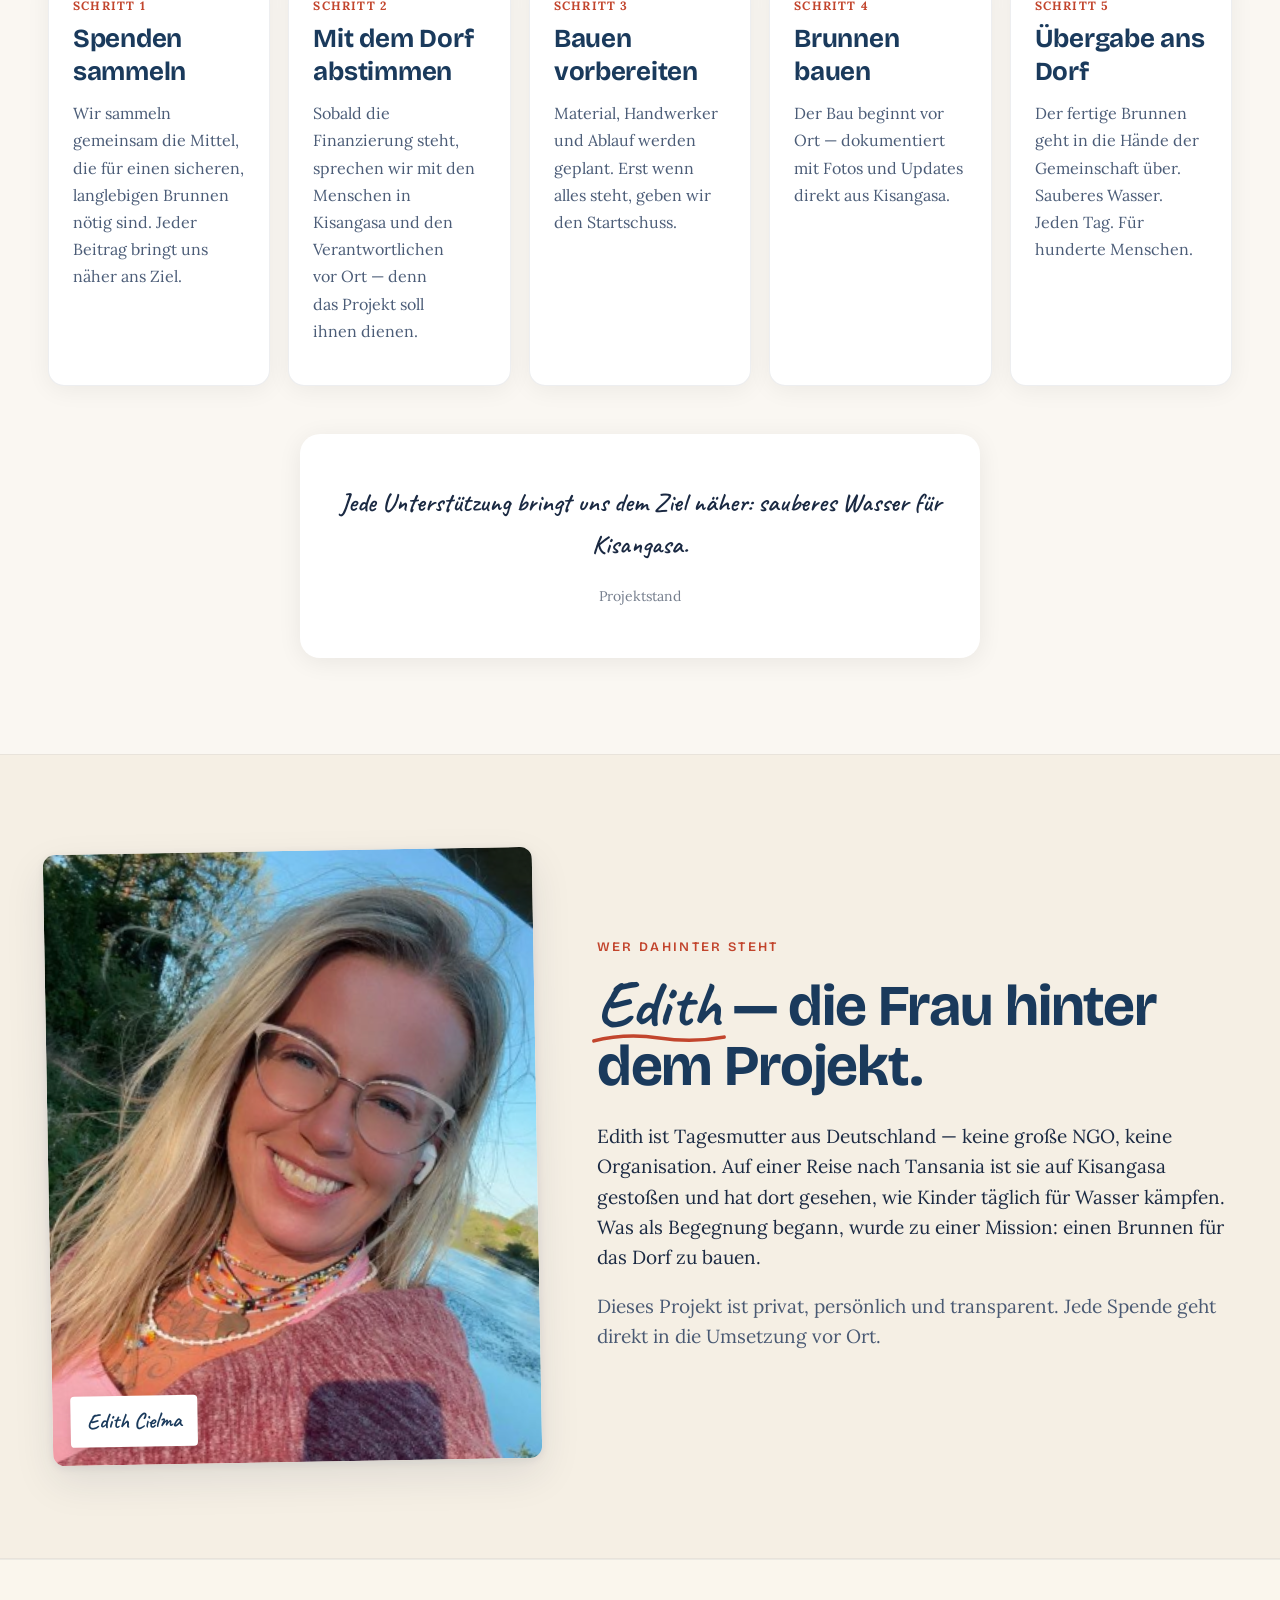
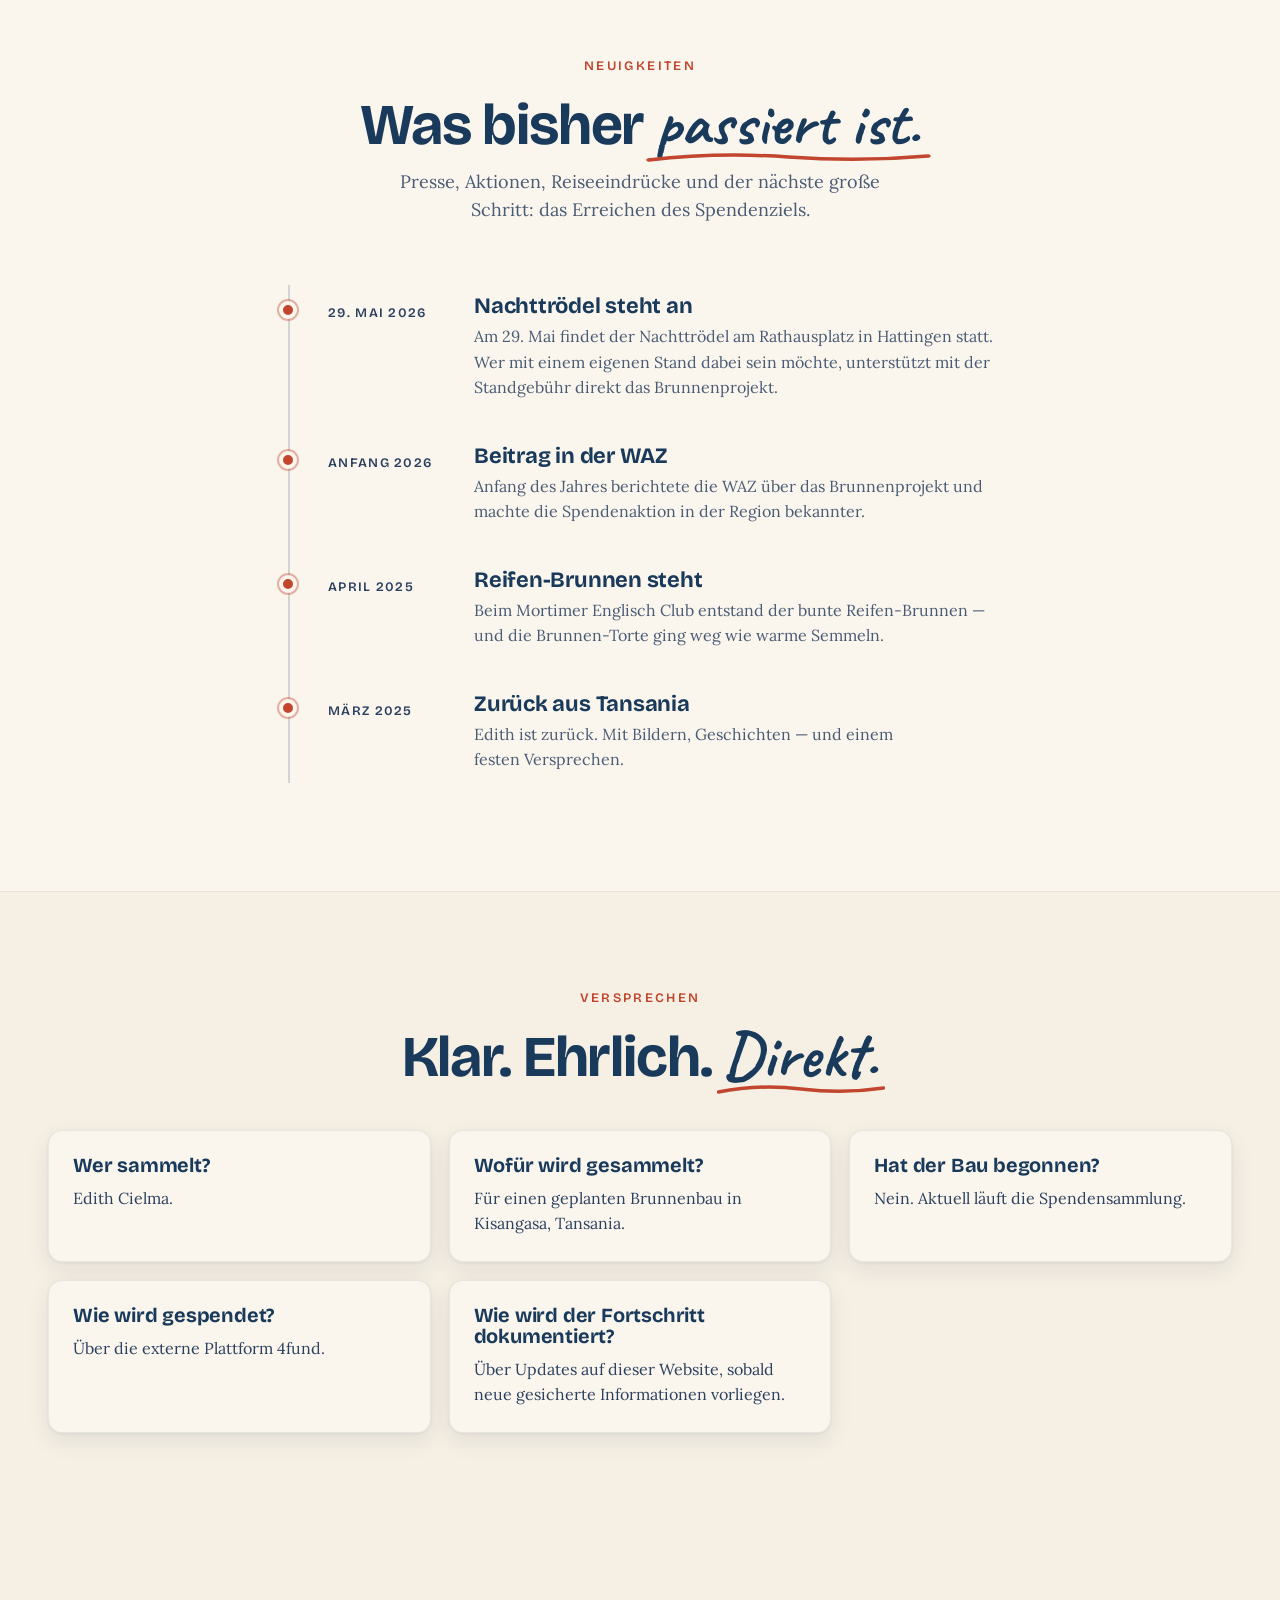
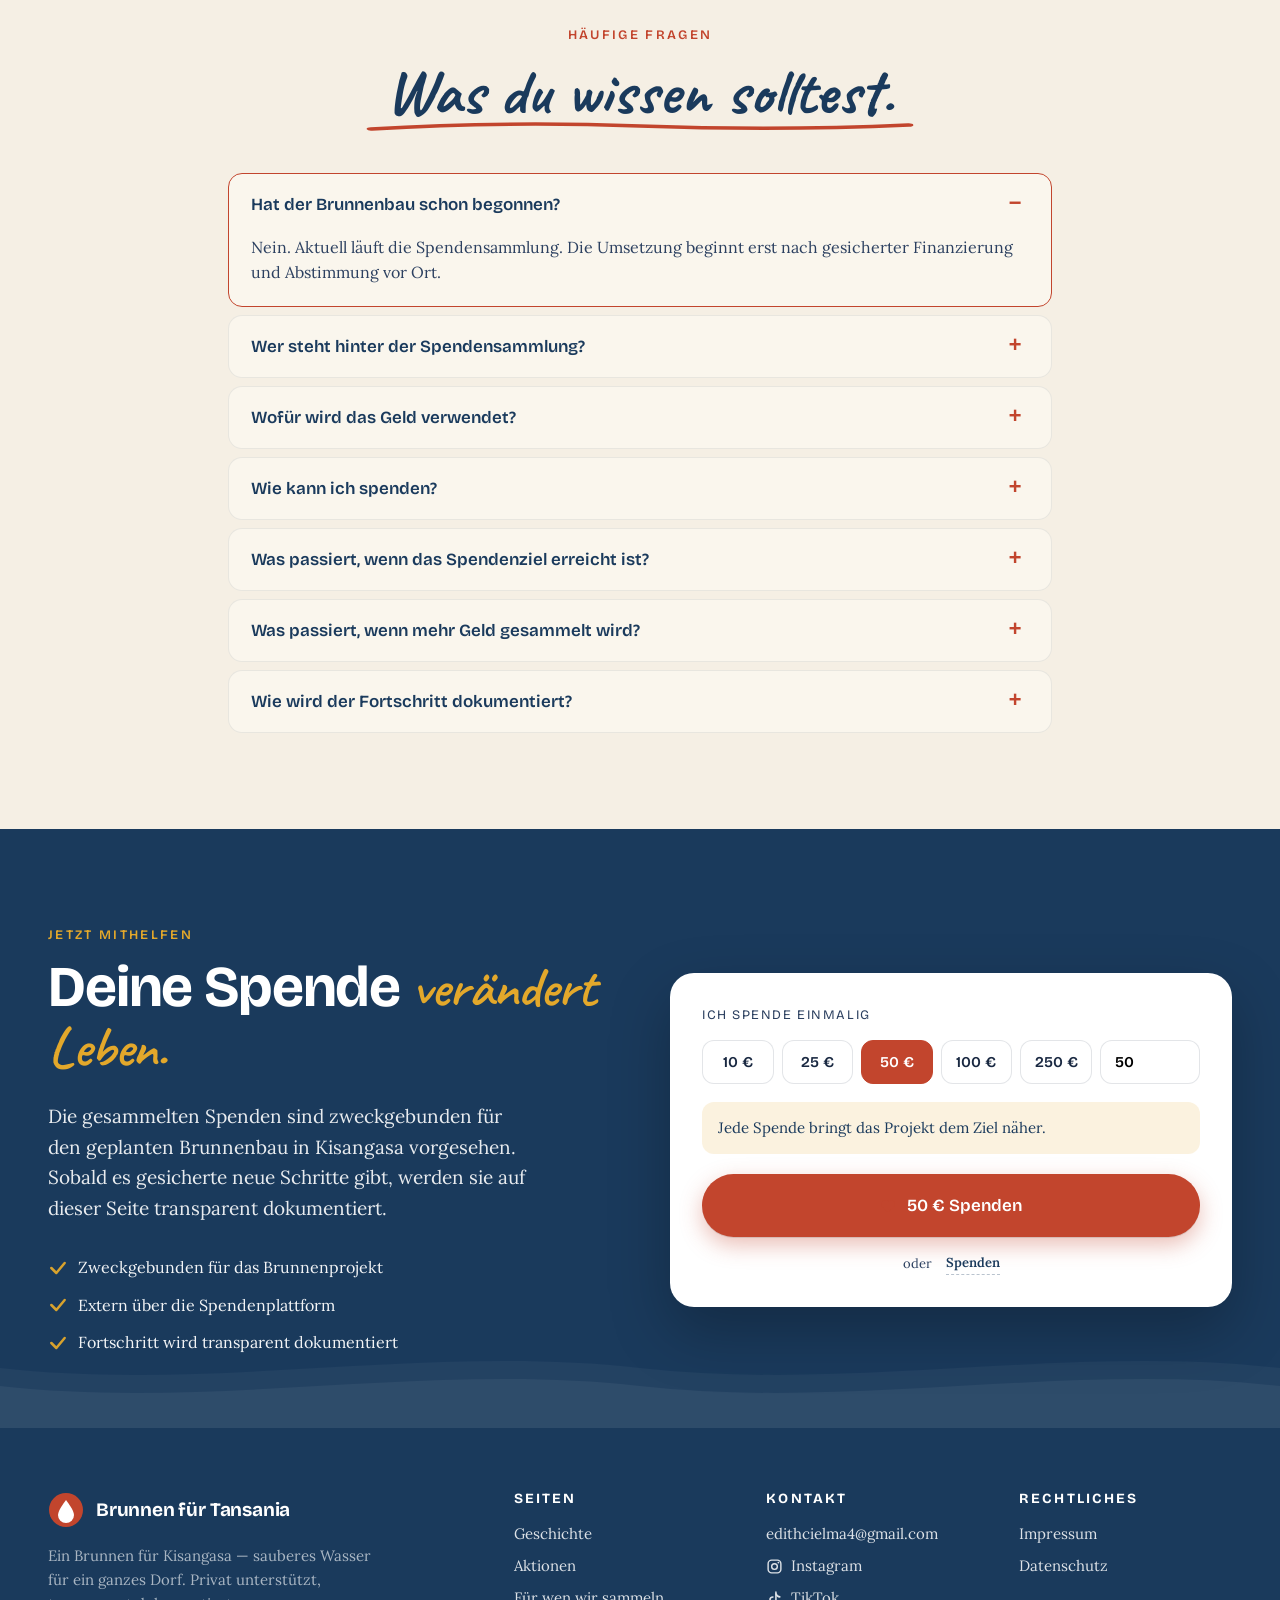
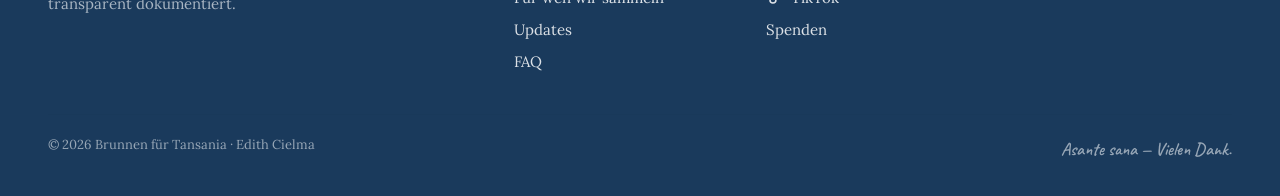
==== commit 5951dff5: "Update donation links and help page" ====
--- a/index.html
+++ b/index.html
@@ -158,7 +158,7 @@
           <div class="hero-cta-row">
             <a href="https://4fund.com/de/yhn7nt?utm_source=ig&utm_medium=social&utm_content=link_in_bio&fbclid=PAdGRleARkhwRleHRuA2FlbQIxMQBzcnRjBmFwcF9pZA8xMjQwMjQ1NzQyODc0MTQAAadxLTn0RMiM_cF4spRfqvKI5ZluJ6rOpw2im27KDv0Z7N9_gJL4AGkHdq9Aow_aem_ghL43DMcSc4AULmgLW4beg" target="_blank" rel="noopener noreferrer" class="btn btn-primary">
               <svg class="heart-svg" width="18" height="18" viewBox="0 0 24 24" fill="currentColor" aria-hidden="true"><path d="M12 21s-7.5-4.7-9.6-9.4C.8 7.5 4 3 8.4 3c2 0 3.2.9 3.6 2 .4-1.1 1.6-2 3.6-2 4.4 0 7.6 4.5 6 8.6C19.5 16.3 12 21 12 21z"/></svg>
-              <span data-i18n="hero.cta.donate">Jetzt spenden</span>
+              <span data-i18n="hero.cta.donate">Spenden</span>
             </a>
             <a href="#brunnenbau" class="btn btn-ghost" data-i18n="hero.cta.story">Projekt verstehen</a>
           </div>
@@ -313,16 +313,6 @@
         </article>
       </div>
 
-      <div class="center events-foot">
-        <p class="hand" data-i18n="events.idea">Du hast eine Idee für eine Aktion?</p>
-        <a href="/kontakt.html" class="btn btn-blue" data-i18n="events.contact">Schreib uns →</a>
-      </div>
-    </div>
-  </section>
-
-  <!-- ── PROJEKTPLAN ── -->
-  <section id="brunnenbau" class="build-section" data-screen-label="Build">
-    <div class="wrap">
       <div class="planned-action">
         <div class="planned-action-media">
           <button class="image-zoom-trigger" type="button" data-lightbox-src="/images/image-16.jpg" data-lightbox-alt="Nachttrödel zugunsten des Brunnenprojekts" aria-label="Bild Nachttrödel vergrößern">
@@ -343,6 +333,16 @@
         </div>
       </div>
 
+      <div class="center events-foot">
+        <p class="hand" data-i18n="events.idea">Du hast eine Idee für eine Aktion?</p>
+        <a href="/kontakt.html" class="btn btn-blue" data-i18n="events.contact">Schreib uns →</a>
+      </div>
+    </div>
+  </section>
+
+  <!-- ── PROJEKTPLAN ── -->
+  <section id="brunnenbau" class="build-section" data-screen-label="Build">
+    <div class="wrap">
       <div class="center build-head">
         <div class="eyebrow" data-i18n="build.eyebrow">Projektplan</div>
         <h2>
@@ -462,10 +462,6 @@
           <h3 data-i18n="transparency.q5">Wie wird der Fortschritt dokumentiert?</h3>
           <p data-i18n="transparency.a5">Über Updates auf dieser Website, sobald neue gesicherte Informationen vorliegen.</p>
         </div>
-        <div class="transparency-card">
-          <h3 data-i18n="transparency.q6">Spendenbescheinigung</h3>
-          <p data-i18n="transparency.a6">Informationen zur Spendenbescheinigung werden transparent bereitgestellt.</p>
-        </div>
       </div>
     </div>
   </section>
@@ -505,7 +501,7 @@
             </div>
             <div class="trust-item">
               <svg width="20" height="20" viewBox="0 0 24 24" fill="none" stroke="var(--gold)" stroke-width="3" stroke-linecap="round" stroke-linejoin="round" aria-hidden="true"><polyline points="4 12 10 18 20 6"/></svg>
-              <span data-i18n="cta.trust.2">Informationen zur Spendenbescheinigung werden bereitgestellt</span>
+              <span data-i18n="cta.trust.2">Extern über die Spendenplattform</span>
             </div>
             <div class="trust-item">
               <svg width="20" height="20" viewBox="0 0 24 24" fill="none" stroke="var(--gold)" stroke-width="3" stroke-linecap="round" stroke-linejoin="round" aria-hidden="true"><polyline points="4 12 10 18 20 6"/></svg>
@@ -529,18 +525,18 @@
           </div>
           <a id="donate-submit" href="https://4fund.com/de/yhn7nt?utm_source=ig&utm_medium=social&utm_content=link_in_bio&fbclid=PAdGRleARkhwRleHRuA2FlbQIxMQBzcnRjBmFwcF9pZA8xMjQwMjQ1NzQyODc0MTQAAadxLTn0RMiM_cF4spRfqvKI5ZluJ6rOpw2im27KDv0Z7N9_gJL4AGkHdq9Aow_aem_ghL43DMcSc4AULmgLW4beg" target="_blank" rel="noopener noreferrer" class="btn btn-primary donate-submit">
             <svg class="heart-svg" width="18" height="18" viewBox="0 0 24 24" fill="currentColor" aria-hidden="true"><path d="M12 21s-7.5-4.7-9.6-9.4C.8 7.5 4 3 8.4 3c2 0 3.2.9 3.6 2 .4-1.1 1.6-2 3.6-2 4.4 0 7.6 4.5 6 8.6C19.5 16.3 12 21 12 21z"/></svg>
-            <span><span id="donate-btn-amount">50</span> € <span data-i18n="cta.submit">spenden</span></span>
+            <span><span id="donate-btn-amount">50</span> € <span data-i18n="cta.submit">Spenden</span></span>
           </a>
           <div class="donate-methods">
             <span data-i18n="cta.or">oder</span>
-            <a href="https://4fund.com/de/yhn7nt?utm_source=ig&utm_medium=social&utm_content=link_in_bio&fbclid=PAdGRleARkhwRleHRuA2FlbQIxMQBzcnRjBmFwcF9pZA8xMjQwMjQ1NzQyODc0MTQAAadxLTn0RMiM_cF4spRfqvKI5ZluJ6rOpw2im27KDv0Z7N9_gJL4AGkHdq9Aow_aem_ghL43DMcSc4AULmgLW4beg" target="_blank" rel="noopener noreferrer" class="donate-method">4fund.com</a>
-          </div>
-        </div>
-      </div>
-    </div>
-  </section>
-
-  <a href="https://4fund.com/de/yhn7nt?utm_source=ig&utm_medium=social&utm_content=link_in_bio&fbclid=PAdGRleARkhwRleHRuA2FlbQIxMQBzcnRjBmFwcF9pZA8xMjQwMjQ1NzQyODc0MTQAAadxLTn0RMiM_cF4spRfqvKI5ZluJ6rOpw2im27KDv0Z7N9_gJL4AGkHdq9Aow_aem_ghL43DMcSc4AULmgLW4beg" target="_blank" rel="noopener noreferrer" class="floating-donate" id="floating-donate" data-i18n="floating.donate">Jetzt spenden →</a>
+            <a href="https://4fund.com/de/yhn7nt?utm_source=ig&utm_medium=social&utm_content=link_in_bio&fbclid=PAdGRleARkhwRleHRuA2FlbQIxMQBzcnRjBmFwcF9pZA8xMjQwMjQ1NzQyODc0MTQAAadxLTn0RMiM_cF4spRfqvKI5ZluJ6rOpw2im27KDv0Z7N9_gJL4AGkHdq9Aow_aem_ghL43DMcSc4AULmgLW4beg" target="_blank" rel="noopener noreferrer" class="donate-method">Spenden</a>
+          </div>
+        </div>
+      </div>
+    </div>
+  </section>
+
+  <a href="https://4fund.com/de/yhn7nt?utm_source=ig&utm_medium=social&utm_content=link_in_bio&fbclid=PAdGRleARkhwRleHRuA2FlbQIxMQBzcnRjBmFwcF9pZA8xMjQwMjQ1NzQyODc0MTQAAadxLTn0RMiM_cF4spRfqvKI5ZluJ6rOpw2im27KDv0Z7N9_gJL4AGkHdq9Aow_aem_ghL43DMcSc4AULmgLW4beg" target="_blank" rel="noopener noreferrer" class="floating-donate" id="floating-donate" data-i18n="floating.donate">Spenden</a>
 
   <!-- ── FOOTER ── -->
   <footer id="kontakt" data-screen-label="Footer">
@@ -578,7 +574,7 @@
               <svg viewBox="0 0 24 24" aria-hidden="true"><path d="M14 3v11.2a4.2 4.2 0 1 1-4.2-4.2" fill="none" stroke="currentColor" stroke-width="2.2" stroke-linecap="round" stroke-linejoin="round"/><path d="M14 5.5c1.1 2.6 3 4 5.5 4.2" fill="none" stroke="currentColor" stroke-width="2.2" stroke-linecap="round" stroke-linejoin="round"/></svg>
               <span>TikTok</span>
             </a>
-            <a href="https://4fund.com/de/yhn7nt?utm_source=ig&utm_medium=social&utm_content=link_in_bio&fbclid=PAdGRleARkhwRleHRuA2FlbQIxMQBzcnRjBmFwcF9pZA8xMjQwMjQ1NzQyODc0MTQAAadxLTn0RMiM_cF4spRfqvKI5ZluJ6rOpw2im27KDv0Z7N9_gJL4AGkHdq9Aow_aem_ghL43DMcSc4AULmgLW4beg" target="_blank" rel="noopener noreferrer">4fund.com</a>
+            <a href="https://4fund.com/de/yhn7nt?utm_source=ig&utm_medium=social&utm_content=link_in_bio&fbclid=PAdGRleARkhwRleHRuA2FlbQIxMQBzcnRjBmFwcF9pZA8xMjQwMjQ1NzQyODc0MTQAAadxLTn0RMiM_cF4spRfqvKI5ZluJ6rOpw2im27KDv0Z7N9_gJL4AGkHdq9Aow_aem_ghL43DMcSc4AULmgLW4beg" target="_blank" rel="noopener noreferrer">Spenden</a>
           </div>
         </div>
         <div>
@@ -586,7 +582,6 @@
           <div class="footer-col-list">
             <a href="/impressum/" data-i18n="footer.imprint">Impressum</a>
             <a href="/datenschutz/" data-i18n="footer.privacy">Datenschutz</a>
-            <a href="/spendenbescheinigung.html" data-i18n="footer.receipt">Spendenbescheinigung</a>
           </div>
         </div>
       </div>
--- a/styles.css
+++ b/styles.css
@@ -1709,11 +1709,21 @@
     justify-content: flex-start;
     gap: 4px;
     overflow-y: auto;
-    transform: translateX(105%);
-    transition: transform .32s cubic-bezier(.4,.0,.2,1);
+    opacity: 0;
+    visibility: hidden;
+    pointer-events: none;
+    transform: translateY(-8px) scale(.98);
+    transform-origin: top right;
+    transition: opacity .22s ease, transform .28s cubic-bezier(.2,.8,.2,1), visibility 0s .22s;
     z-index: 60;
   }
-  .nav-links.open { transform: translateX(0); }
+  .nav-links.open {
+    opacity: 1;
+    visibility: visible;
+    pointer-events: auto;
+    transform: translateY(0) scale(1);
+    transition: opacity .22s ease, transform .28s cubic-bezier(.2,.8,.2,1), visibility 0s;
+  }
 
   .nav-links a:not(.btn) {
     display: block;
@@ -1744,7 +1754,9 @@
     content: '';
     position: fixed;
     inset: 0;
-    background: rgba(26,41,66,.45);
+    background: rgba(26,41,66,.18);
+    backdrop-filter: blur(2px);
+    -webkit-backdrop-filter: blur(2px);
     z-index: 55;
     pointer-events: none;
     animation: navFade .25s ease both;
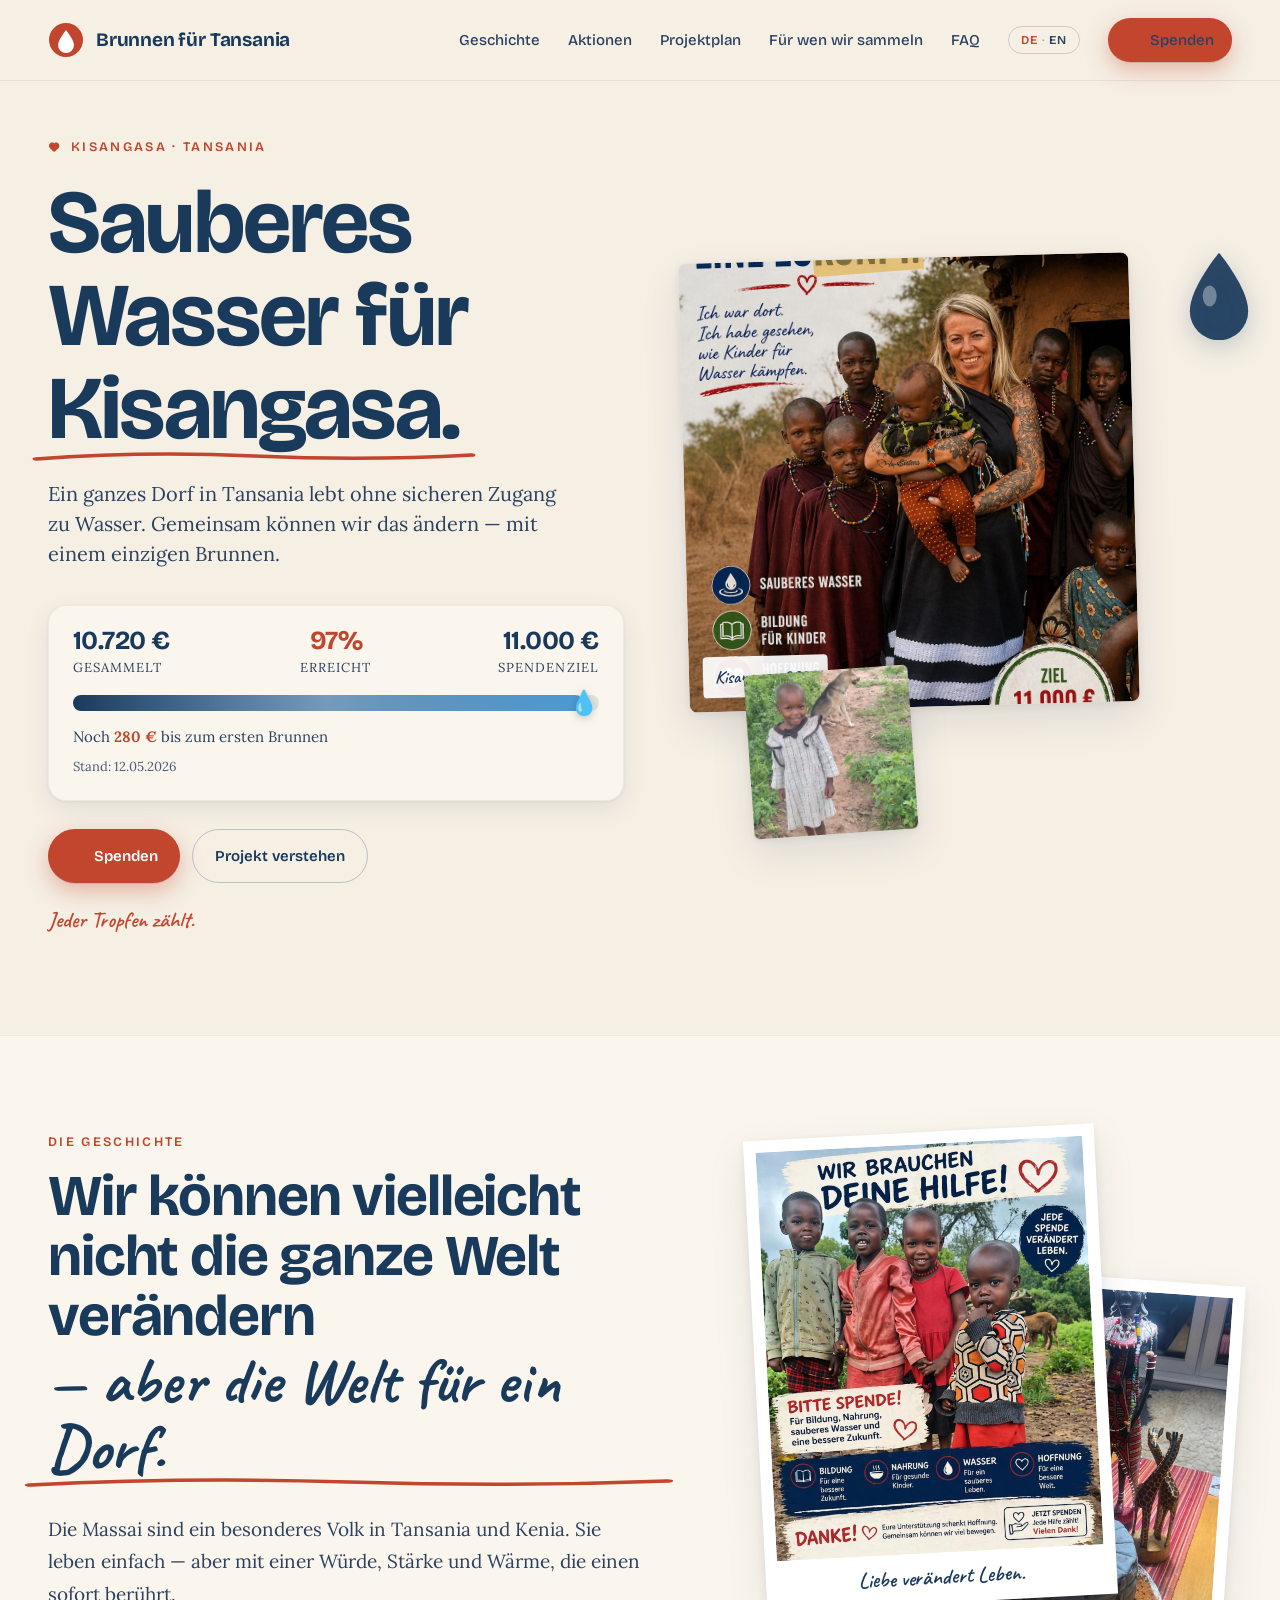
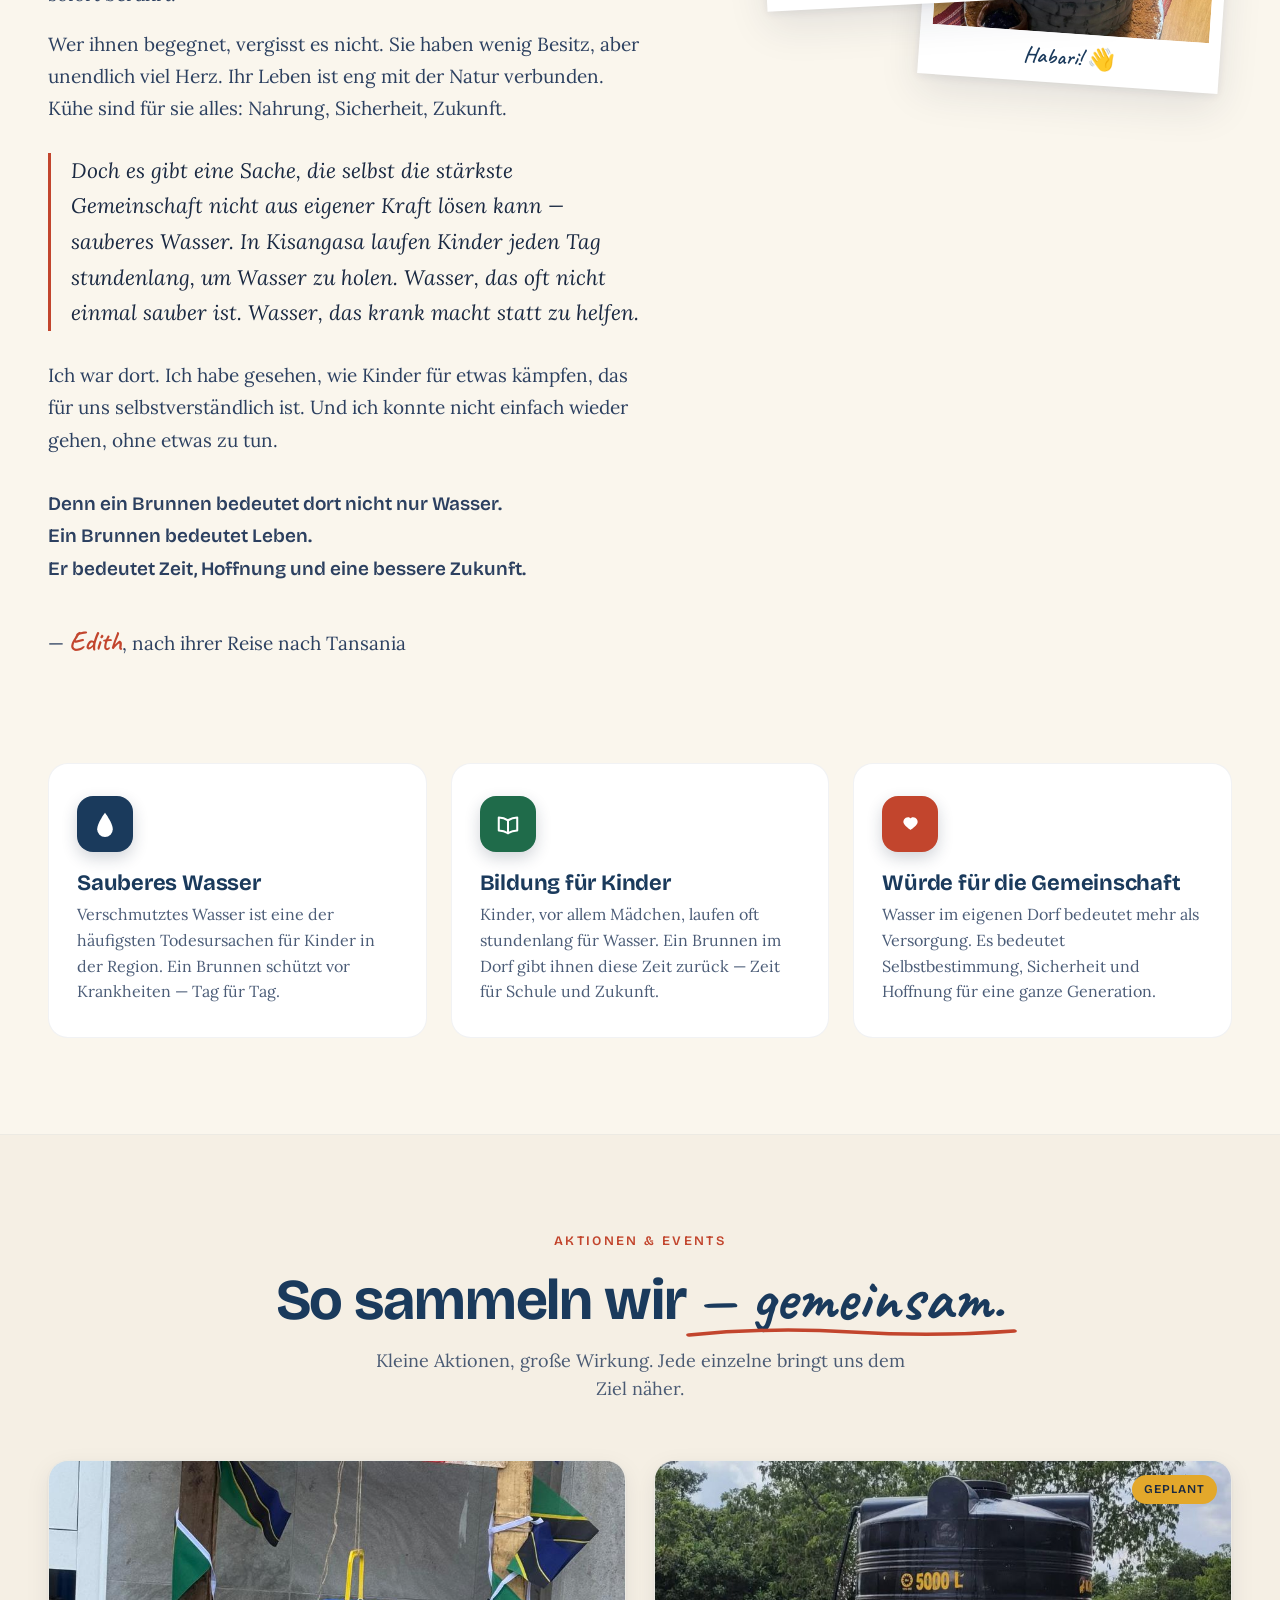
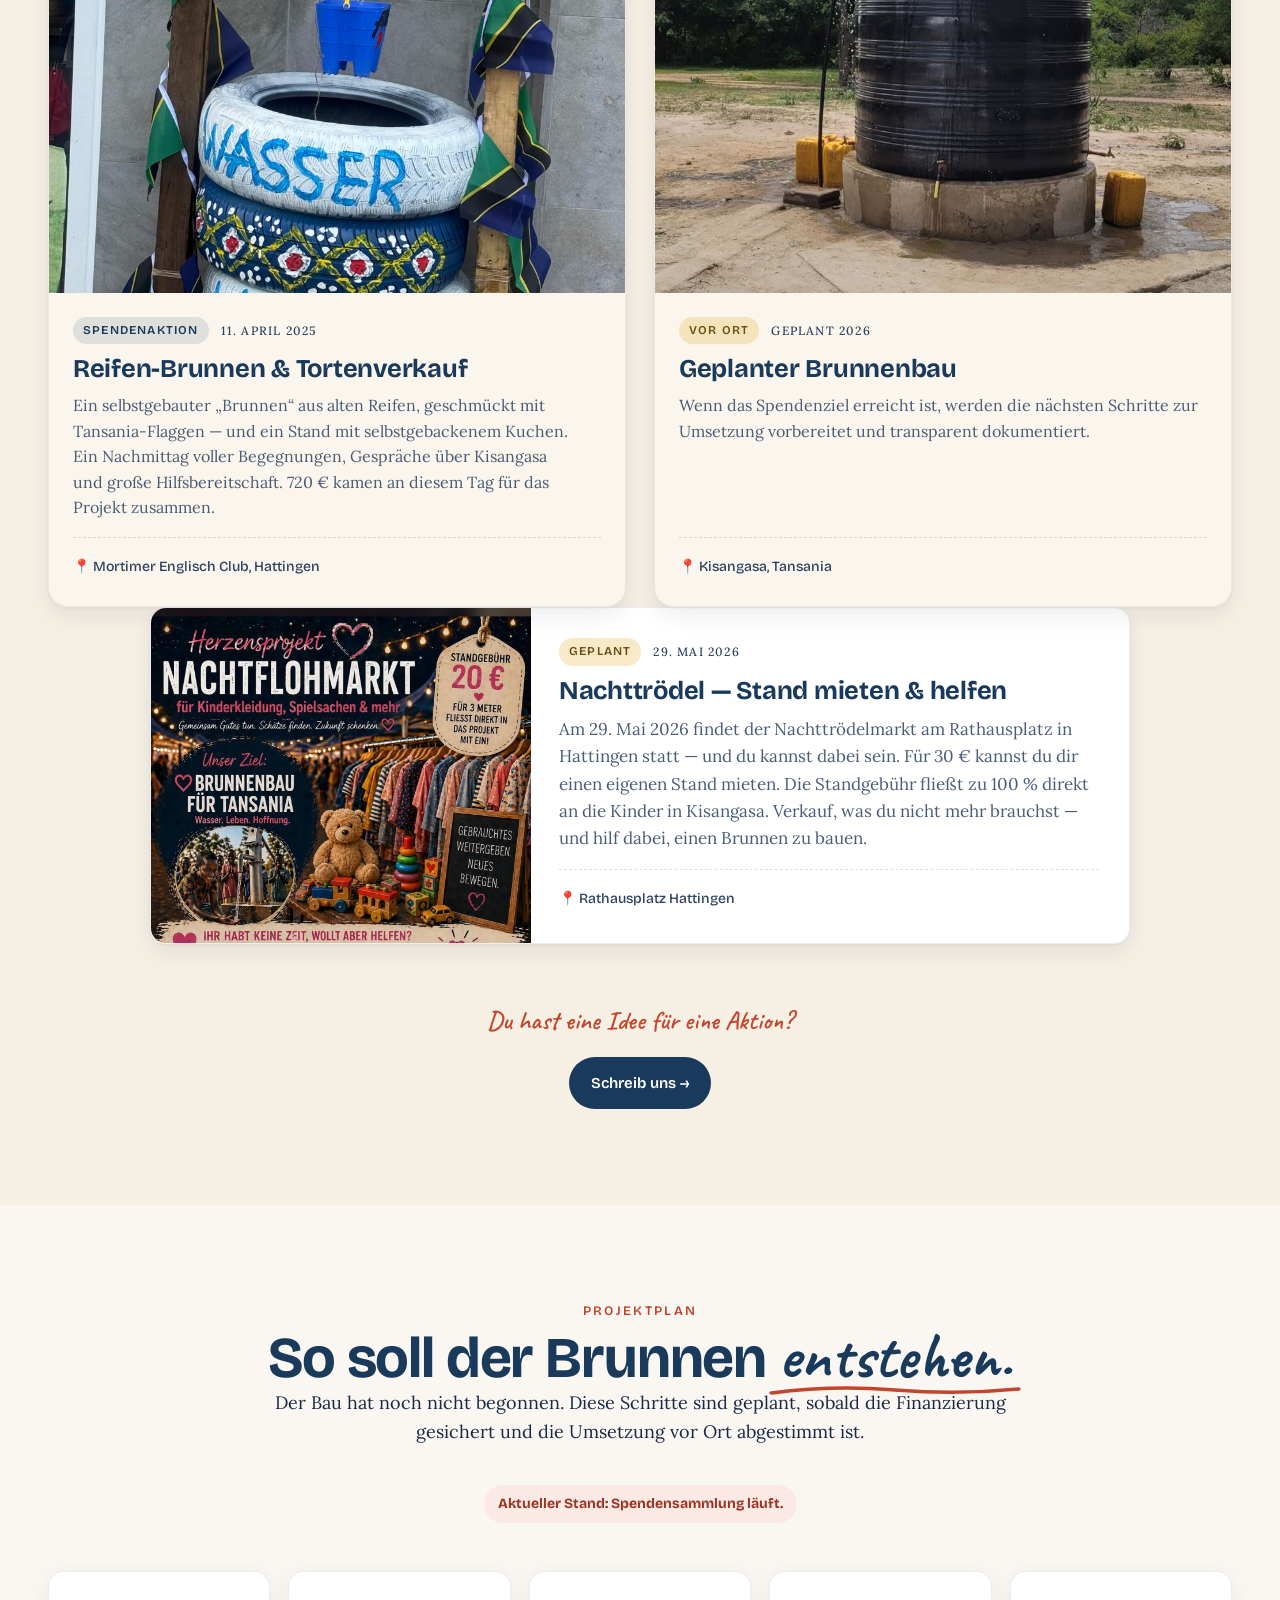
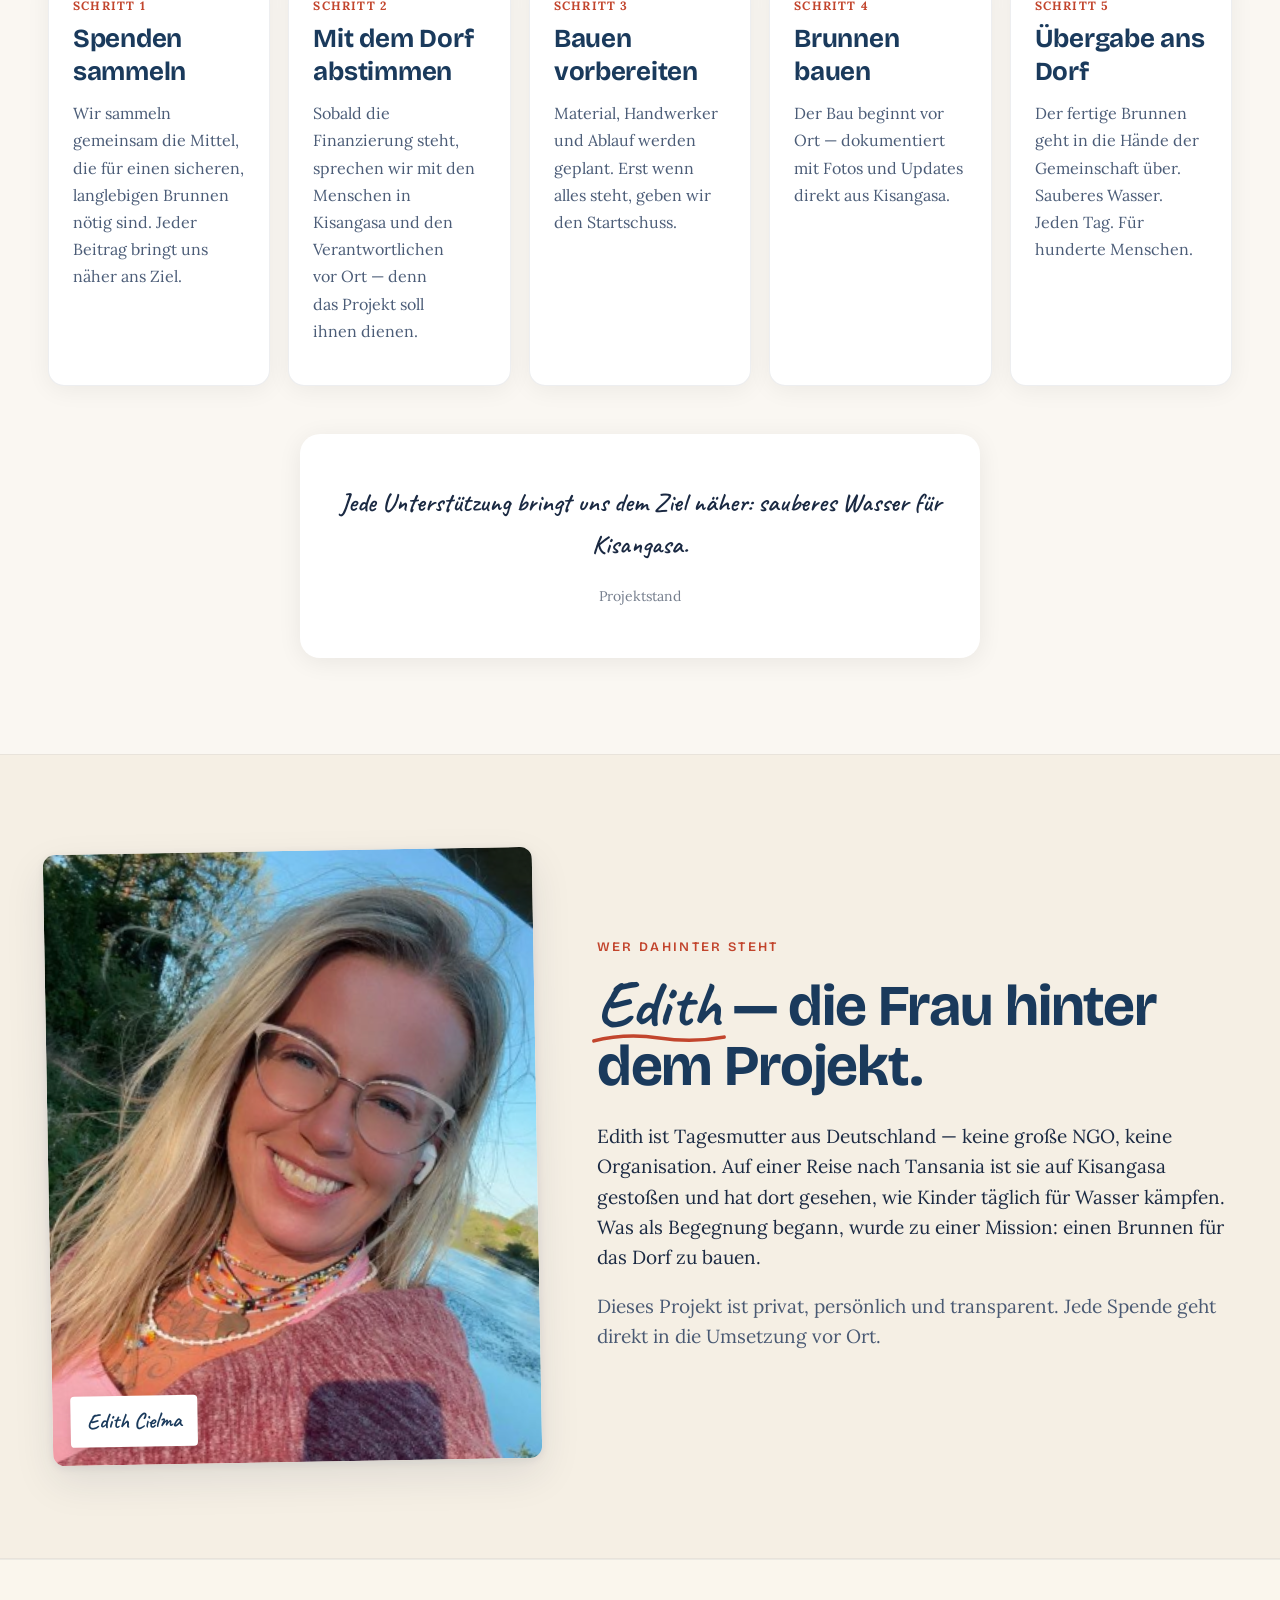
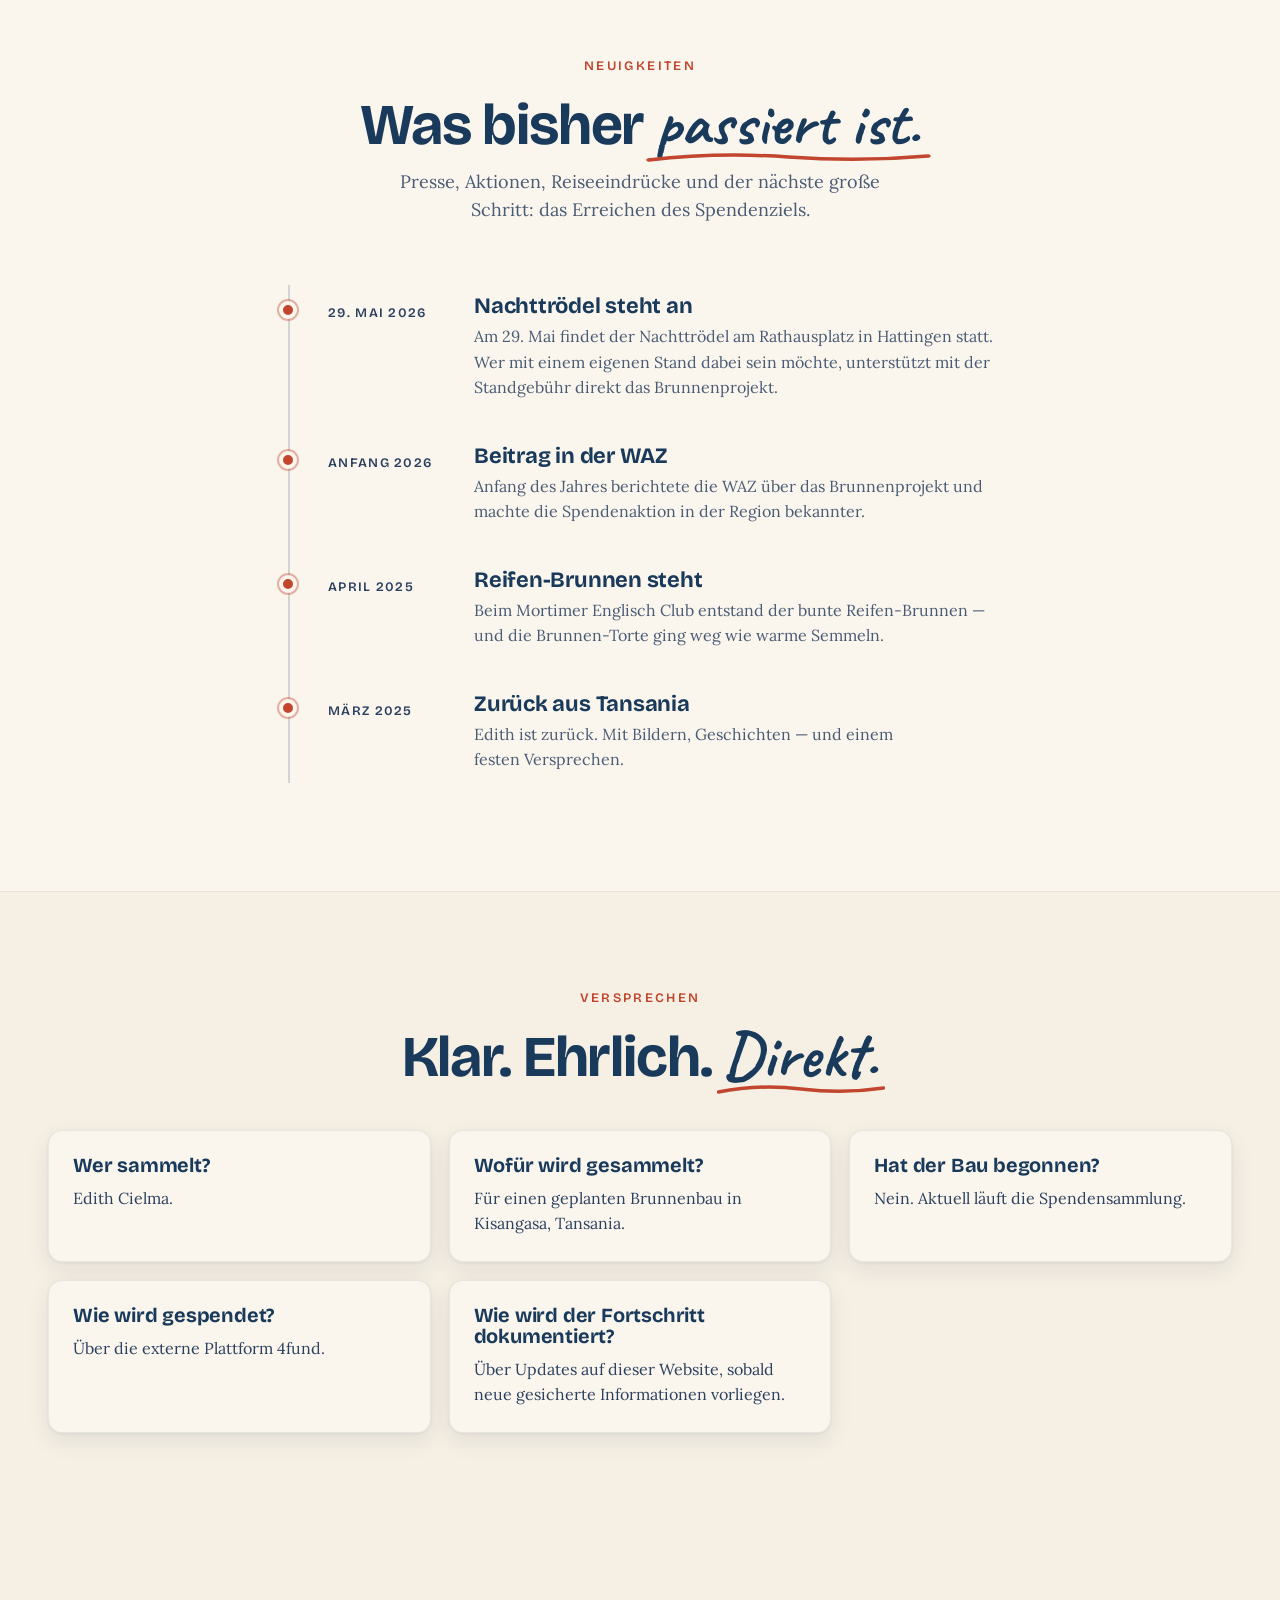
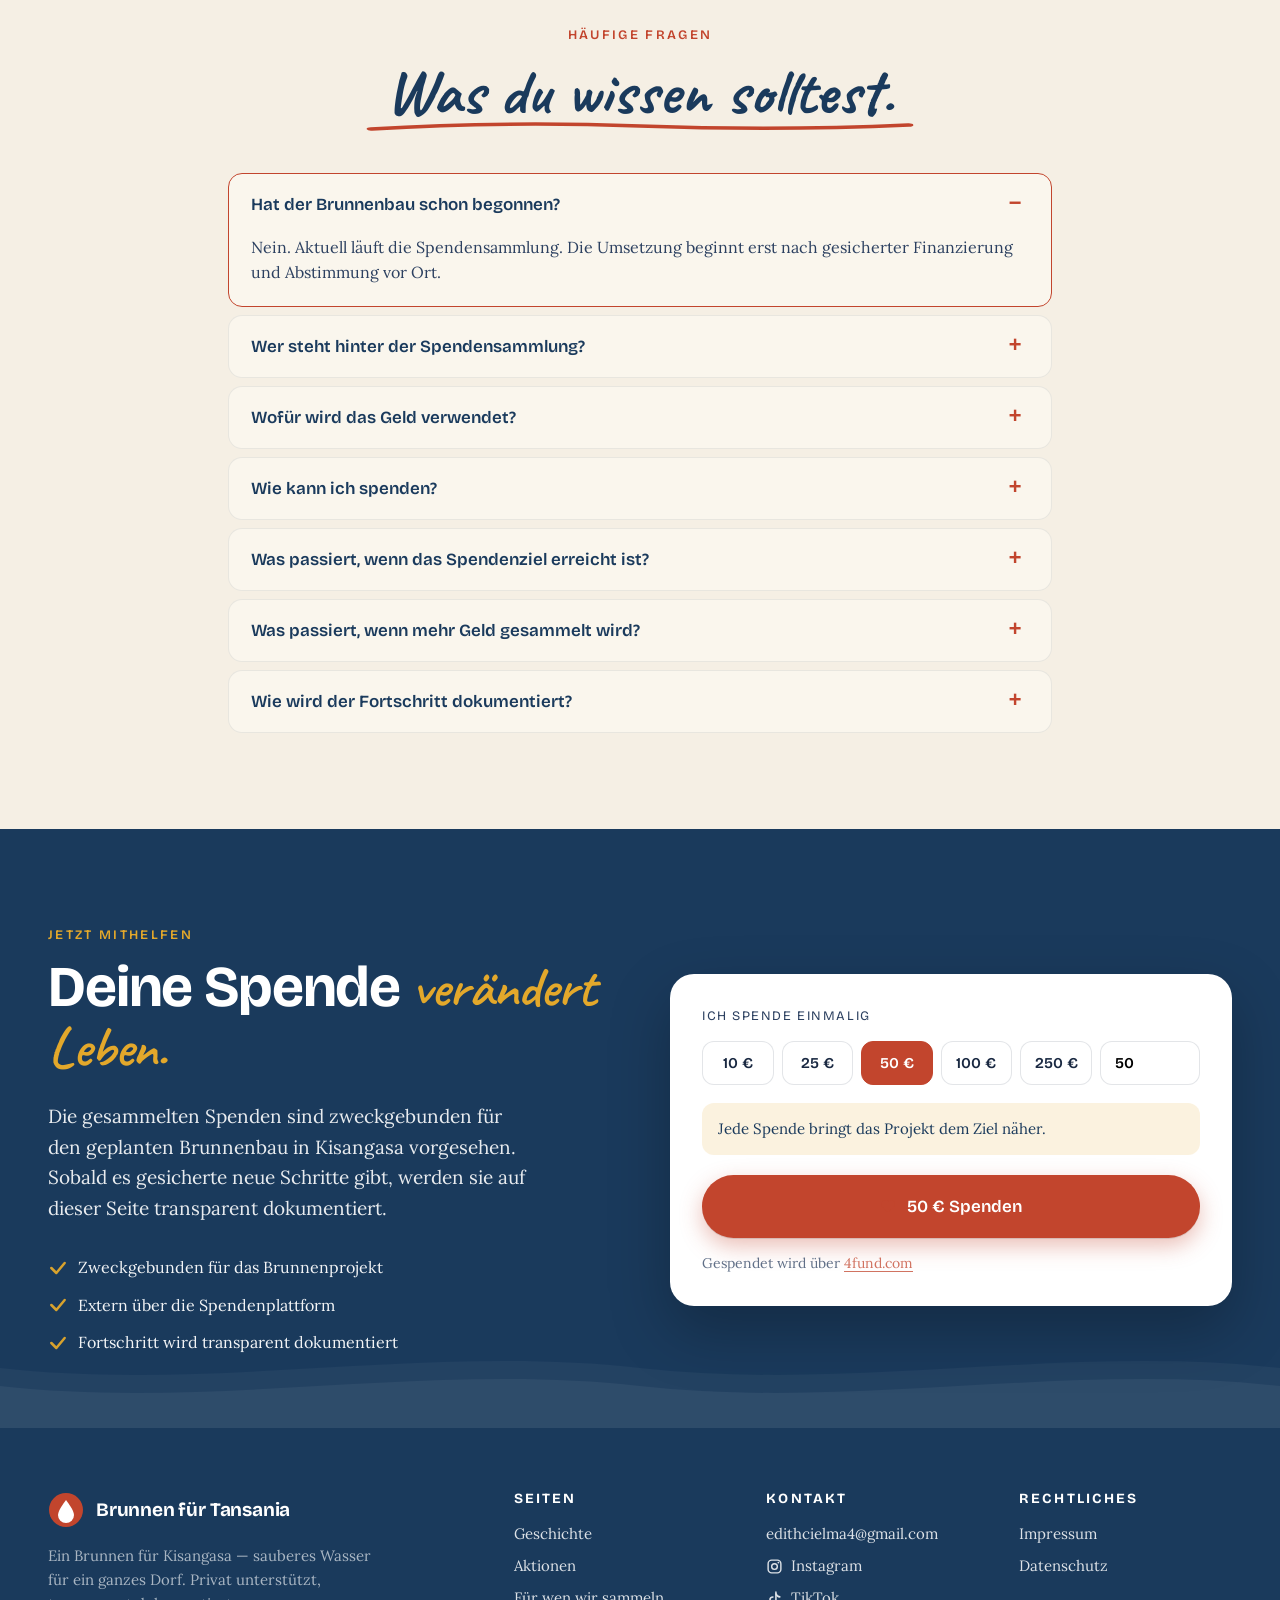
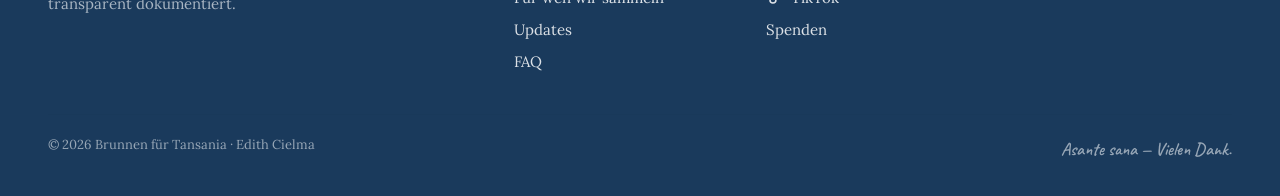
==== commit 3f5c170b: "Refine mobile menu and donation CTA" ====
--- a/index.html
+++ b/index.html
@@ -527,10 +527,7 @@
             <svg class="heart-svg" width="18" height="18" viewBox="0 0 24 24" fill="currentColor" aria-hidden="true"><path d="M12 21s-7.5-4.7-9.6-9.4C.8 7.5 4 3 8.4 3c2 0 3.2.9 3.6 2 .4-1.1 1.6-2 3.6-2 4.4 0 7.6 4.5 6 8.6C19.5 16.3 12 21 12 21z"/></svg>
             <span><span id="donate-btn-amount">50</span> € <span data-i18n="cta.submit">Spenden</span></span>
           </a>
-          <div class="donate-methods">
-            <span data-i18n="cta.or">oder</span>
-            <a href="https://4fund.com/de/yhn7nt?utm_source=ig&utm_medium=social&utm_content=link_in_bio&fbclid=PAdGRleARkhwRleHRuA2FlbQIxMQBzcnRjBmFwcF9pZA8xMjQwMjQ1NzQyODc0MTQAAadxLTn0RMiM_cF4spRfqvKI5ZluJ6rOpw2im27KDv0Z7N9_gJL4AGkHdq9Aow_aem_ghL43DMcSc4AULmgLW4beg" target="_blank" rel="noopener noreferrer" class="donate-method">Spenden</a>
-          </div>
+          <p class="cta-note" data-i18n-html="cta.note">Gespendet wird über <a href="https://4fund.com/de/yhn7nt?utm_source=ig&utm_medium=social&utm_content=link_in_bio&fbclid=PAdGRleARkhwRleHRuA2FlbQIxMQBzcnRjBmFwcF9pZA8xMjQwMjQ1NzQyODc0MTQAAadxLTn0RMiM_cF4spRfqvKI5ZluJ6rOpw2im27KDv0Z7N9_gJL4AGkHdq9Aow_aem_ghL43DMcSc4AULmgLW4beg" target="_blank" rel="noopener noreferrer">4fund.com</a></p>
         </div>
       </div>
     </div>
--- a/styles.css
+++ b/styles.css
@@ -334,6 +334,19 @@
   color: var(--ink-soft);
   font-size: 19px;
   line-height: 1.6;
+}
+.cta-note,
+.help-cta .cta-note {
+  margin-top: 14px;
+  margin-bottom: 0;
+  font-size: 14px;
+  color: var(--ink-soft);
+  opacity: 0.75;
+}
+.cta-note a {
+  color: var(--terracotta);
+  text-decoration: underline;
+  text-underline-offset: 3px;
 }
 @media (max-width: 960px) {
   .people-grid {
@@ -1692,18 +1705,21 @@
 @media (max-width: 860px) {
   .nav-burger { display: inline-flex; }
 
-  /* Nav-Links als Off-Canvas-Drawer */
+  /* Nav-Links als kompaktes Dropdown-Panel */
   .nav-links {
     position: fixed;
-    top: 0;
-    right: 0;
-    width: min(86vw, 360px);
-    height: 100vh;
-    height: 100dvh;
+    top: 72px;
+    right: 16px;
+    left: auto;
+    bottom: auto;
+    width: min(86vw, 320px);
+    height: auto;
+    max-height: calc(100vh - 96px);
     background: var(--paper);
-    border-left: 1px solid color-mix(in oklab, var(--ink) 10%, transparent);
-    box-shadow: -10px 0 40px rgba(26,41,66,.15);
-    padding: 88px 28px 32px;
+    border: 1px solid color-mix(in oklab, var(--ink) 10%, transparent);
+    border-radius: 18px;
+    box-shadow: 0 16px 48px rgba(26,41,66,0.18), 0 4px 12px rgba(26,41,66,0.08);
+    padding: 24px 22px;
     flex-direction: column;
     align-items: stretch;
     justify-content: flex-start;
@@ -1712,9 +1728,9 @@
     opacity: 0;
     visibility: hidden;
     pointer-events: none;
-    transform: translateY(-8px) scale(.98);
+    transform: translateY(-12px) scale(.96);
     transform-origin: top right;
-    transition: opacity .22s ease, transform .28s cubic-bezier(.2,.8,.2,1), visibility 0s .22s;
+    transition: opacity .2s ease, transform .26s cubic-bezier(.2,.8,.2,1), visibility 0s linear .22s;
     z-index: 60;
   }
   .nav-links.open {
@@ -1722,7 +1738,7 @@
     visibility: visible;
     pointer-events: auto;
     transform: translateY(0) scale(1);
-    transition: opacity .22s ease, transform .28s cubic-bezier(.2,.8,.2,1), visibility 0s;
+    transition: opacity .2s ease, transform .26s cubic-bezier(.2,.8,.2,1), visibility 0s linear 0s;
   }
 
   .nav-links a:not(.btn) {
@@ -1754,15 +1770,12 @@
     content: '';
     position: fixed;
     inset: 0;
-    background: rgba(26,41,66,.18);
-    backdrop-filter: blur(2px);
-    -webkit-backdrop-filter: blur(2px);
+    background: rgba(245, 239, 228, 0.35);
+    backdrop-filter: blur(6px);
+    -webkit-backdrop-filter: blur(6px);
     z-index: 55;
     pointer-events: none;
     animation: navFade .25s ease both;
-  }
-  body.nav-open {
-    overflow: hidden;
   }
   @keyframes navFade {
     from { opacity: 0; }
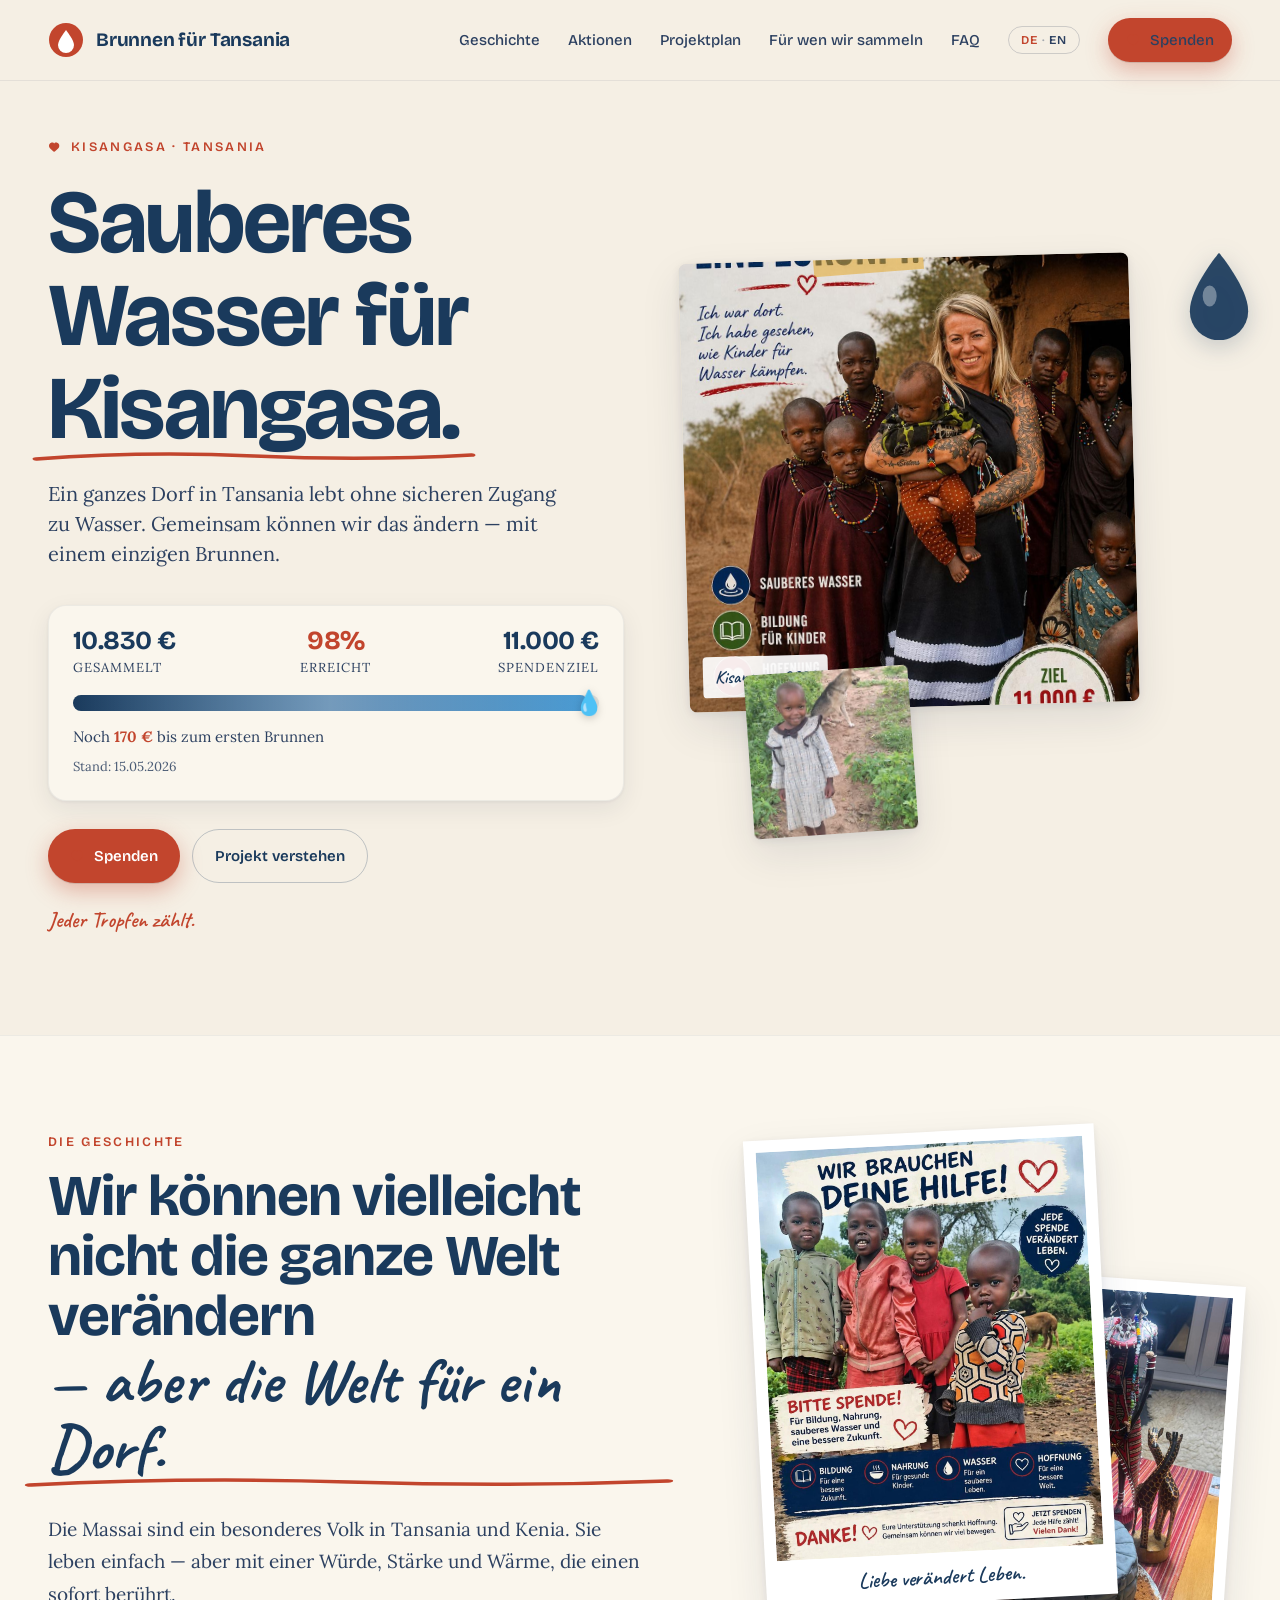
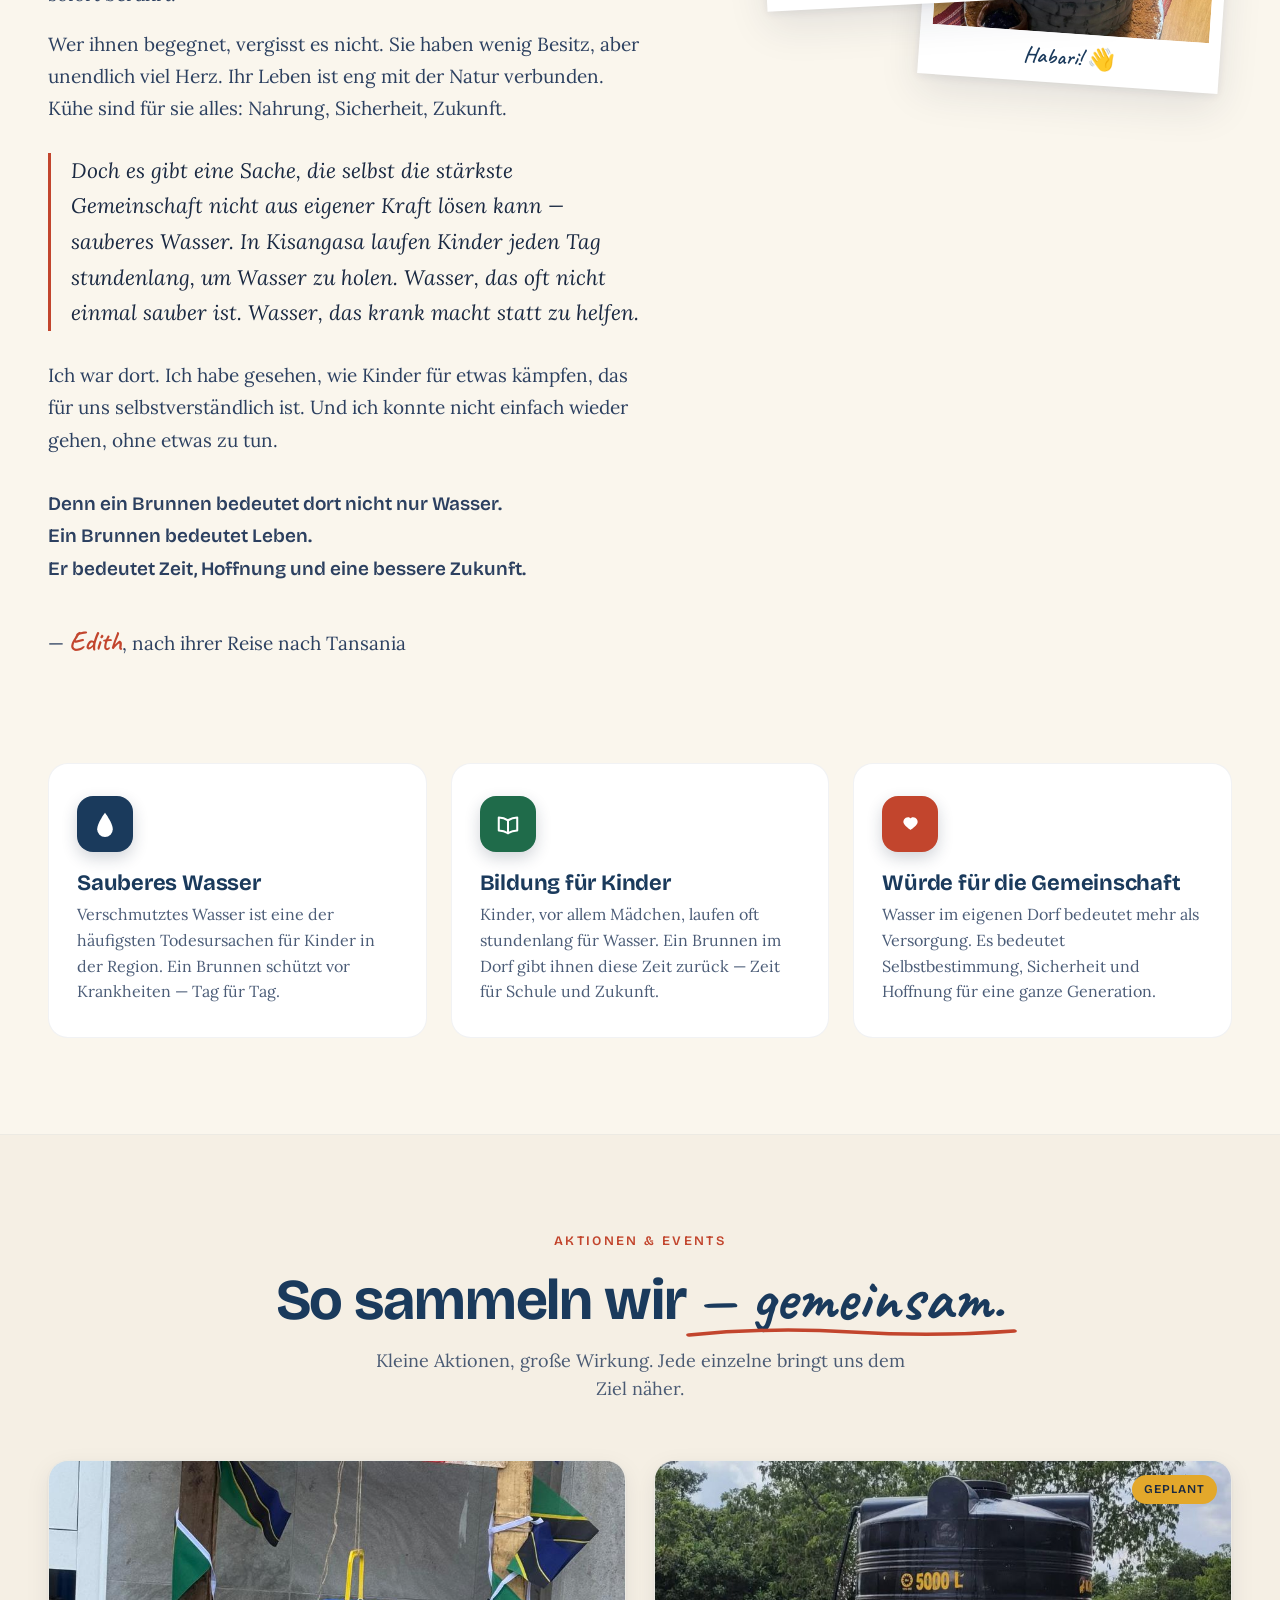
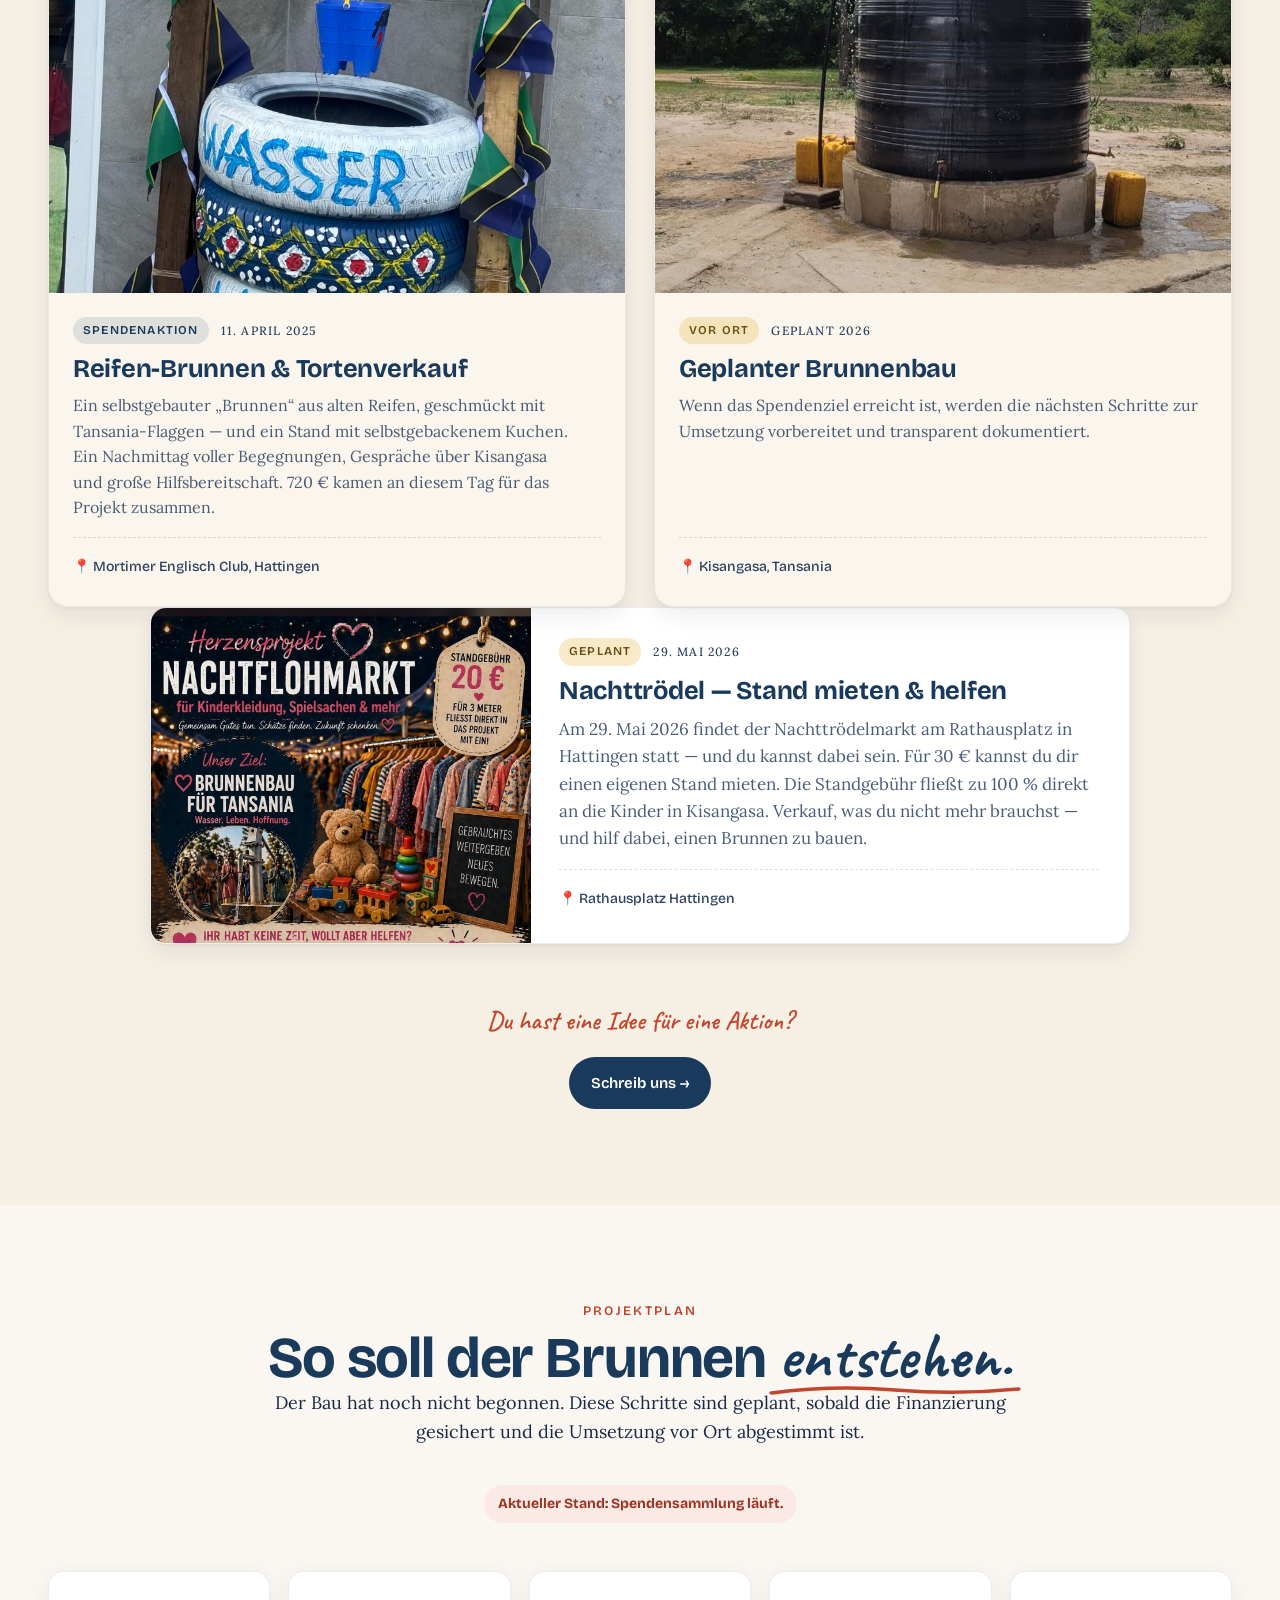
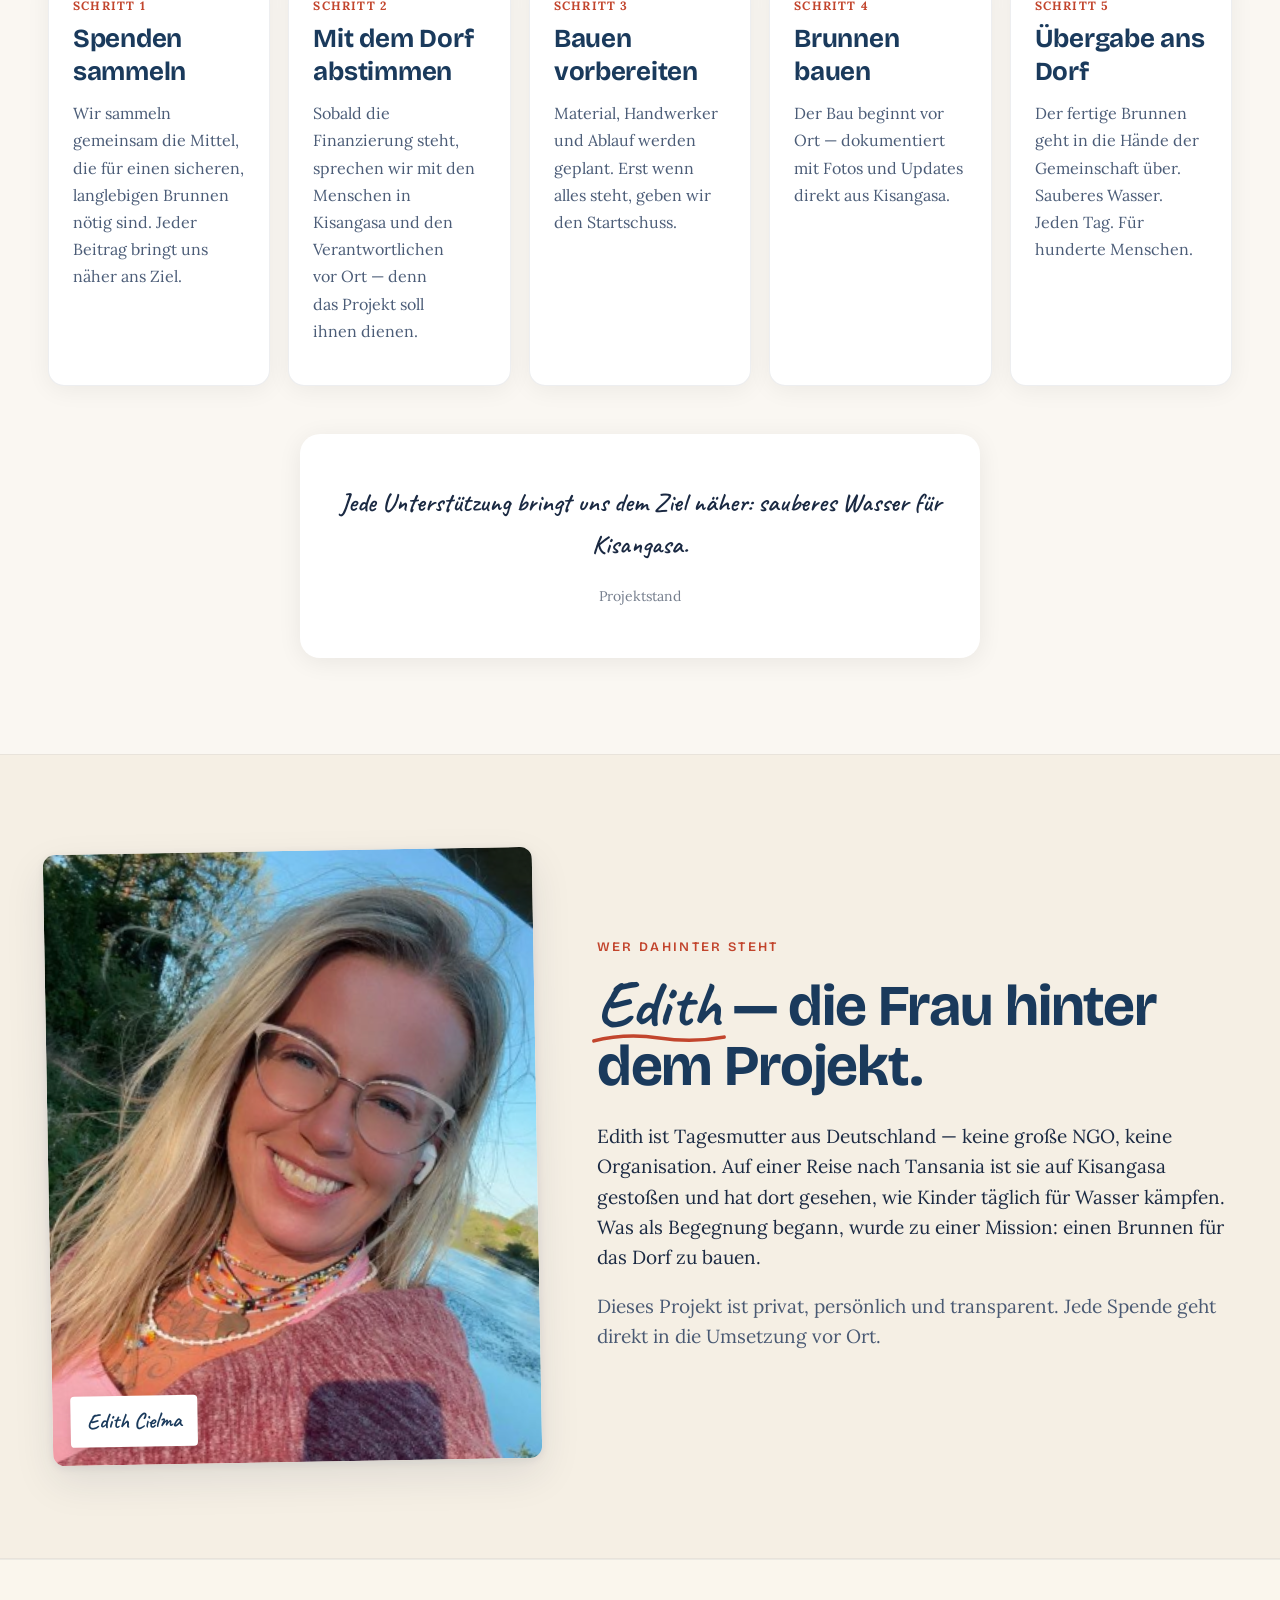
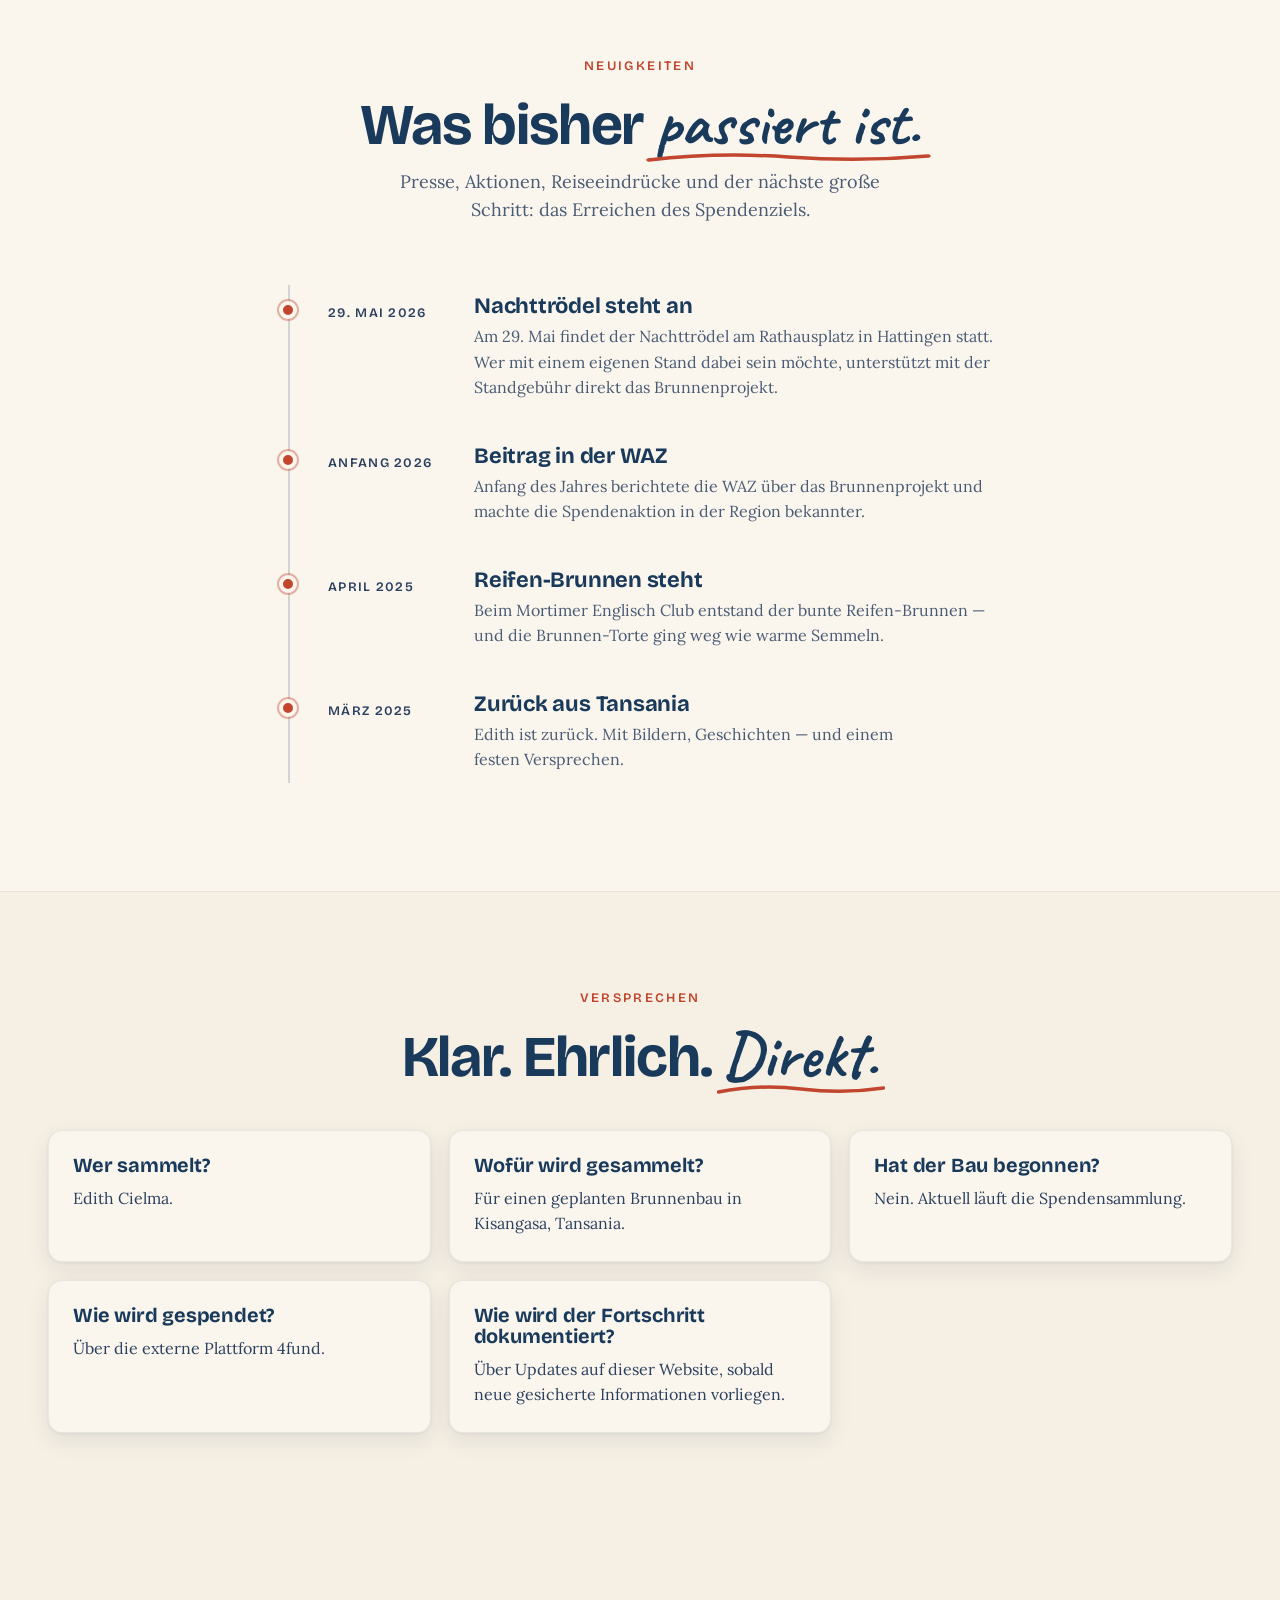
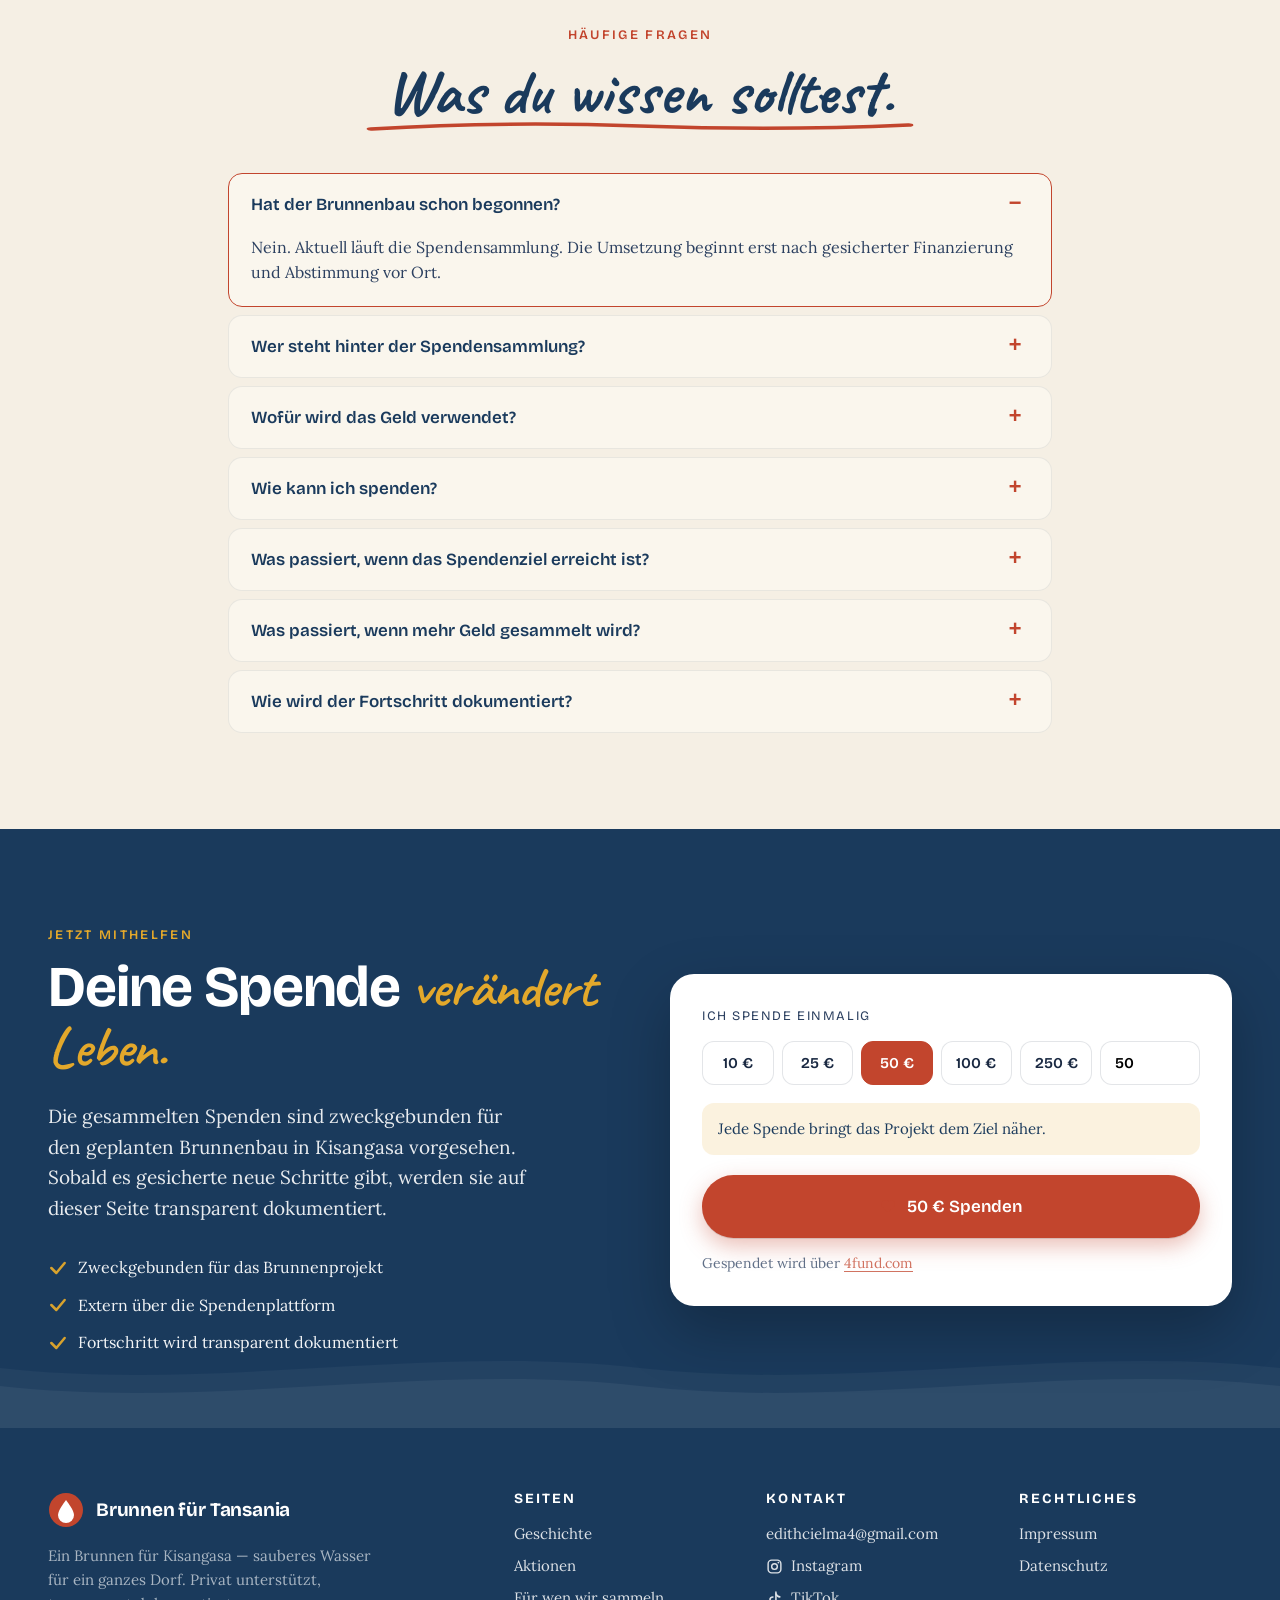
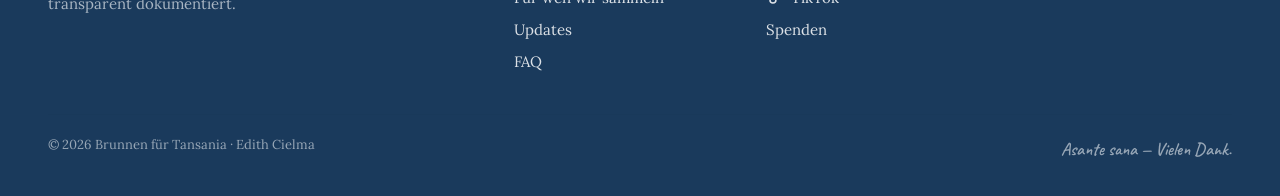
==== commit 70fdeab5: "Update donation progress and remove nav backdrop" ====
--- a/index.html
+++ b/index.html
@@ -129,11 +129,11 @@
           <div class="donation-card">
             <div class="donation-stats">
               <div>
-                <div class="donation-stat-value" id="don-raised">10.720 €</div>
+                <div class="donation-stat-value" id="don-raised">10.830 €</div>
                 <div class="donation-stat-label" data-i18n="hero.raised">gesammelt</div>
               </div>
               <div class="donation-stat-c">
-                <div class="donation-stat-value pct" id="don-pct">77%</div>
+                <div class="donation-stat-value pct" id="don-pct">98%</div>
                 <div class="donation-stat-label" data-i18n="hero.percent">erreicht</div>
               </div>
               <div class="donation-stat-r">
@@ -149,10 +149,10 @@
             </div>
             <div class="donation-remaining">
               <span data-i18n="hero.remaining_pre">Noch</span>
-              <strong id="don-remaining">2.480 €</strong>
+              <strong id="don-remaining">170 €</strong>
               <span data-i18n="hero.remaining_post">bis zum ersten Brunnen</span>
             </div>
-            <div class="donation-updated" data-i18n="hero.updated">Stand: 12.05.2026</div>
+            <div class="donation-updated" data-i18n="hero.updated">Stand: 15.05.2026</div>
           </div>
 
           <div class="hero-cta-row">
--- a/styles.css
+++ b/styles.css
@@ -1765,22 +1765,6 @@
     font-size: 15px;
   }
 
-  /* Backdrop hinter dem Drawer */
-  body.nav-open::before {
-    content: '';
-    position: fixed;
-    inset: 0;
-    background: rgba(245, 239, 228, 0.35);
-    backdrop-filter: blur(6px);
-    -webkit-backdrop-filter: blur(6px);
-    z-index: 55;
-    pointer-events: none;
-    animation: navFade .25s ease both;
-  }
-  @keyframes navFade {
-    from { opacity: 0; }
-    to   { opacity: 1; }
-  }
 }
 
 /* ─────────────────────────────────────────────
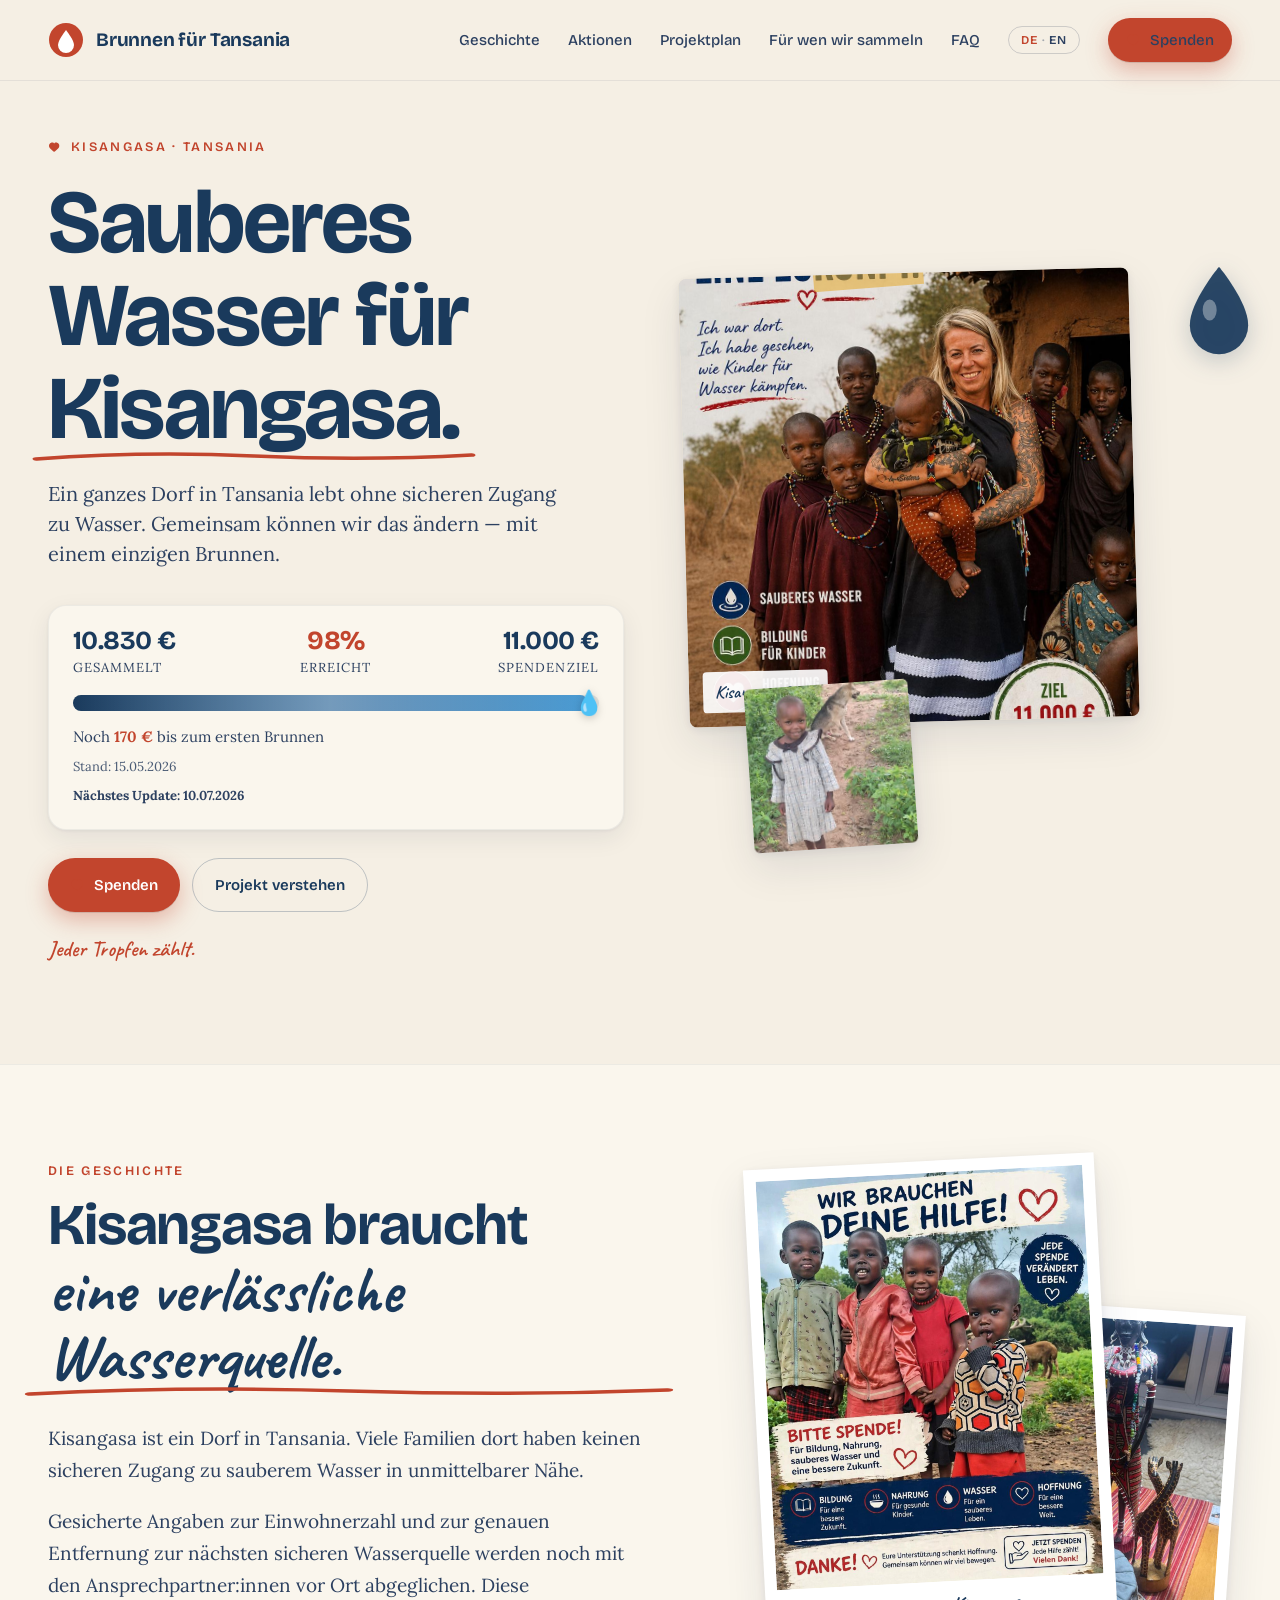
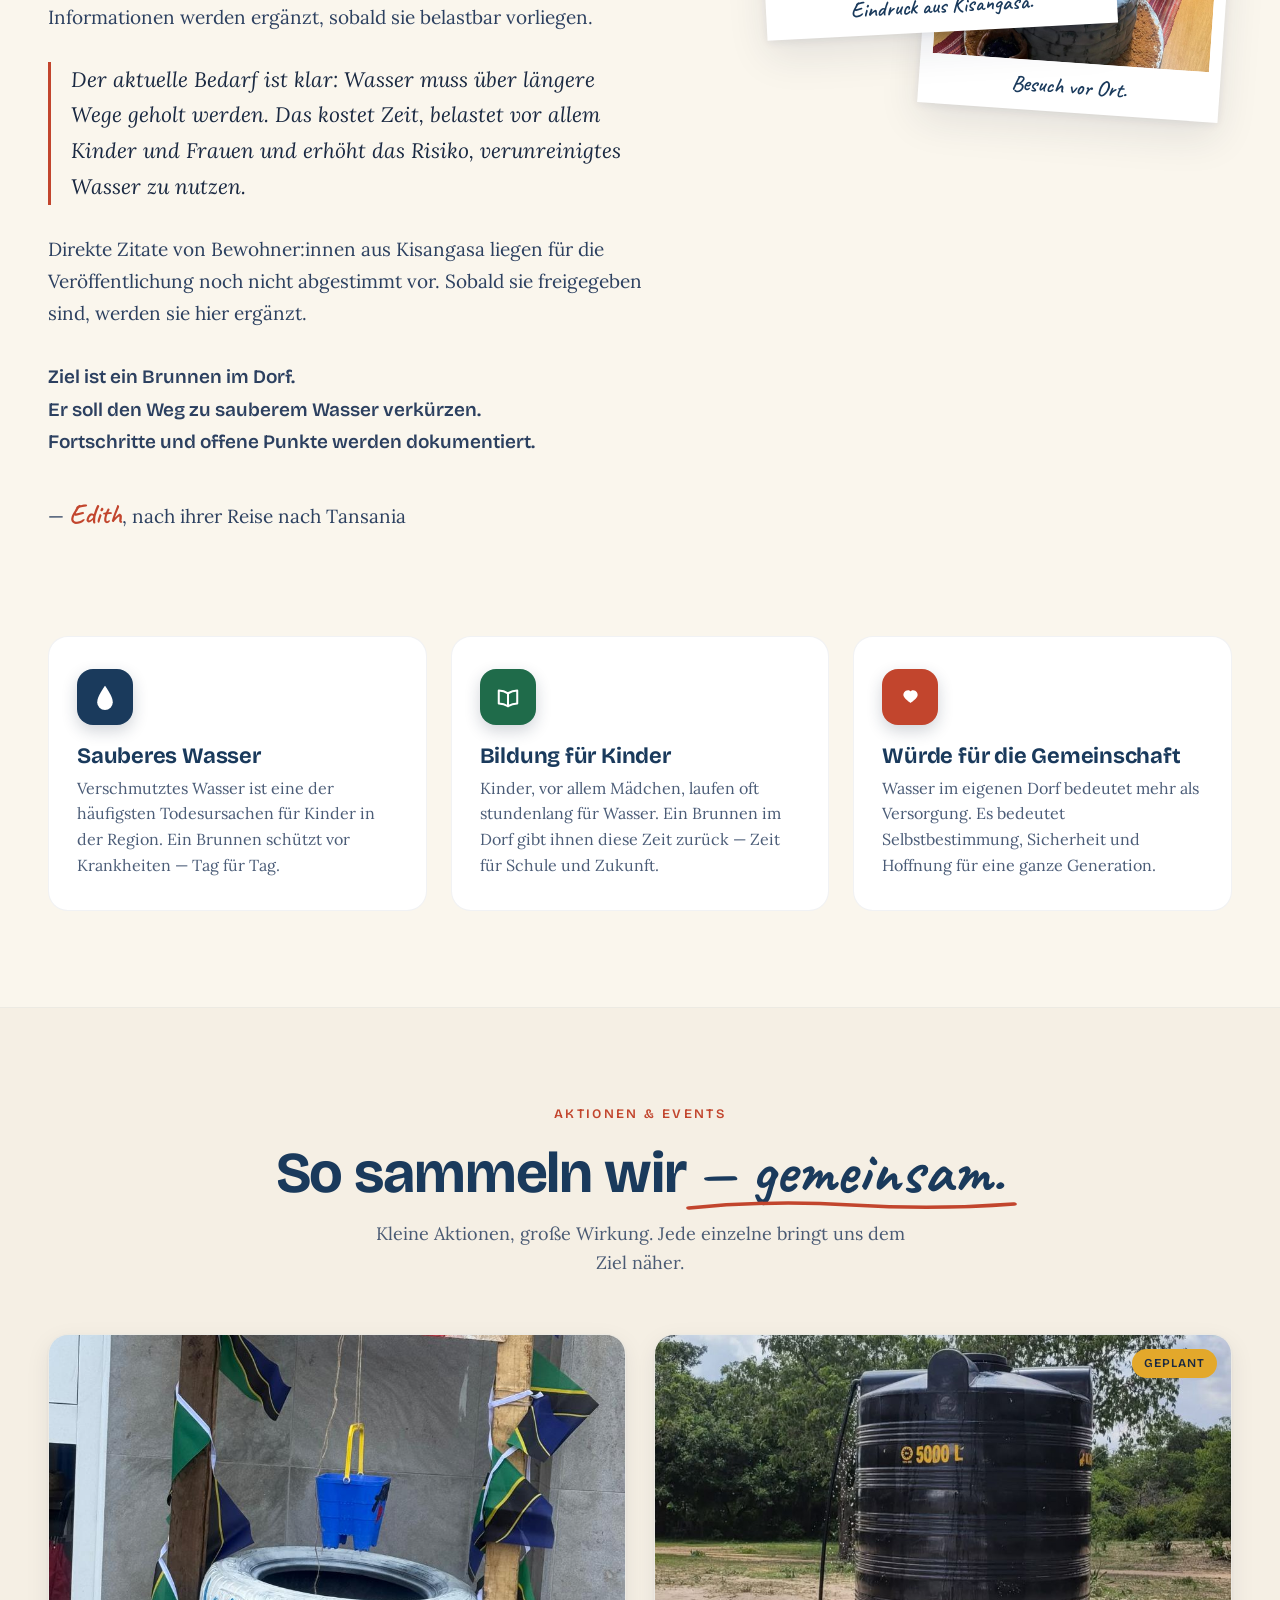
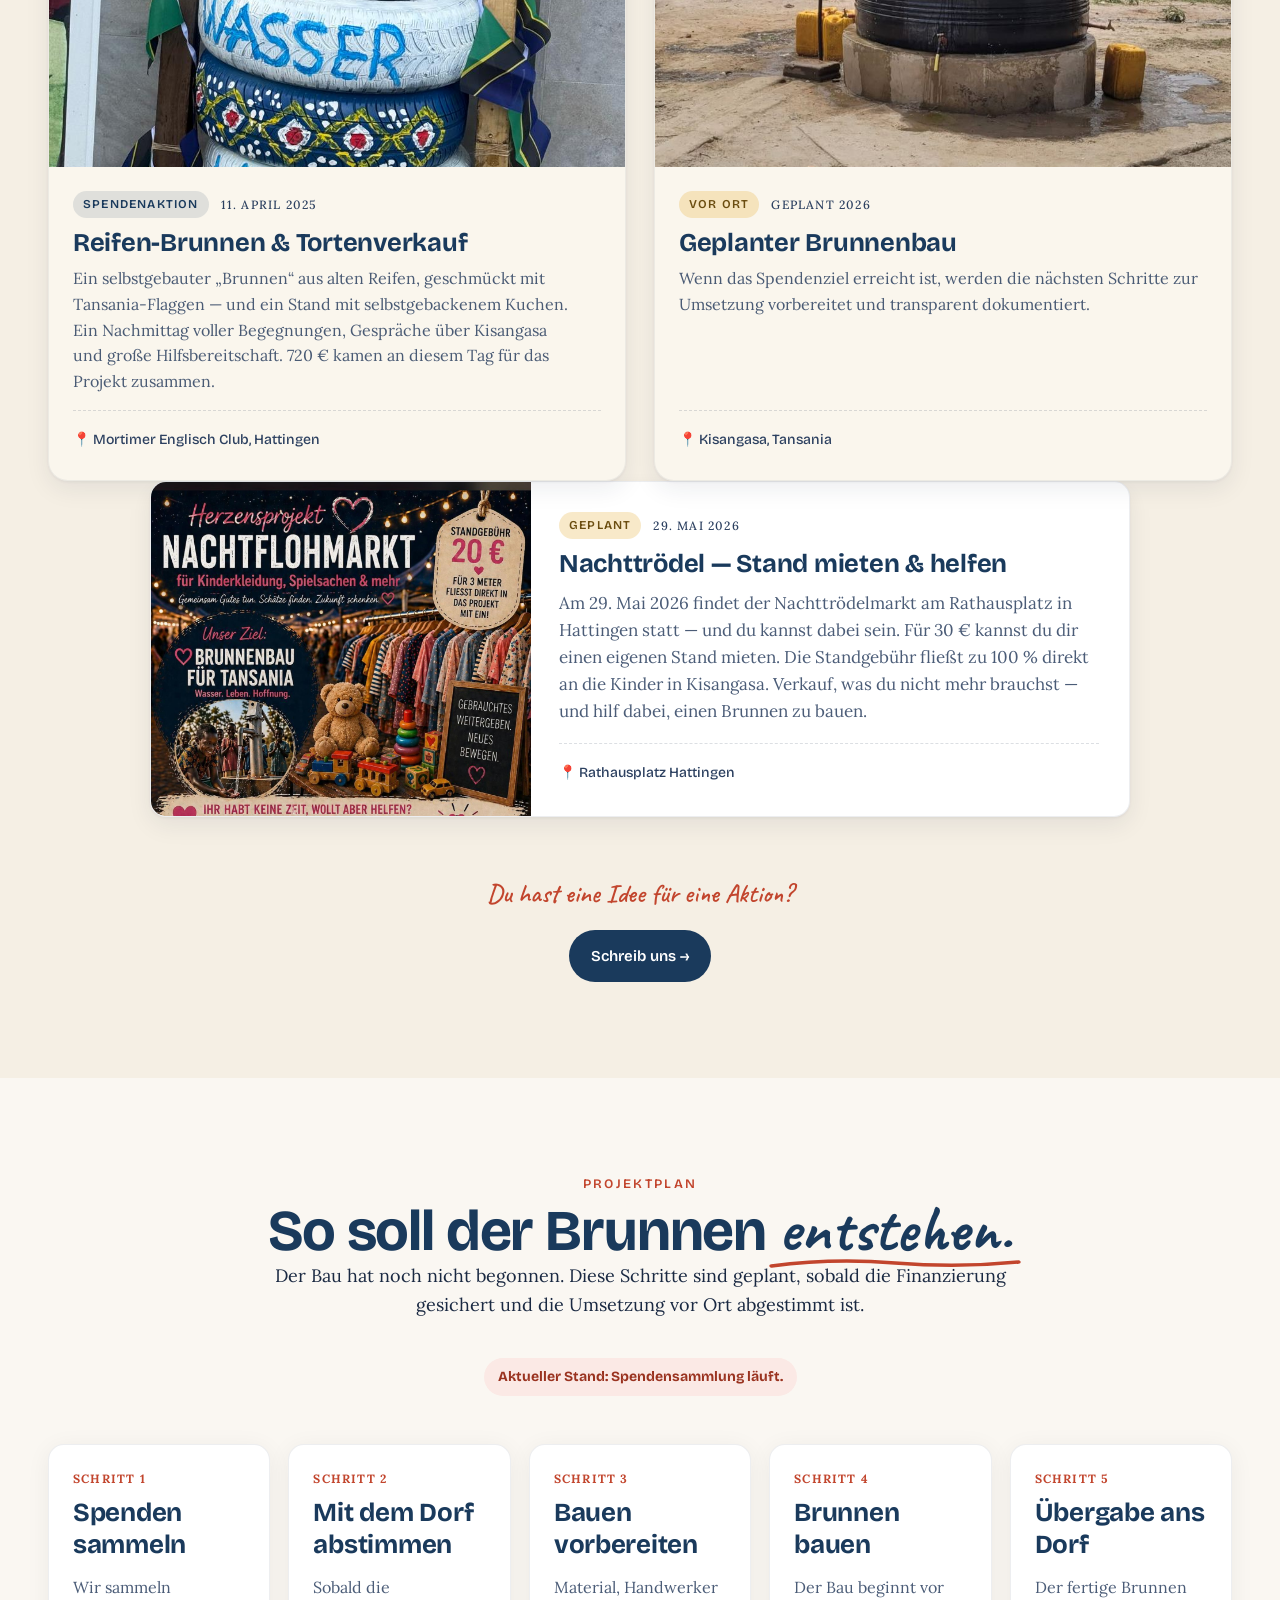
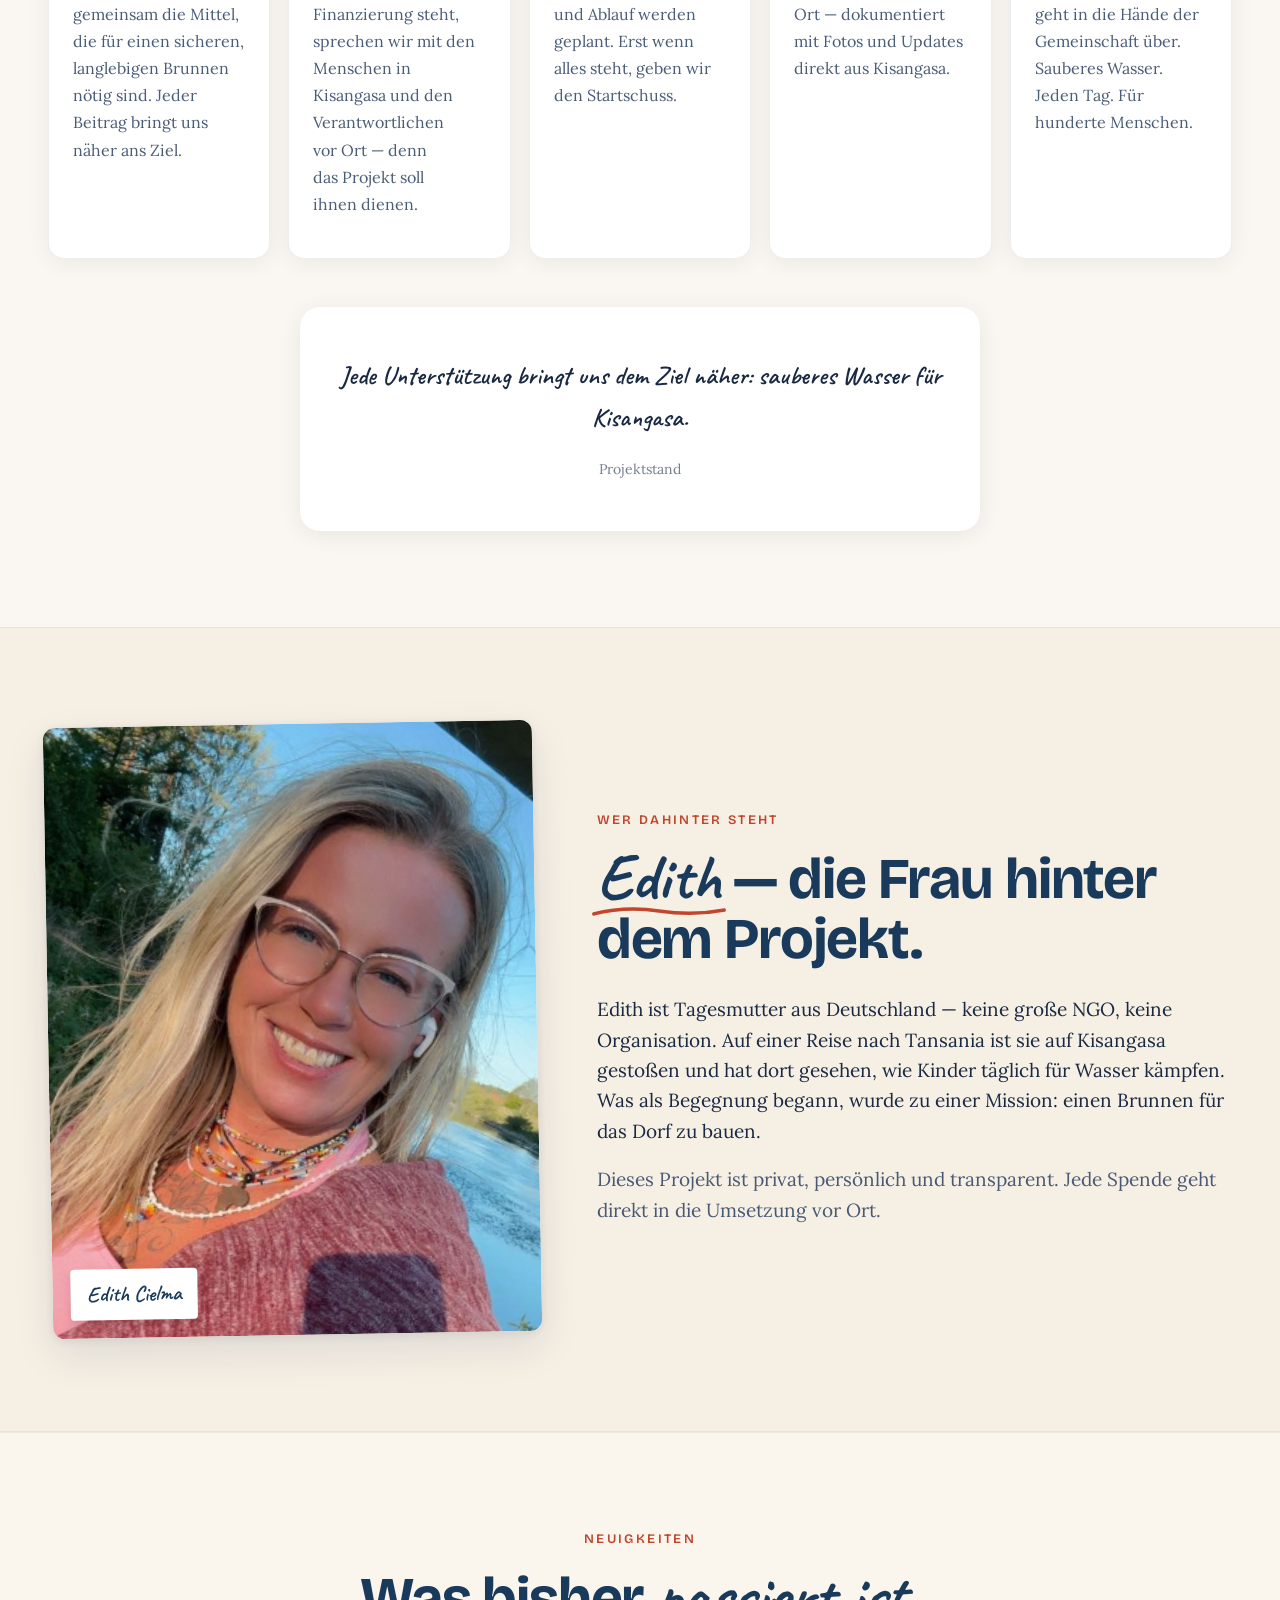
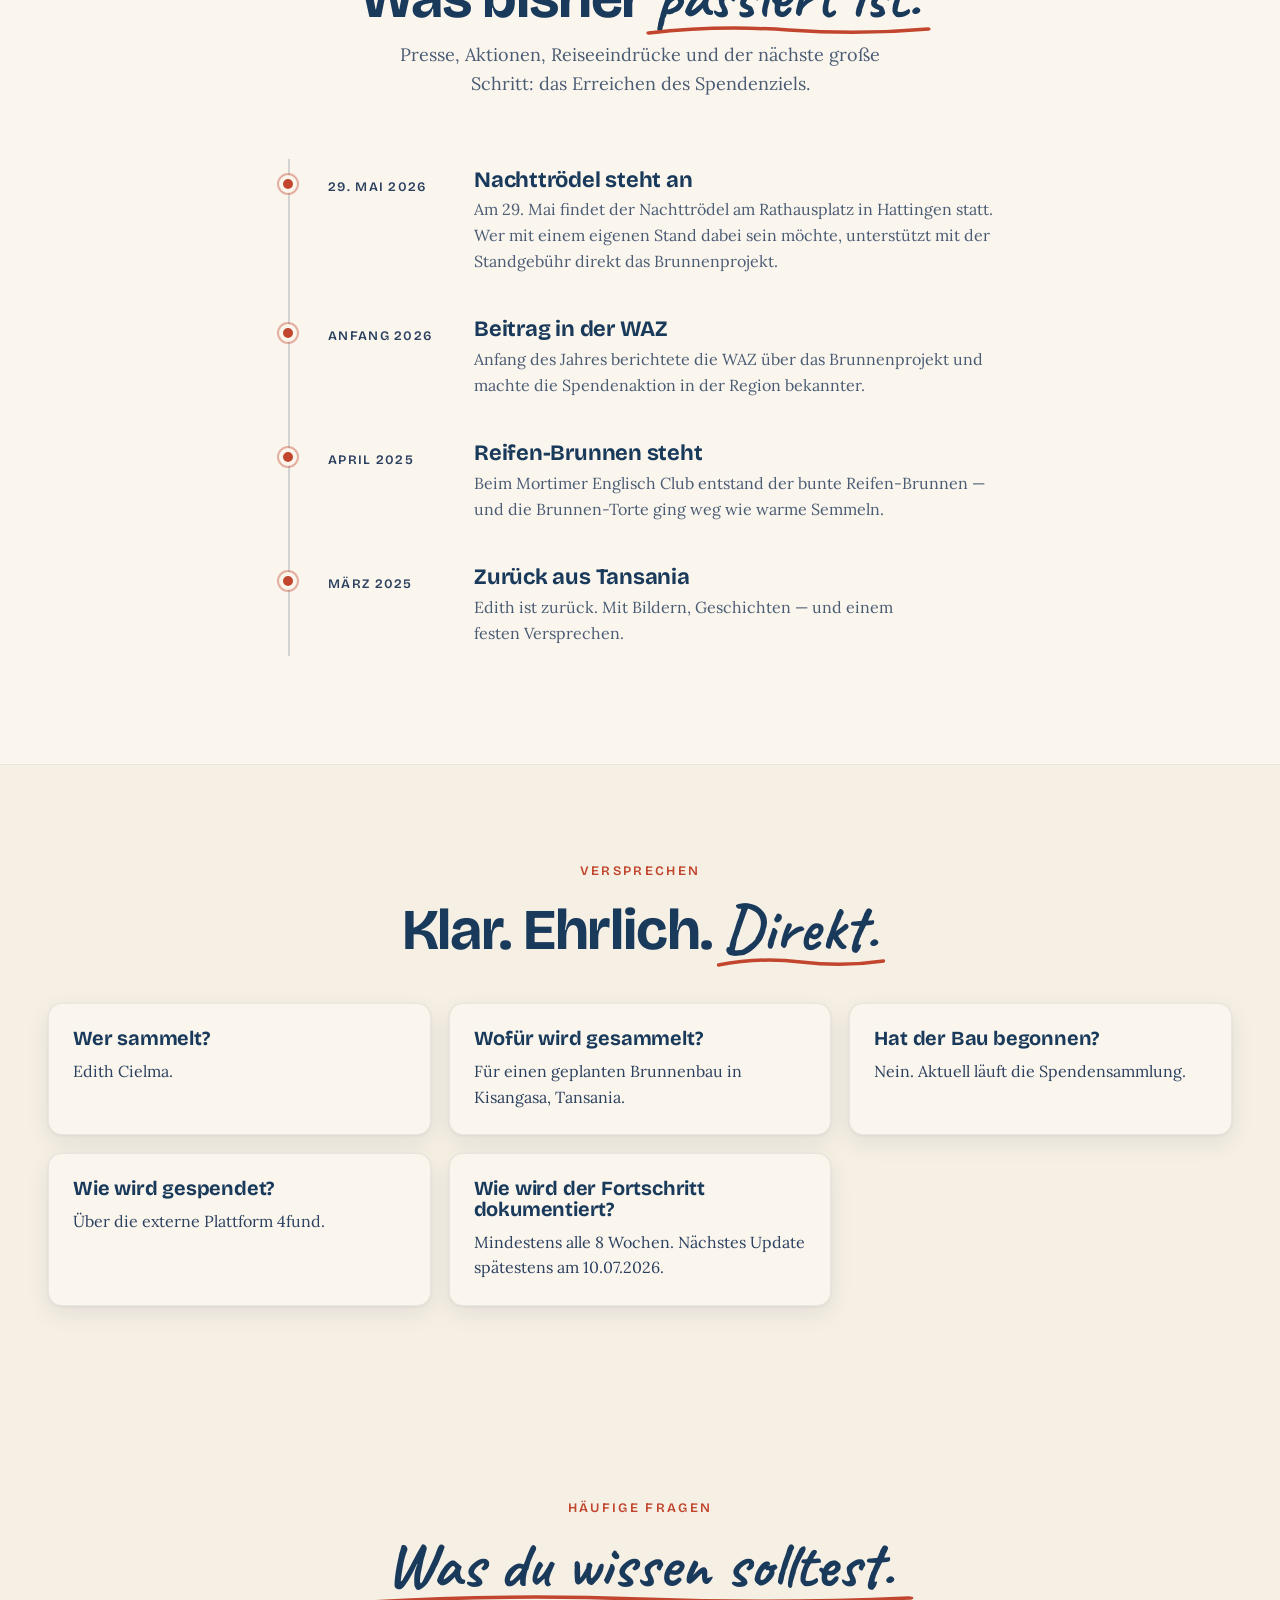
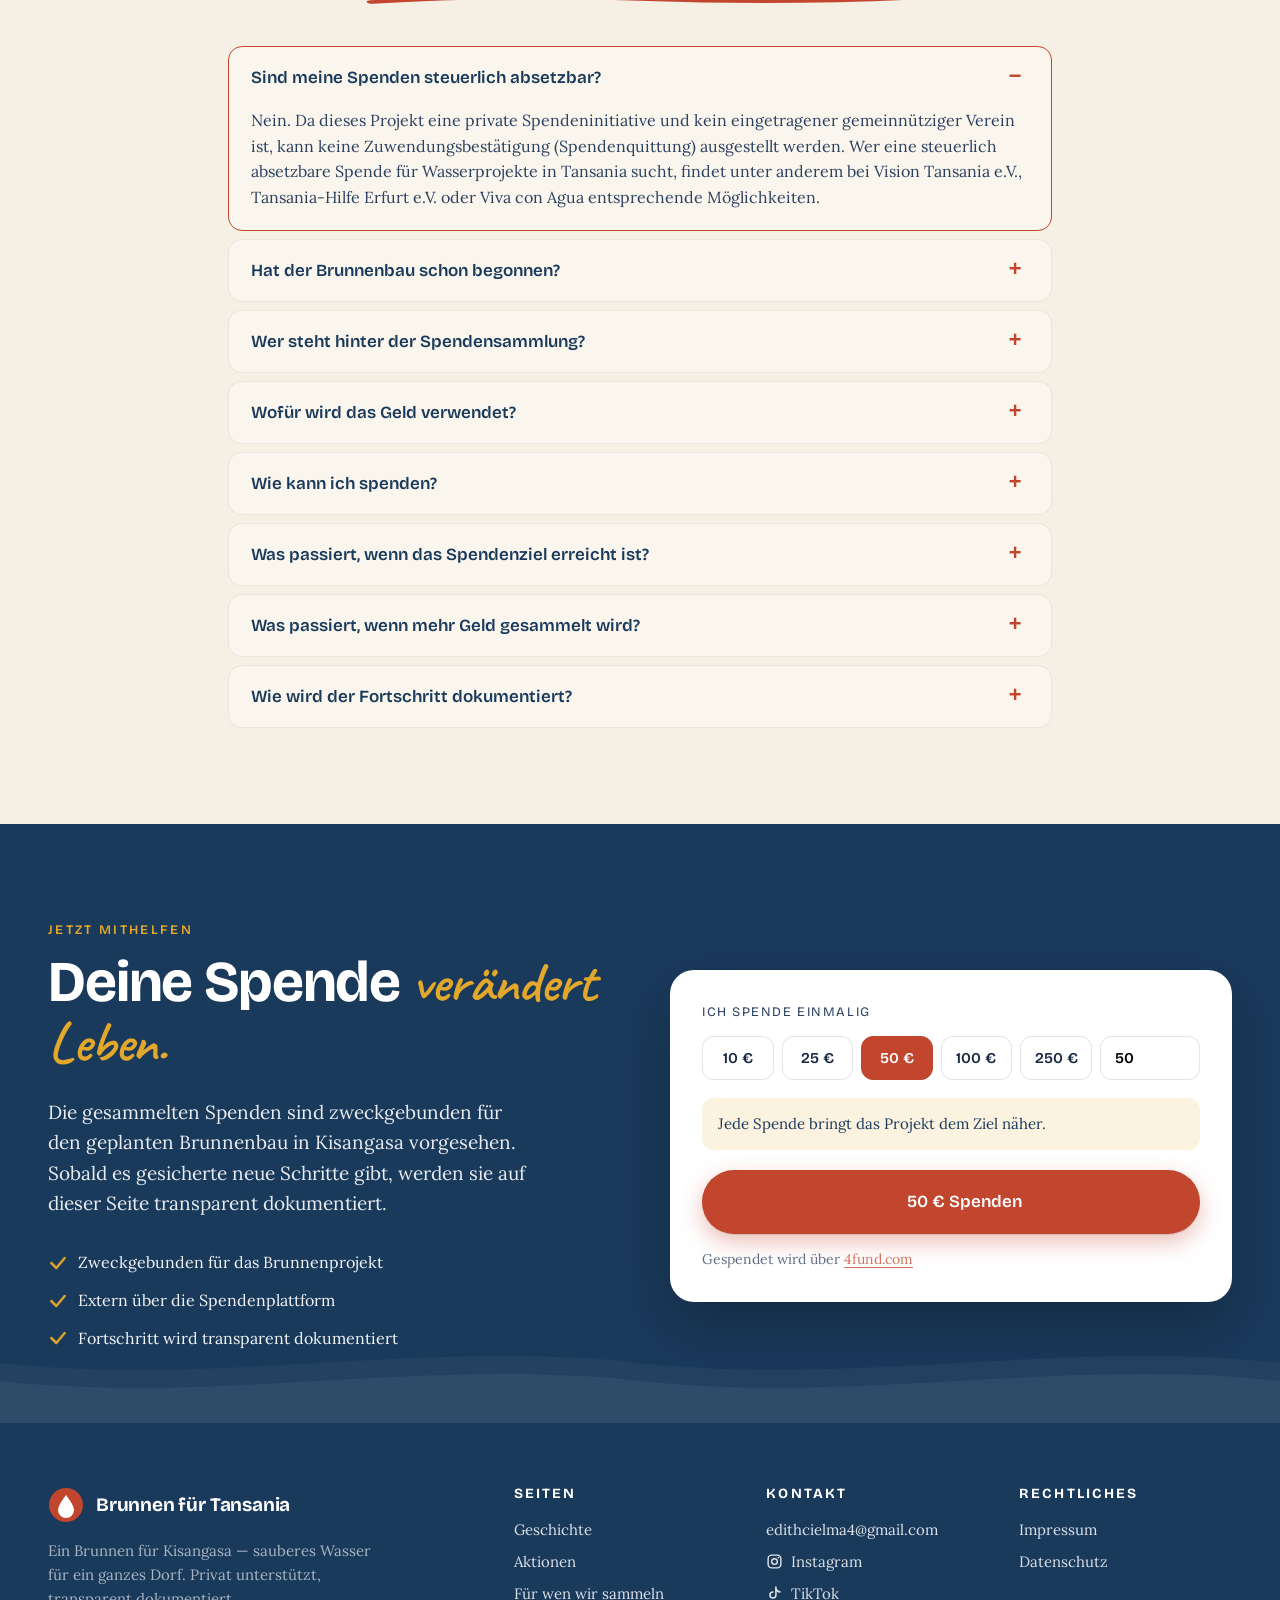
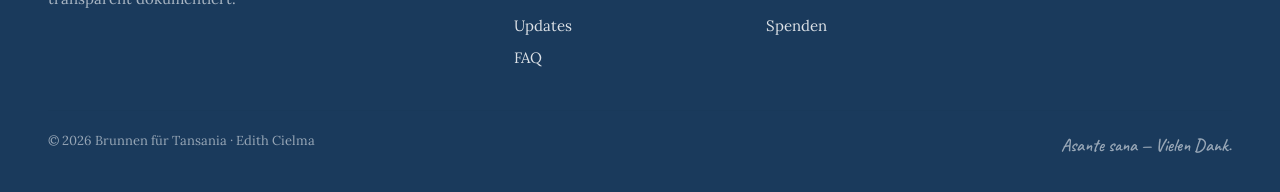
==== commit fe845714: "Improve transparency and consent messaging" ====
--- a/index.html
+++ b/index.html
@@ -153,6 +153,7 @@
               <span data-i18n="hero.remaining_post">bis zum ersten Brunnen</span>
             </div>
             <div class="donation-updated" data-i18n="hero.updated">Stand: 15.05.2026</div>
+            <div class="donation-next-update" data-i18n="hero.next_update">Nächstes Update: 10.07.2026</div>
           </div>
 
           <div class="hero-cta-row">
@@ -192,19 +193,19 @@
         <div class="story-text">
           <div class="eyebrow" data-i18n="story.eyebrow">Die Geschichte</div>
           <h2>
-            <span data-i18n="story.title.1">Wir können vielleicht nicht die ganze Welt verändern</span>
-            <span class="hand-underline" data-i18n="story.title.2">— aber die Welt für ein Dorf.</span>
+            <span data-i18n="story.title.1">Kisangasa braucht</span>
+            <span class="hand-underline" data-i18n="story.title.2">eine verlässliche Wasserquelle.</span>
           </h2>
 
           <div class="story-prose">
-            <p data-i18n="story.p1">Die Massai sind ein besonderes Volk in Tansania und Kenia. Sie leben einfach — aber mit einer Würde, Stärke und Wärme, die einen sofort berührt.</p>
-            <p data-i18n="story.p2">Wer ihnen begegnet, vergisst es nicht. Sie haben wenig Besitz, aber unendlich viel Herz. Ihr Leben ist eng mit der Natur verbunden. Kühe sind für sie alles: Nahrung, Sicherheit, Zukunft.</p>
-            <p class="story-highlight" data-i18n="story.p3">Doch es gibt eine Sache, die selbst die stärkste Gemeinschaft nicht aus eigener Kraft lösen kann — sauberes Wasser. In Kisangasa laufen Kinder jeden Tag stundenlang, um Wasser zu holen. Wasser, das oft nicht einmal sauber ist. Wasser, das krank macht statt zu helfen.</p>
-            <p data-i18n="story.p4">Ich war dort. Ich habe gesehen, wie Kinder für etwas kämpfen, das für uns selbstverständlich ist. Und ich konnte nicht einfach wieder gehen, ohne etwas zu tun.</p>
+            <p data-i18n="story.p1">Kisangasa ist ein Dorf in Tansania. Viele Familien dort haben keinen sicheren Zugang zu sauberem Wasser in unmittelbarer Nähe.</p>
+            <p data-i18n="story.p2">Gesicherte Angaben zur Einwohnerzahl und zur genauen Entfernung zur nächsten sicheren Wasserquelle werden noch mit den Ansprechpartner:innen vor Ort abgeglichen. Diese Informationen werden ergänzt, sobald sie belastbar vorliegen.</p>
+            <p class="story-highlight" data-i18n="story.p3">Der aktuelle Bedarf ist klar: Wasser muss über längere Wege geholt werden. Das kostet Zeit, belastet vor allem Kinder und Frauen und erhöht das Risiko, verunreinigtes Wasser zu nutzen.</p>
+            <p data-i18n="story.p4">Direkte Zitate von Bewohner:innen aus Kisangasa liegen für die Veröffentlichung noch nicht abgestimmt vor. Sobald sie freigegeben sind, werden sie hier ergänzt.</p>
             <p class="story-quote">
-              <span data-i18n="story.quote.1">Denn ein Brunnen bedeutet dort nicht nur Wasser.</span><br/>
-              <span data-i18n="story.quote.2">Ein Brunnen bedeutet Leben.</span><br/>
-              <span data-i18n="story.quote.3">Er bedeutet Zeit, Hoffnung und eine bessere Zukunft.</span>
+              <span data-i18n="story.quote.1">Ziel ist ein Brunnen im Dorf.</span><br/>
+              <span data-i18n="story.quote.2">Er soll den Weg zu sauberem Wasser verkürzen.</span><br/>
+              <span data-i18n="story.quote.3">Fortschritte und offene Punkte werden dokumentiert.</span>
             </p>
             <p class="story-signature">
               — <span class="hand">Edith</span>, <span data-i18n="story.signature">nach ihrer Reise nach Tansania</span>
@@ -219,14 +220,14 @@
                 <img src="/images/image-14.jpg" alt="Eindruck aus Kisangasa" class="img-fit" loading="lazy"/>
                 <span class="image-zoom-cue" aria-hidden="true">+</span>
               </button>
-              <figcaption class="hand" data-i18n="story.cap.1">Liebe verändert Leben.</figcaption>
+              <figcaption class="hand" data-i18n="story.cap.1">Eindruck aus Kisangasa.</figcaption>
             </figure>
             <figure class="polaroid polaroid-2">
               <button class="image-zoom-trigger" type="button" data-lightbox-src="/images/image-6.jpg" data-lightbox-alt="Edith hält ein Kind in den Armen" aria-label="Bild von Edith vergrößern">
                 <img src="/images/image-6.jpg" alt="Edith hält ein Kind in den Armen" class="img-fit" loading="lazy"/>
                 <span class="image-zoom-cue" aria-hidden="true">+</span>
               </button>
-              <figcaption class="hand" data-i18n="story.cap.2">Habari! 👋</figcaption>
+              <figcaption class="hand" data-i18n="story.cap.2">Besuch vor Ort.</figcaption>
             </figure>
           </div>
         </div>
@@ -460,7 +461,7 @@
         </div>
         <div class="transparency-card">
           <h3 data-i18n="transparency.q5">Wie wird der Fortschritt dokumentiert?</h3>
-          <p data-i18n="transparency.a5">Über Updates auf dieser Website, sobald neue gesicherte Informationen vorliegen.</p>
+          <p data-i18n="transparency.a5">Mindestens alle 8 Wochen. Nächstes Update spätestens am 10.07.2026.</p>
         </div>
       </div>
     </div>
--- a/styles.css
+++ b/styles.css
@@ -275,6 +275,14 @@
   font-size: 16px;
   line-height: 1.65;
 }
+.people-consent-note {
+  max-width: 820px;
+  margin: 24px auto 0;
+  color: var(--ink-soft);
+  font-size: 15px;
+  line-height: 1.6;
+  text-align: center;
+}
 .daily-grid {
   display: grid;
   grid-template-columns: repeat(2, 1fr);
@@ -600,11 +608,16 @@
   color: var(--terracotta);
   font-weight: 700;
 }
-.donation-updated {
+.donation-updated,
+.donation-next-update {
   margin-top: 8px;
   font-size: 13px;
   color: var(--ink-soft);
   opacity: 0.85;
+}
+.donation-next-update {
+  font-weight: 700;
+  opacity: 1;
 }
 
 /* ─── Story ─── */
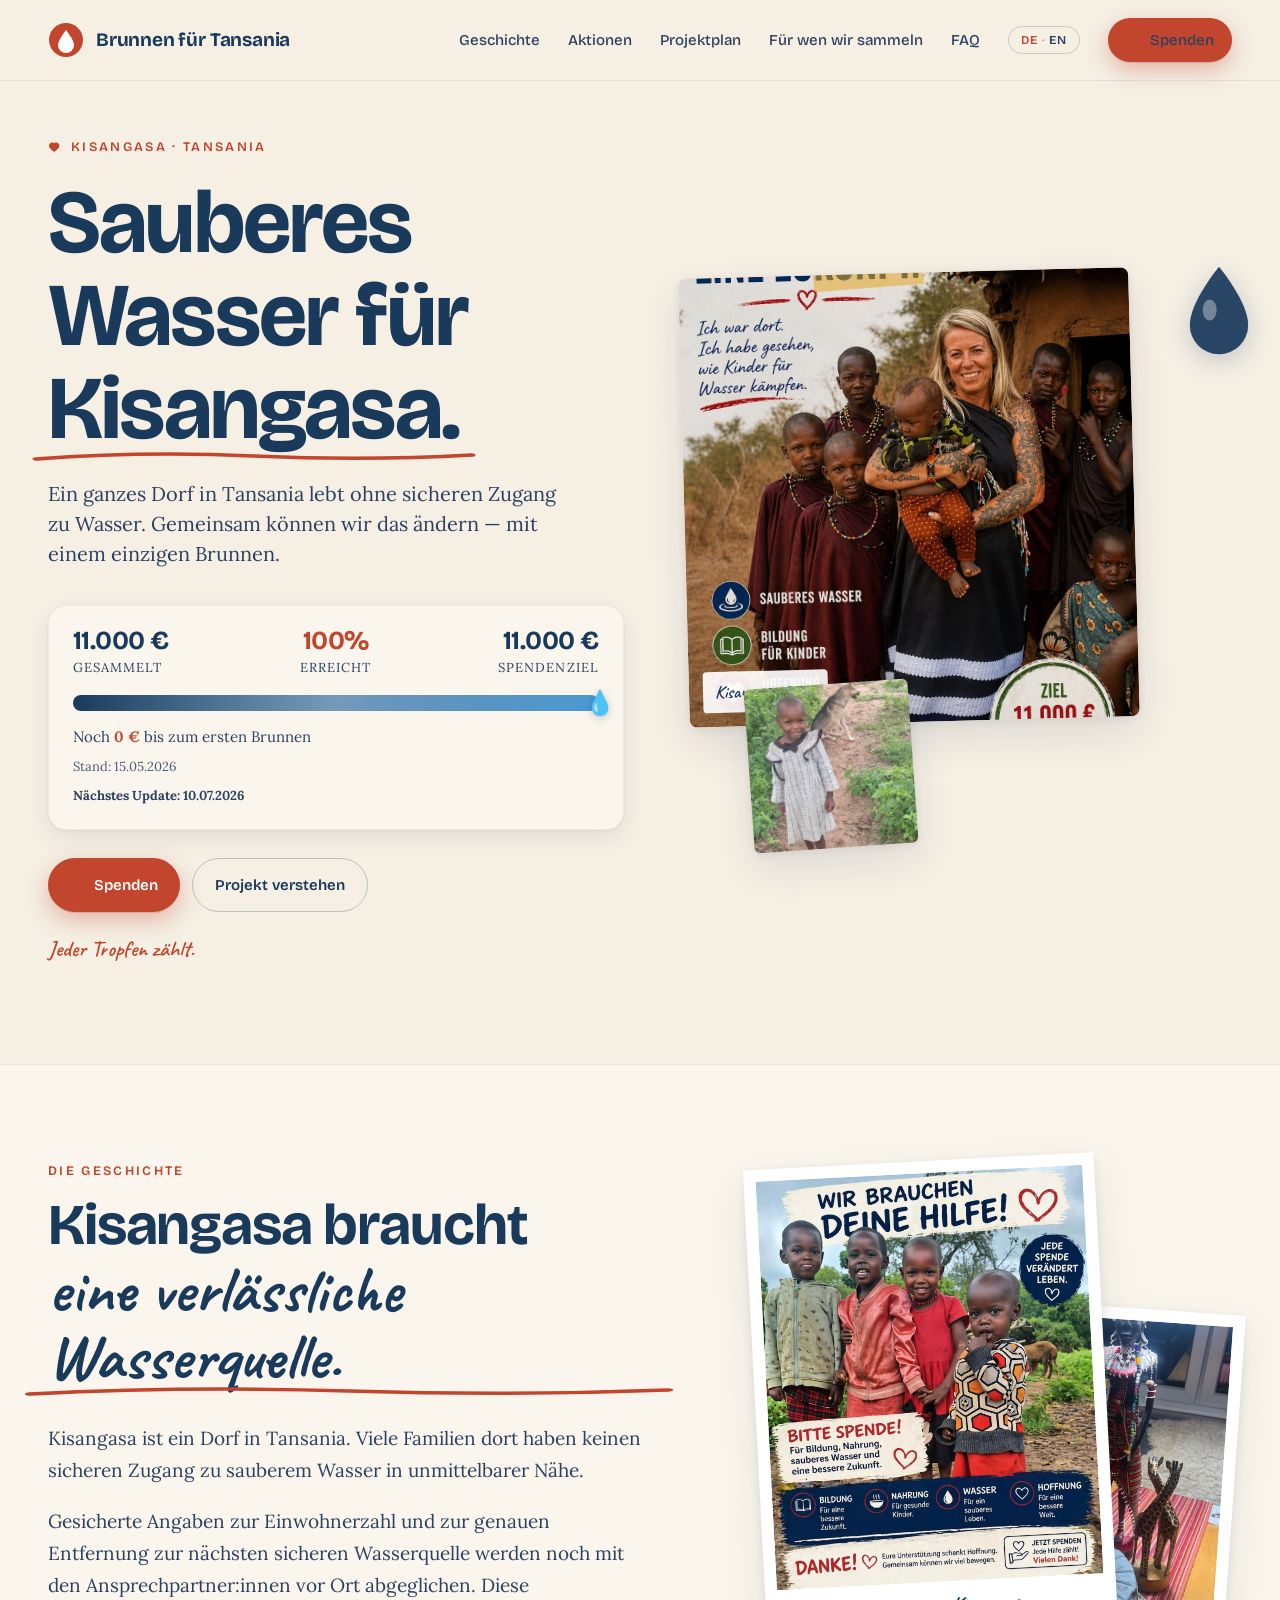
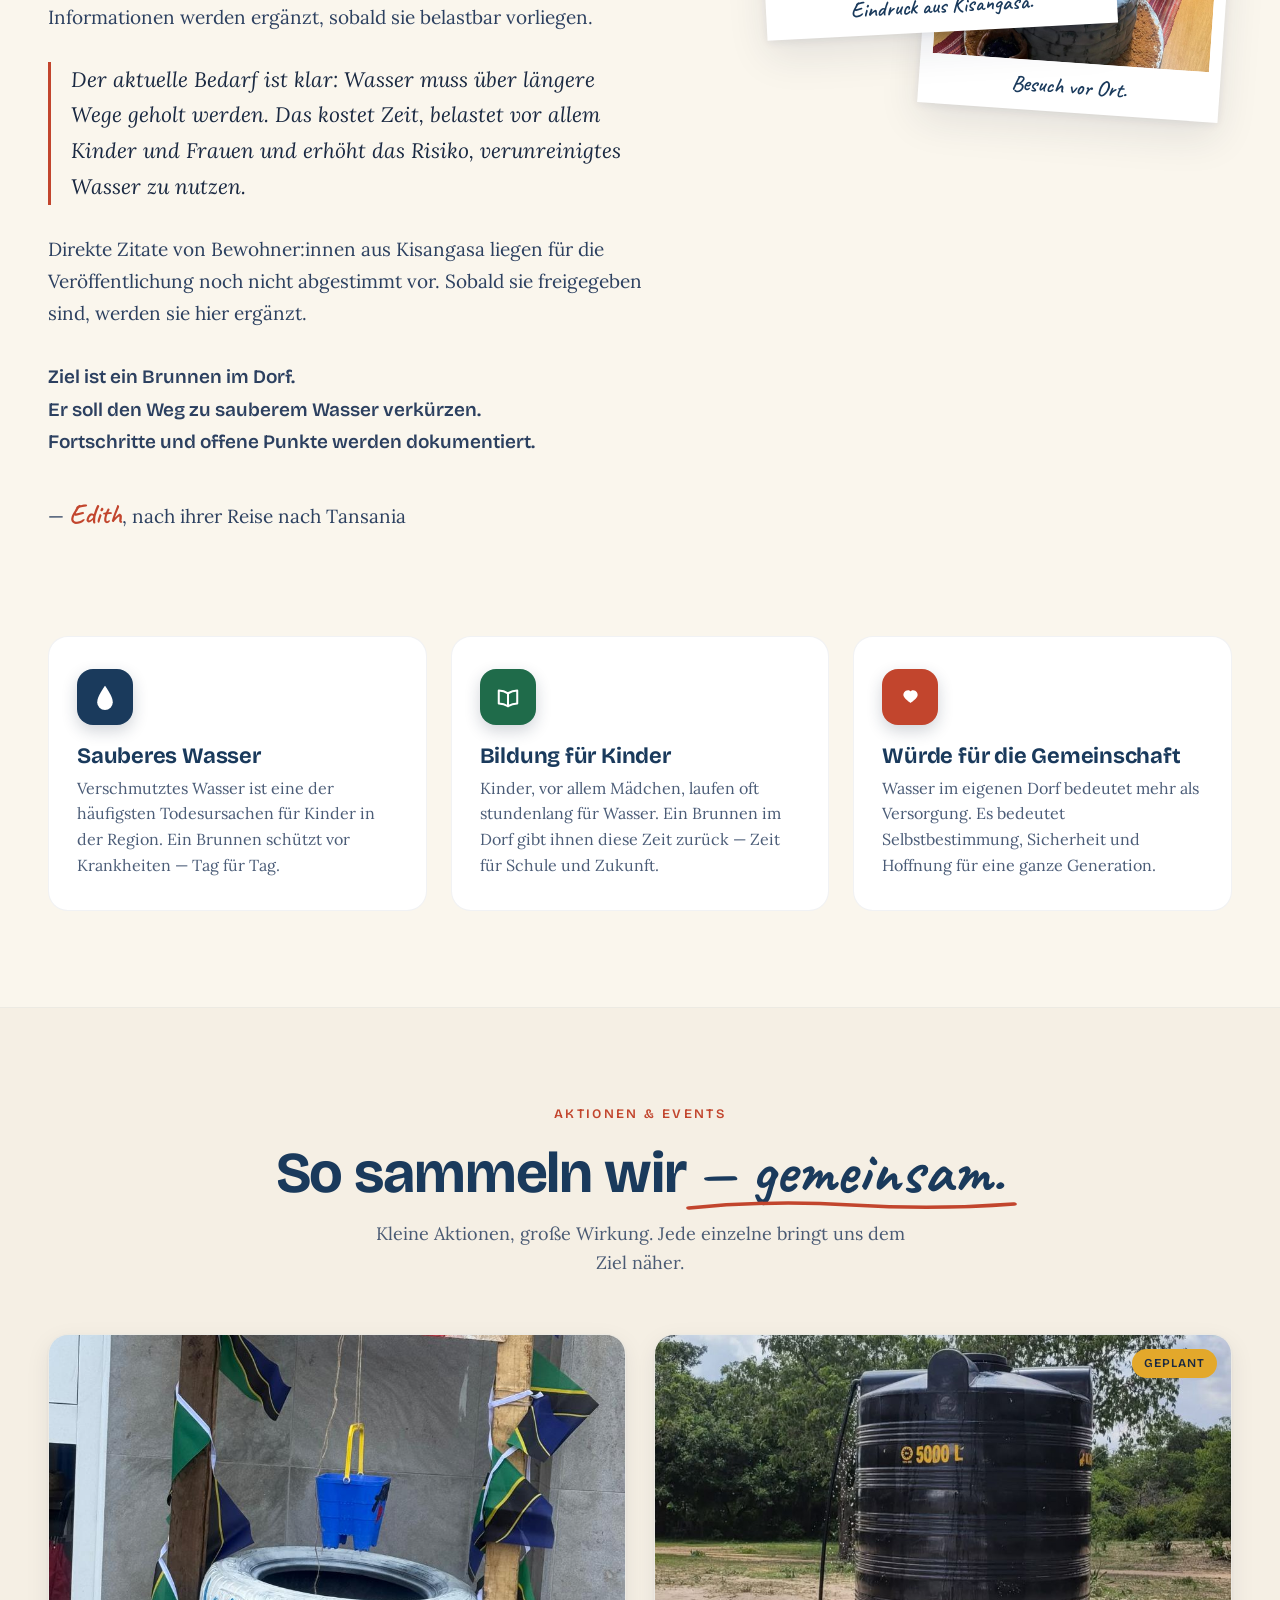
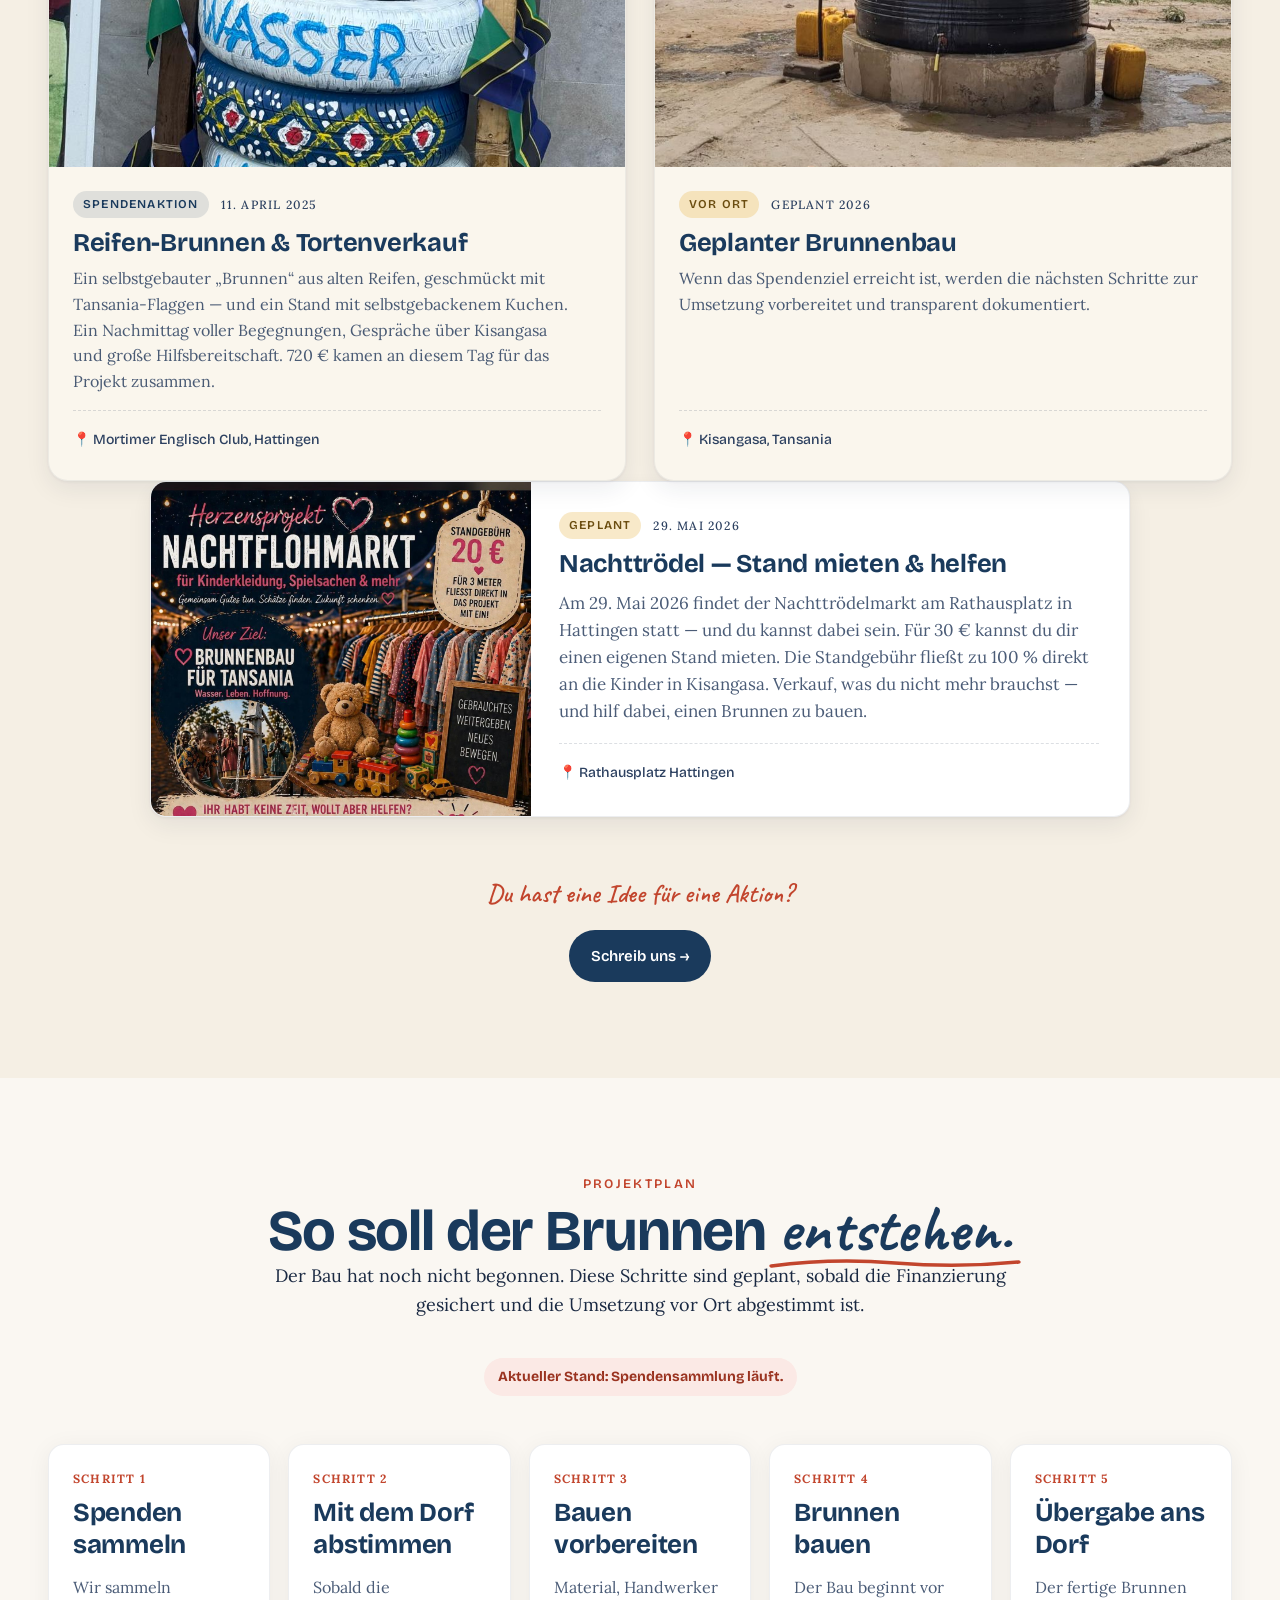
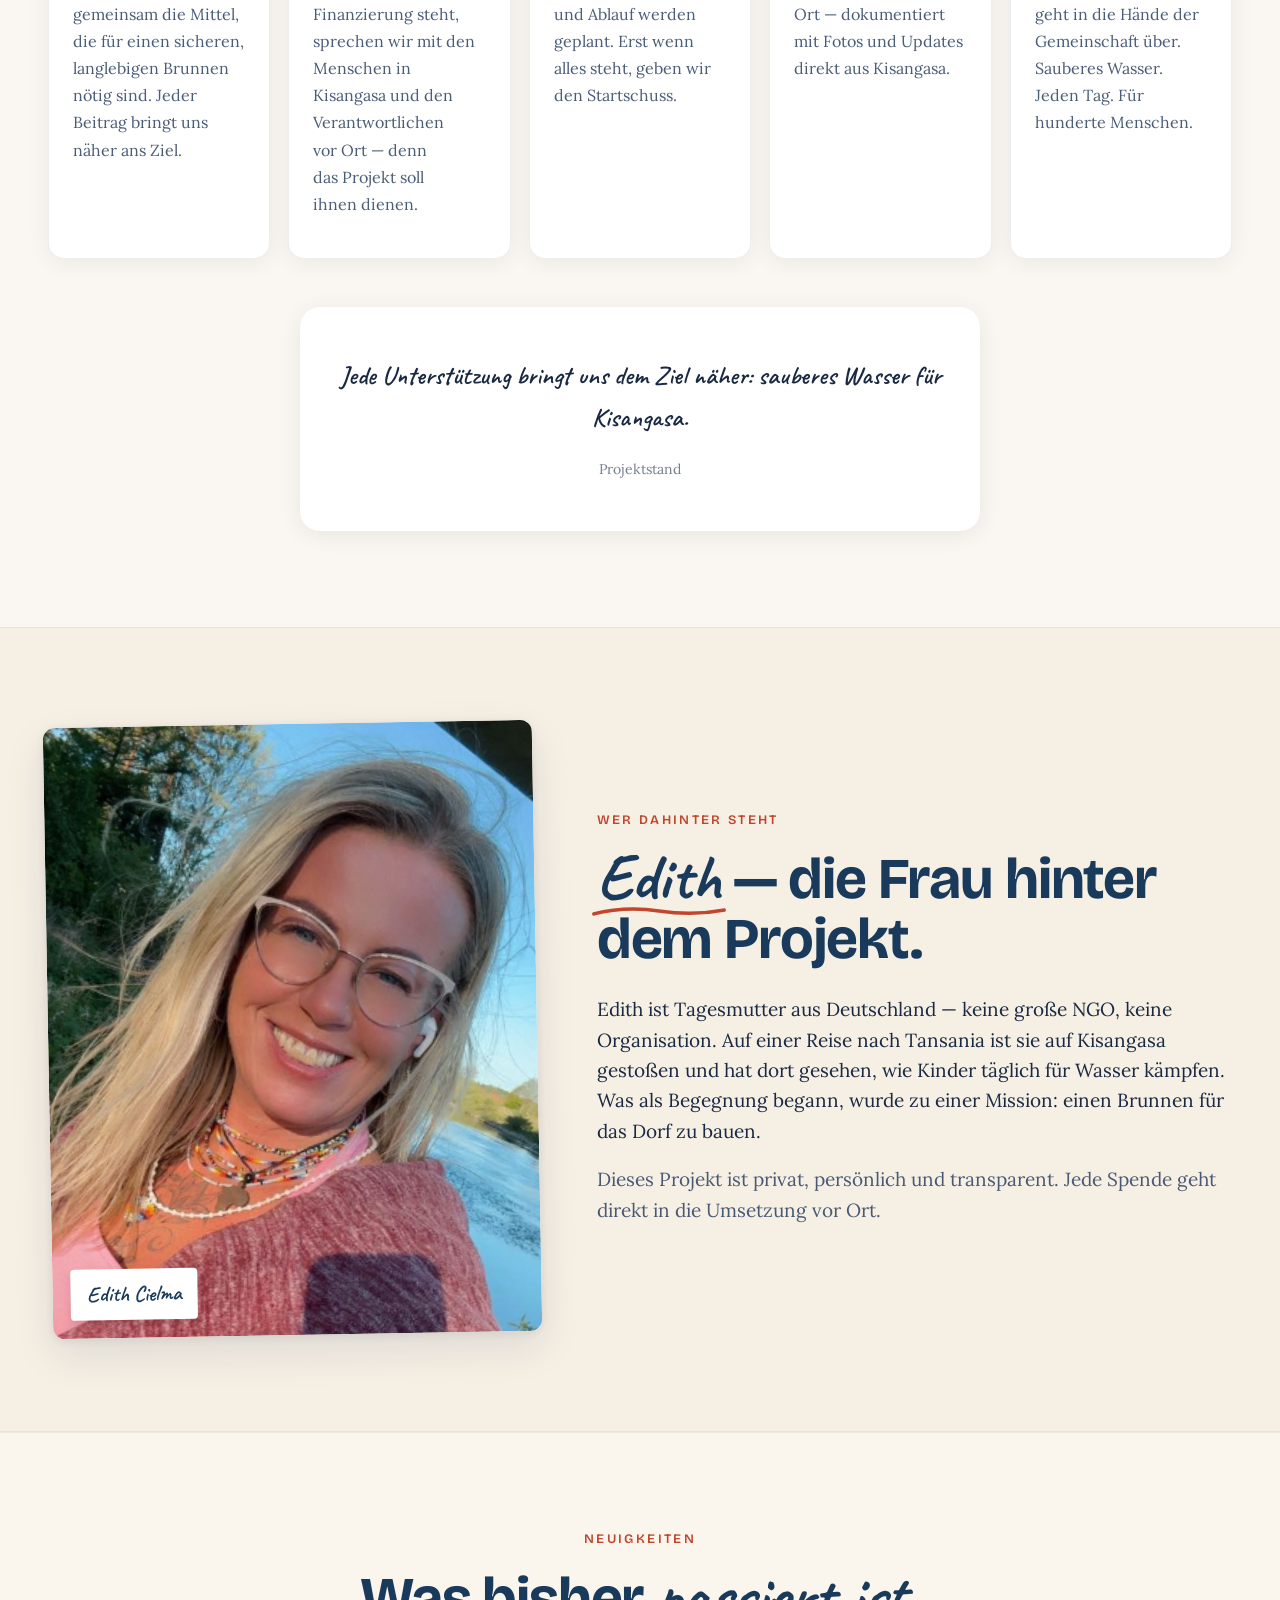
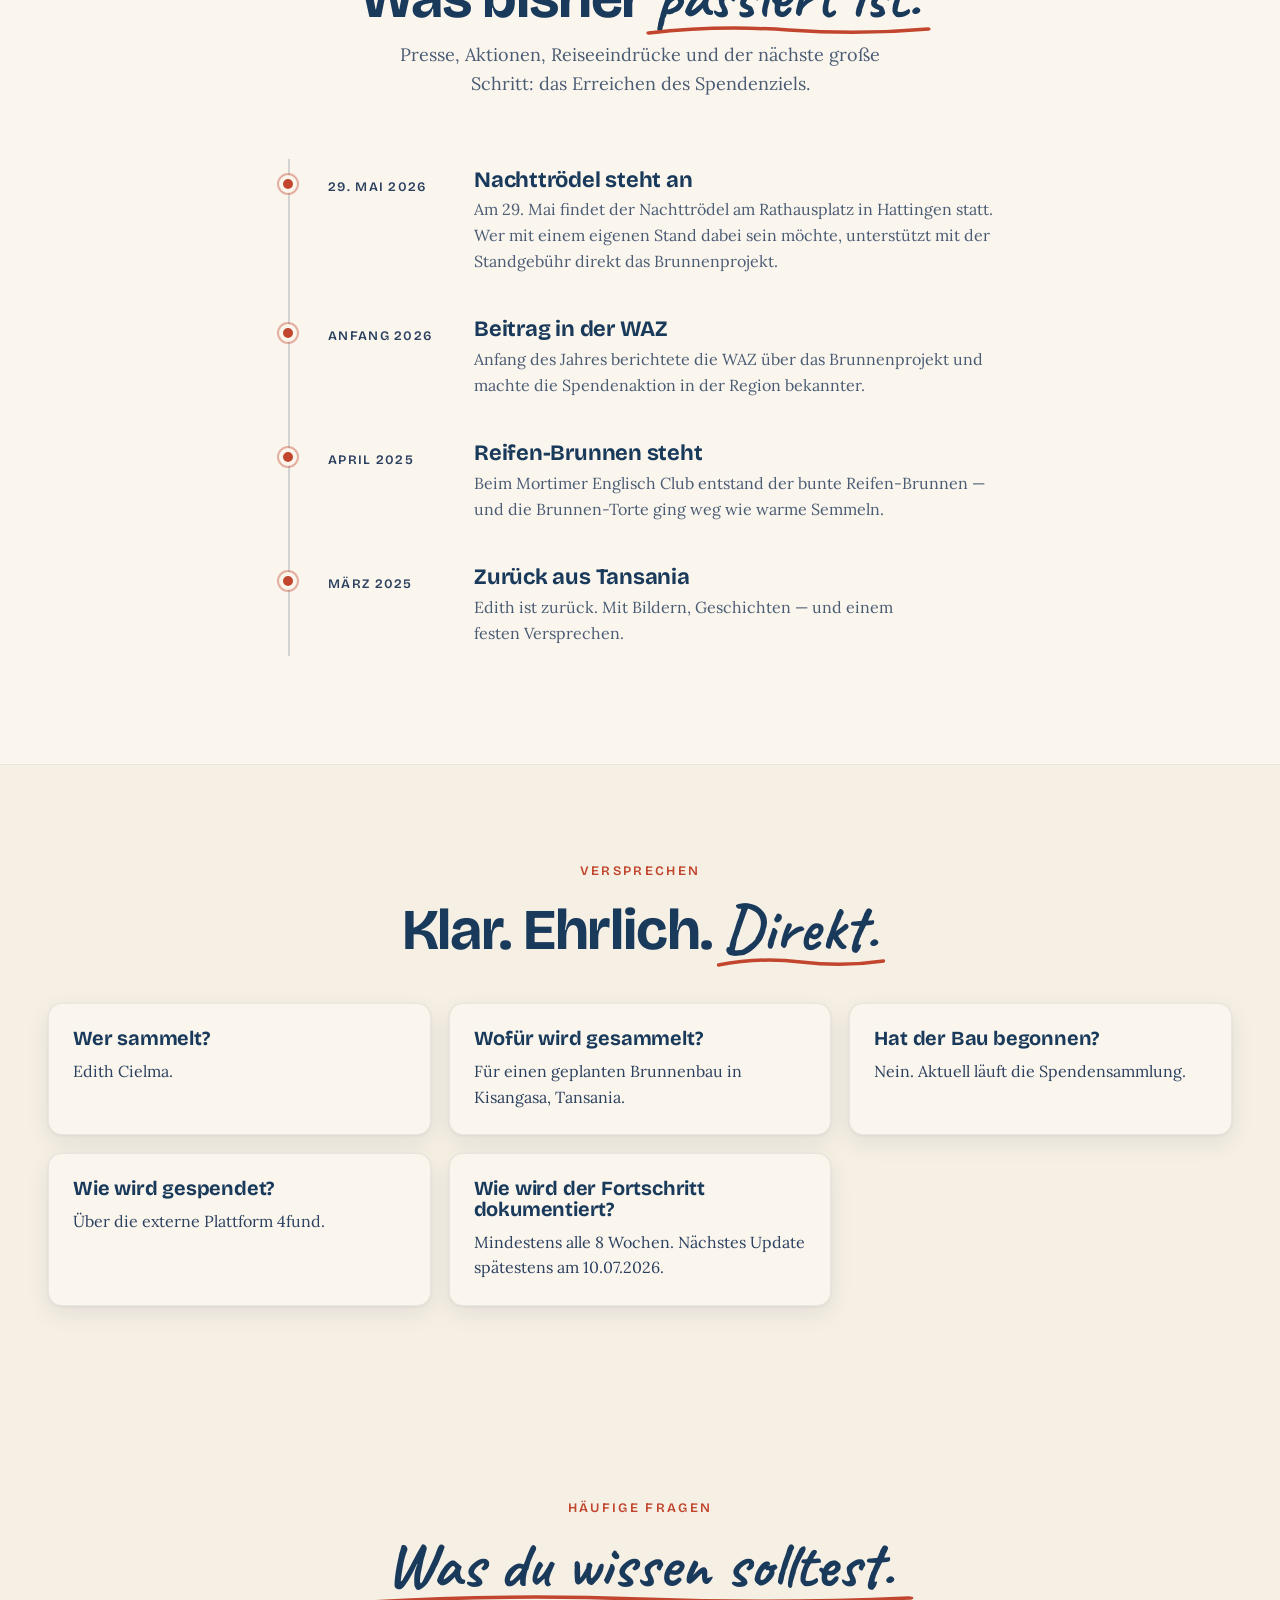
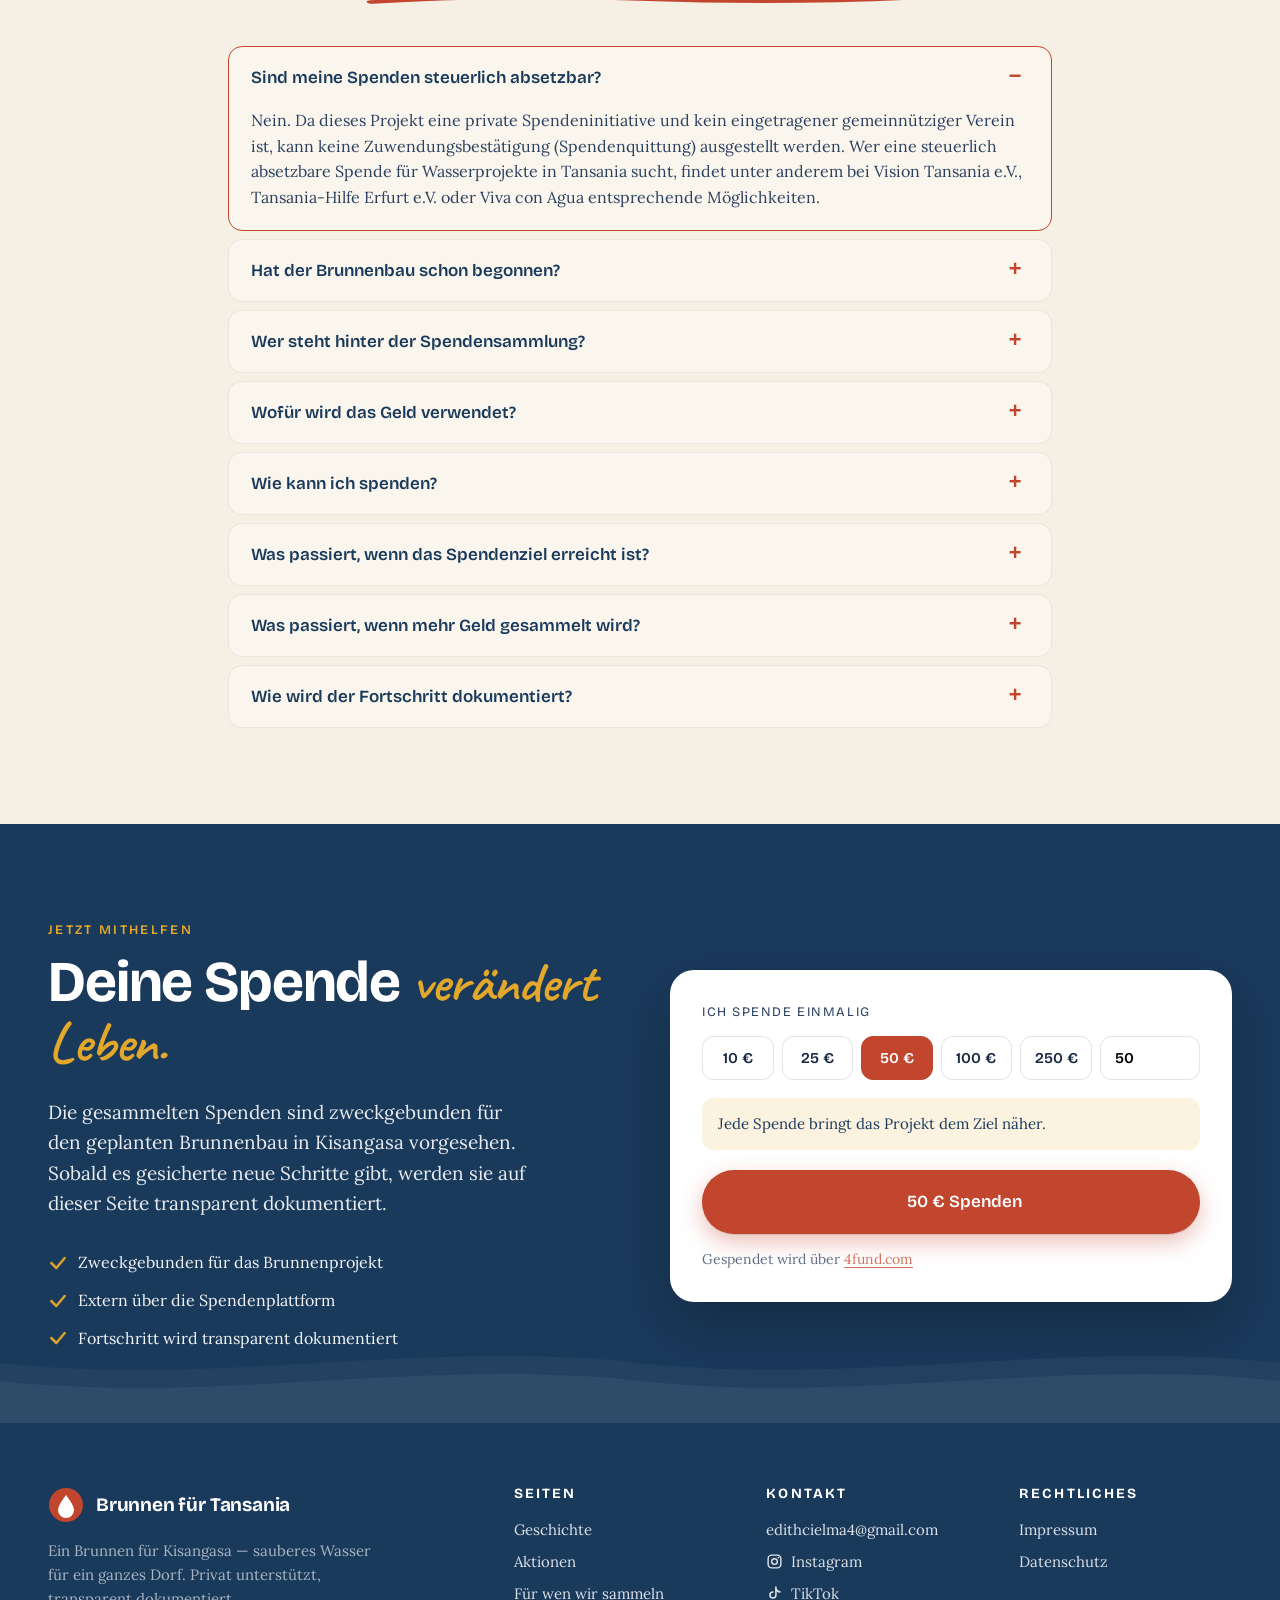
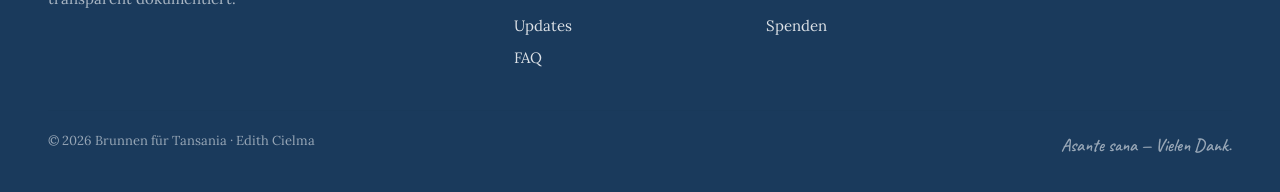
==== commit 74c64f6e: "Update hero donation amount" ====
--- a/index.html
+++ b/index.html
@@ -129,7 +129,7 @@
           <div class="donation-card">
             <div class="donation-stats">
               <div>
-                <div class="donation-stat-value" id="don-raised">10.830 €</div>
+                <div class="donation-stat-value" id="don-raised">11.000 €</div>
                 <div class="donation-stat-label" data-i18n="hero.raised">gesammelt</div>
               </div>
               <div class="donation-stat-c">
@@ -149,7 +149,7 @@
             </div>
             <div class="donation-remaining">
               <span data-i18n="hero.remaining_pre">Noch</span>
-              <strong id="don-remaining">170 €</strong>
+              <strong id="don-remaining">0 €</strong>
               <span data-i18n="hero.remaining_post">bis zum ersten Brunnen</span>
             </div>
             <div class="donation-updated" data-i18n="hero.updated">Stand: 15.05.2026</div>
